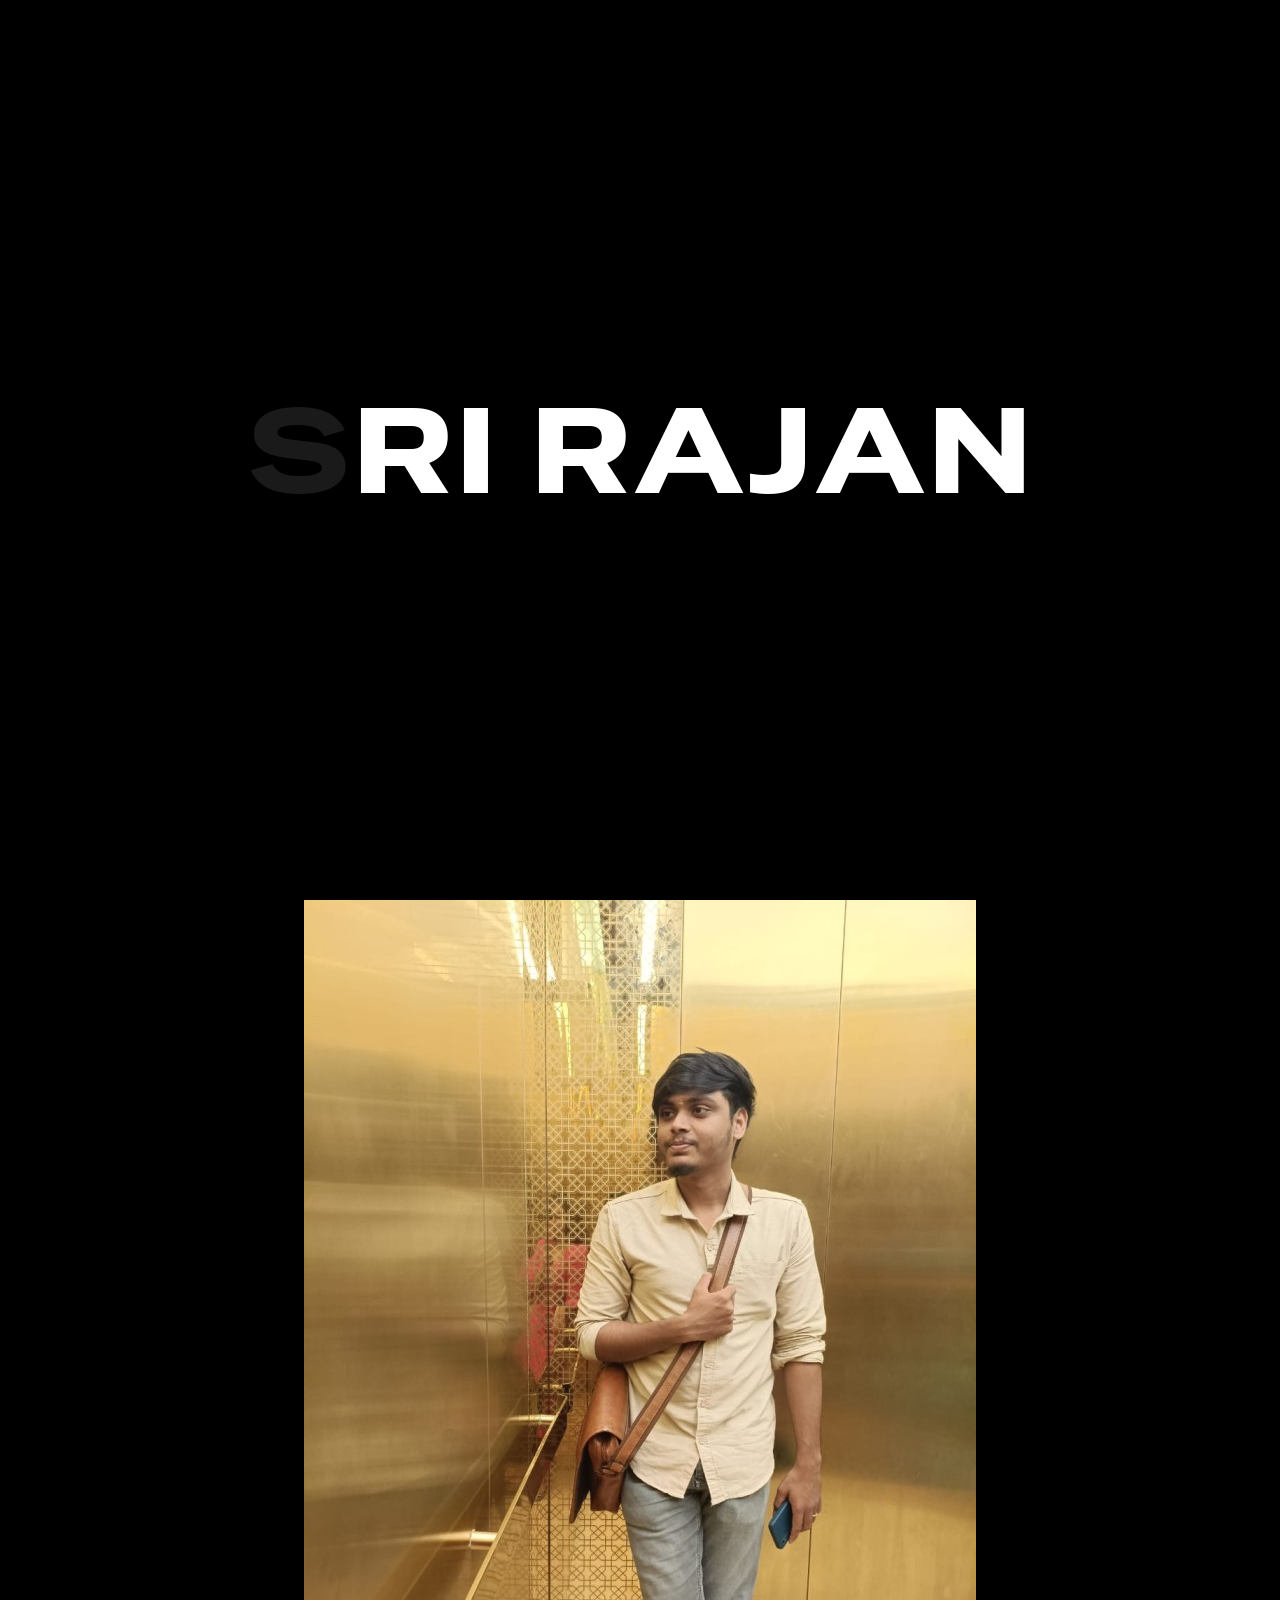
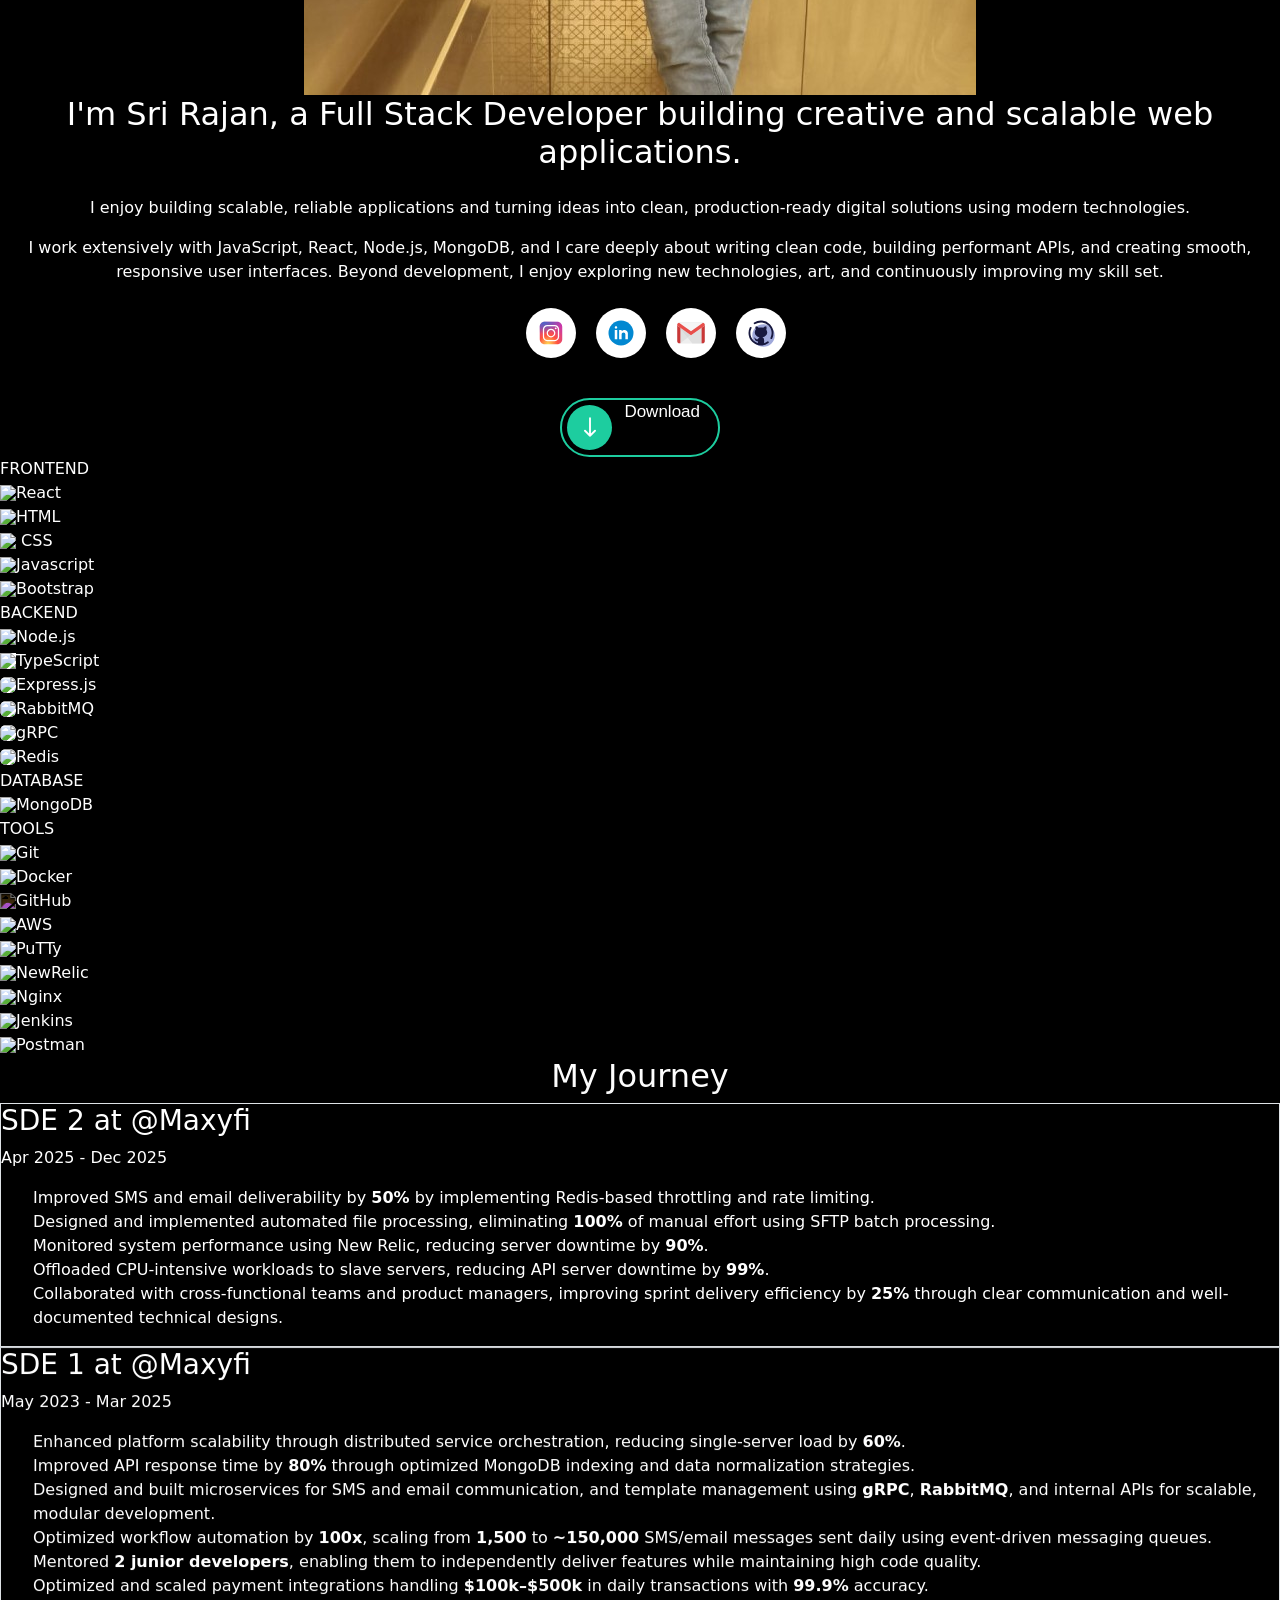
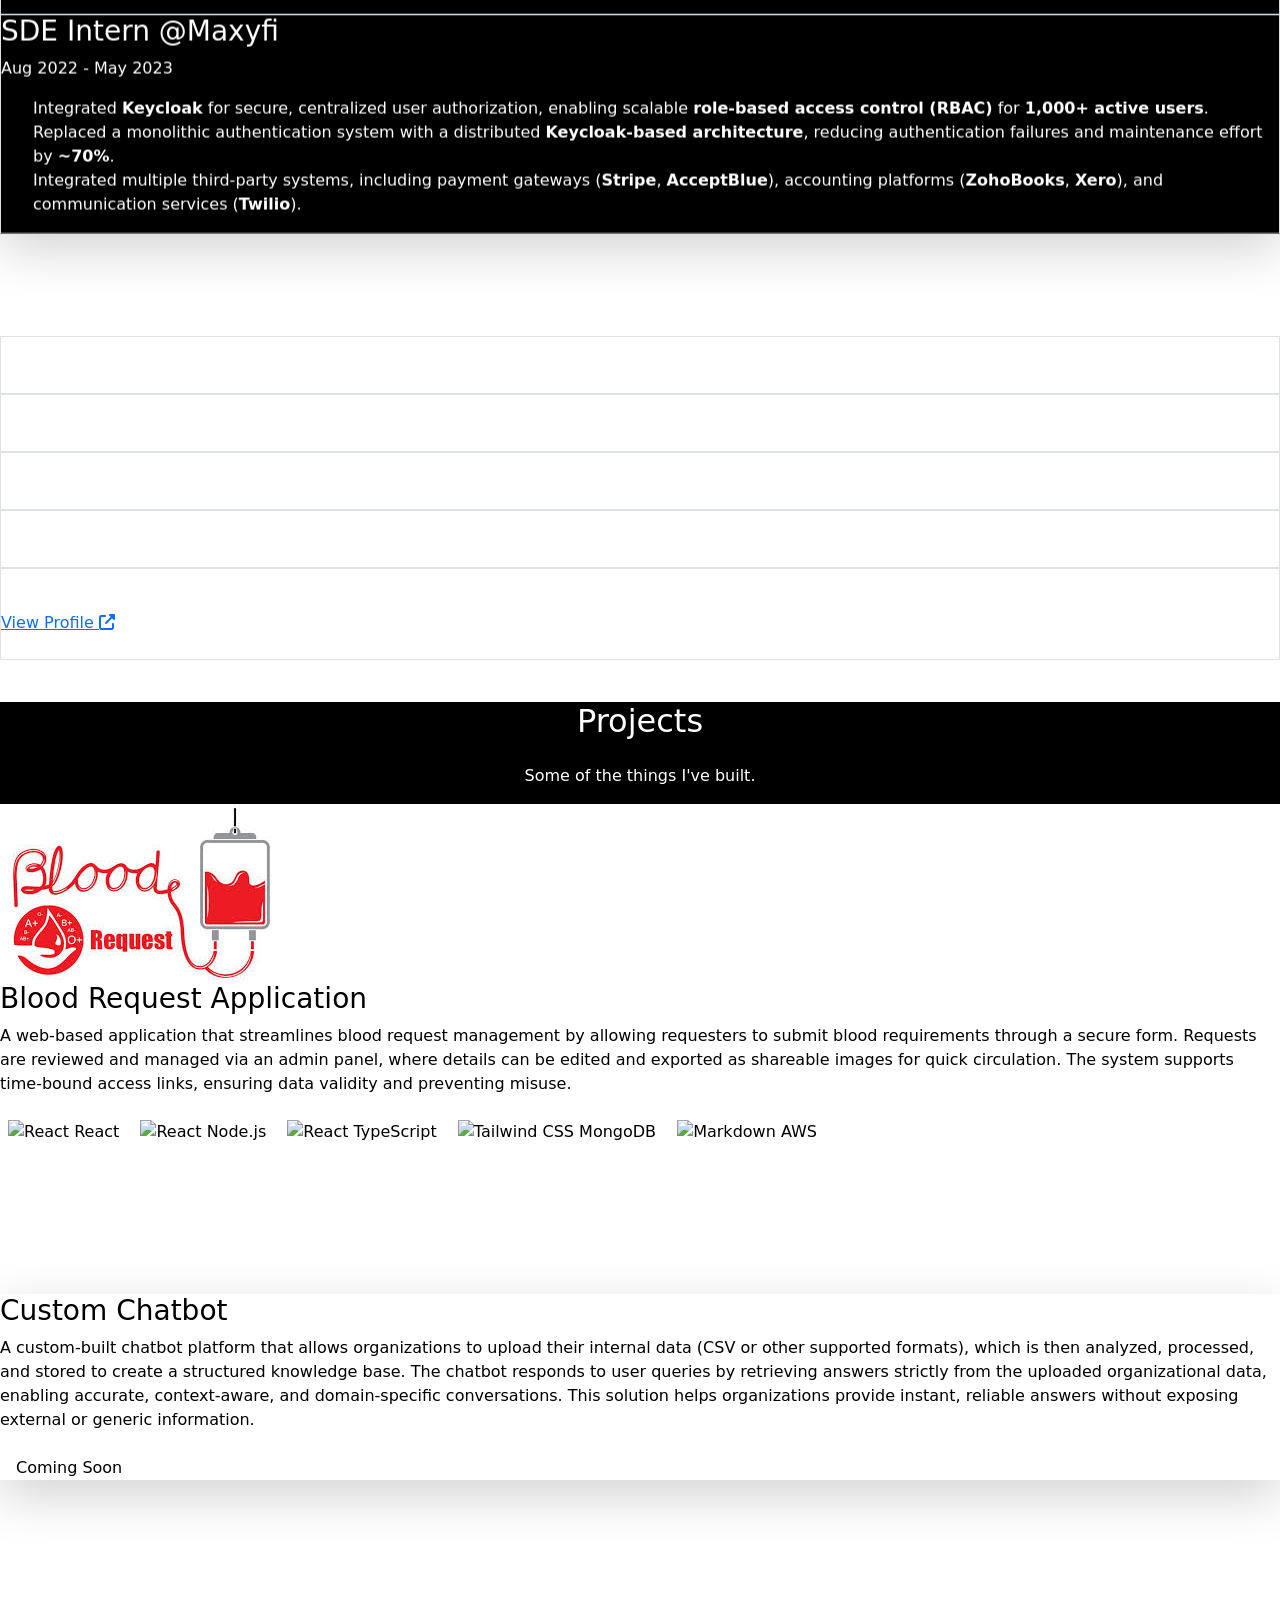
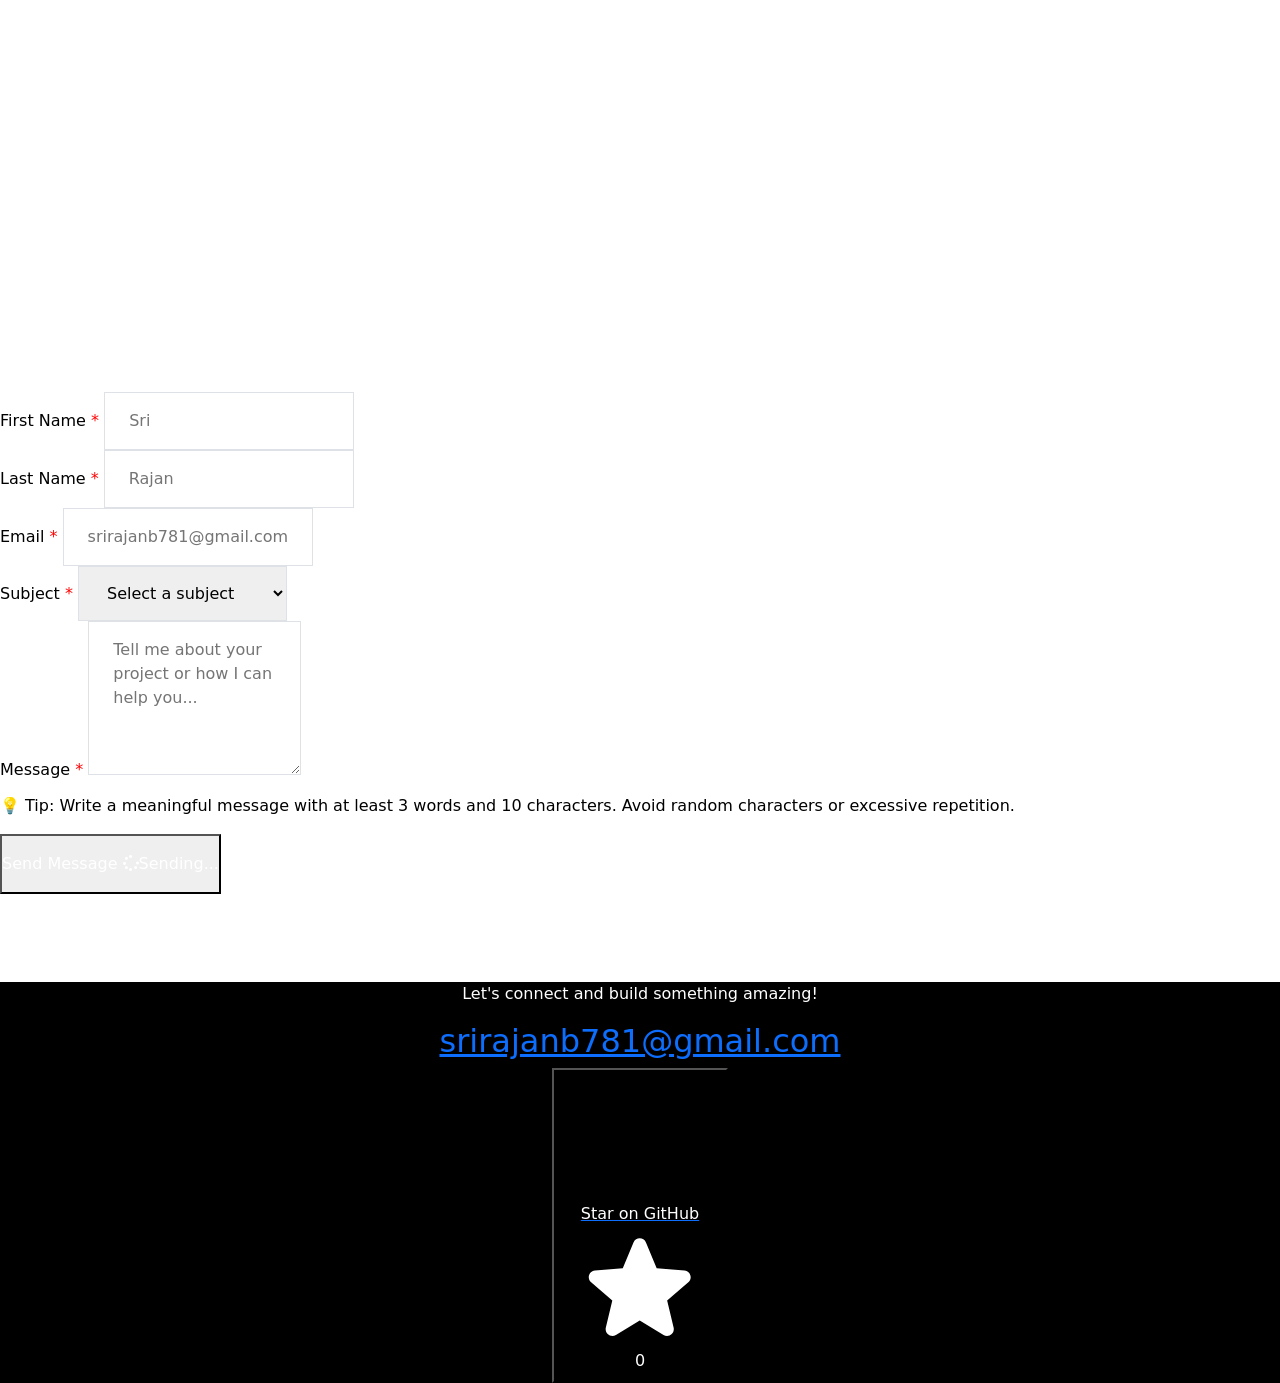
==== index.html @ cd00ec00 "portfolio completed" ====
<!DOCTYPE html>
<html lang="en">
  <head>
    <meta charset="UTF-8" />
    <meta name="viewport" content="width=device-width, initial-scale=1.0" />
    <title>Portfolio / Sri Rajan</title>

    <link rel="stylesheet" href="styles.css" />
    <link
      href="https://cdn.jsdelivr.net/npm/bootstrap@5.3.3/dist/css/bootstrap.min.css"
      rel="stylesheet"
    />
    <link
      href="https://fonts.googleapis.com/css2?family=Special+Gothic+Expanded+One&display=swap"
      rel="stylesheet"
    />
    <link
      rel="stylesheet"
      href="https://cdn.jsdelivr.net/gh/devicons/devicon@latest/devicon.min.css"
    />
    <link
      rel="stylesheet"
      href="https://cdnjs.cloudflare.com/ajax/libs/font-awesome/5.15.4/css/all.min.css"
    />
    <link
      rel="stylesheet"
      href="https://cdnjs.cloudflare.com/ajax/libs/font-awesome/6.5.0/css/all.min.css"
    />
    <link
      rel="icon"
      href="assets/android-chrome-512x512.png"
      type="image/x-icon"
    />
  </head>
  <body>
    <!-- Scroll Progress Bar -->
    <div
      id="scroll-bar"
      class="fixed right-6 top-1/2 transform -translate-y-1/2 h-64 w-1.5 bg-gray-700 rounded-full z-50 hidden sm:block"
    >
      <div
        id="scroll-indicator"
        class="bg-[#1DCD9F] h-0 w-full rounded-full transition-all duration-300 ease-out shadow-md shadow-[#1DCD9F]"
      ></div>
    </div>
    <!-- Loading Animation -->
    <div id="loading">
      <div class="loading-text" id="name-loader">
        <span data-text="S">S</span>
        <span data-text="R">R</span>
        <span data-text="I">I</span>
        <span data-text=" ">&nbsp;</span>
        <span data-text="R">R</span>
        <span data-text="A">A</span>
        <span data-text="J">J</span>
        <span data-text="A">A</span>
        <span data-text="N">N</span>
      </div>
    </div>

    <!-- Hero Section -->
    <section
      class="position-relative container-fluid min-vh-100 d-flex justify-content-center align-items-center text-white overflow-hidden"
      style="background-color: #000000"
    >
      <!-- Hero Particle Background -->
      <div
        id="particles-hero"
        class="position-absolute w-100 h-100 top-0 start-0"
        style="z-index: 0"
      ></div>

      <!-- Hero Content -->
      <div class="container text-center position-relative" style="z-index: 1">
        <h1 class="display-4 fw-bold">
          <span class="text-white me-2">Hi, I'm</span>
          <button class="button" data-text="srirajan">
            <span class="actual-text">&nbsp;Sri Rajan&nbsp;</span>
            <!-- <span aria-hidden="true" class="hover-text"
              >&nbsp;Sri Rajan&nbsp;</span
            > -->
          </button>
        </h1>
        <p class="lead text-light mt-3">
          A passionate Full Stack Developer who enjoys crafting reliable, modern
          web experiences.
        </p>
        <a href="#projects" class="shadow__btn mt-4">View Projects</a>
      </div>
    </section>

    <!-- About Me Section -->
    <section id="about" class="bg-black text-white py-20 px-6">
      <div
        class="max-w-6xl mx-auto flex flex-col md:flex-row items-center justify-center text-center md:text-left gap-10 px-4"
      >
        <!-- Profile Image -->
        <div
          class="flex-shrink-0 w-64 h-64 rounded-xl overflow-hidden shadow-lg"
          id="about-img"
        >
          <img
            src="./assets/profile.jpg"
            alt="Sri Rajan"
            class="w-full h-full object-cover"
          />
        </div>

        <!-- Text Content -->
        <div class="max-w-2xl" id="about-text">
          <h2 class="text-3xl md:text-4xl font-semibold leading-snug mb-4">
            I'm <span class="text-[#1DCD9F] font-bold">Sri Rajan</span>, a Full
            Stack Developer building creative and scalable web applications.
          </h2>

          <p class="text-gray-300 text-lg leading-relaxed mb-6">
            I enjoy building scalable, reliable applications and turning ideas
            into clean, production-ready digital solutions using modern
            technologies.
          </p>

          <p class="text-gray-300 text-lg leading-relaxed mb-6">
            I work extensively with
            <span class="text-[#1DCD9F] font-bold">JavaScript</span>,
            <span class="text-[#1DCD9F] font-bold">React</span>,
            <span class="text-[#1DCD9F] font-bold"> Node.js</span>,
            <span class="text-[#1DCD9F] font-bold">MongoDB</span>, and I care
            deeply about writing clean code, building performant APIs, and
            creating smooth, responsive user interfaces. Beyond development, I
            enjoy exploring new technologies, art, and continuously improving my
            skill set.
          </p>

          <!-- Social Icons -->
          <ul class="example-2">
            <li class="icon-content">
              <a
                href="https://www.instagram.com/sri_rajan__"
                aria-label="Instagram"
                data-social="instagram"
                target="_blank"
              >
                <div class="filled"></div>
                <svg
                  xmlns="http://www.w3.org/2000/svg"
                  x="0px"
                  y="0px"
                  width="48"
                  height="48"
                  viewBox="0 0 48 48"
                >
                  <radialGradient
                    id="yOrnnhliCrdS2gy~4tD8ma_Xy10Jcu1L2Su_gr1"
                    cx="19.38"
                    cy="42.035"
                    r="44.899"
                    gradientUnits="userSpaceOnUse"
                  >
                    <stop offset="0" stop-color="#fd5"></stop>
                    <stop offset=".328" stop-color="#ff543f"></stop>
                    <stop offset=".348" stop-color="#fc5245"></stop>
                    <stop offset=".504" stop-color="#e64771"></stop>
                    <stop offset=".643" stop-color="#d53e91"></stop>
                    <stop offset=".761" stop-color="#cc39a4"></stop>
                    <stop offset=".841" stop-color="#c837ab"></stop>
                  </radialGradient>
                  <path
                    fill="url(#yOrnnhliCrdS2gy~4tD8ma_Xy10Jcu1L2Su_gr1)"
                    d="M34.017,41.99l-20,0.019c-4.4,0.004-8.003-3.592-8.008-7.992l-0.019-20	c-0.004-4.4,3.592-8.003,7.992-8.008l20-0.019c4.4-0.004,8.003,3.592,8.008,7.992l0.019,20	C42.014,38.383,38.417,41.986,34.017,41.99z"
                  ></path>
                  <radialGradient
                    id="yOrnnhliCrdS2gy~4tD8mb_Xy10Jcu1L2Su_gr2"
                    cx="11.786"
                    cy="5.54"
                    r="29.813"
                    gradientTransform="matrix(1 0 0 .6663 0 1.849)"
                    gradientUnits="userSpaceOnUse"
                  >
                    <stop offset="0" stop-color="#4168c9"></stop>
                    <stop
                      offset=".999"
                      stop-color="#4168c9"
                      stop-opacity="0"
                    ></stop>
                  </radialGradient>
                  <path
                    fill="url(#yOrnnhliCrdS2gy~4tD8mb_Xy10Jcu1L2Su_gr2)"
                    d="M34.017,41.99l-20,0.019c-4.4,0.004-8.003-3.592-8.008-7.992l-0.019-20	c-0.004-4.4,3.592-8.003,7.992-8.008l20-0.019c4.4-0.004,8.003,3.592,8.008,7.992l0.019,20	C42.014,38.383,38.417,41.986,34.017,41.99z"
                  ></path>
                  <path
                    fill="#fff"
                    d="M24,31c-3.859,0-7-3.14-7-7s3.141-7,7-7s7,3.14,7,7S27.859,31,24,31z M24,19c-2.757,0-5,2.243-5,5	s2.243,5,5,5s5-2.243,5-5S26.757,19,24,19z"
                  ></path>
                  <circle cx="31.5" cy="16.5" r="1.5" fill="#fff"></circle>
                  <path
                    fill="#fff"
                    d="M30,37H18c-3.859,0-7-3.14-7-7V18c0-3.86,3.141-7,7-7h12c3.859,0,7,3.14,7,7v12	C37,33.86,33.859,37,30,37z M18,13c-2.757,0-5,2.243-5,5v12c0,2.757,2.243,5,5,5h12c2.757,0,5-2.243,5-5V18c0-2.757-2.243-5-5-5H18z"
                  ></path>
                </svg>
              </a>
              <div class="tooltip">Instagram</div>
            </li>
            <li class="icon-content">
              <a
                href="https://www.linkedin.com/in/sri-rajan-bb1442215"
                aria-label="LinkedIn"
                data-social="linkedin"
                target="_blank"
              >
                <div class="filled"></div>
                <svg
                  xmlns="http://www.w3.org/2000/svg"
                  x="0px"
                  y="0px"
                  width="480"
                  height="480"
                  viewBox="0 0 48 48"
                >
                  <path
                    fill="#0288d1"
                    d="M24 4A20 20 0 1 0 24 44A20 20 0 1 0 24 4Z"
                  ></path>
                  <path
                    fill="#fff"
                    d="M14 19H18V34H14zM15.988 17h-.022C14.772 17 14 16.11 14 14.999 14 13.864 14.796 13 16.011 13c1.217 0 1.966.864 1.989 1.999C18 16.11 17.228 17 15.988 17zM35 24.5c0-3.038-2.462-5.5-5.5-5.5-1.862 0-3.505.928-4.5 2.344V19h-4v15h4v-8c0-1.657 1.343-3 3-3s3 1.343 3 3v8h4C35 34 35 24.921 35 24.5z"
                  ></path>
                </svg>
              </a>
              <div class="tooltip">LinkedIn</div>
            </li>
            <li class="icon-content">
              <a
                href="mailto:srirajanb781@gmail.com"
                aria-label="Email"
                data-social="email"
              >
                <div class="filled"></div>
                <svg
                  xmlns="http://www.w3.org/2000/svg"
                  x="0px"
                  y="0px"
                  width="240"
                  height="240"
                  viewBox="0 0 48 48"
                >
                  <path
                    fill="#e0e0e0"
                    d="M5.5,40.5h37c1.933,0,3.5-1.567,3.5-3.5V11c0-1.933-1.567-3.5-3.5-3.5h-37C3.567,7.5,2,9.067,2,11v26C2,38.933,3.567,40.5,5.5,40.5z"
                  ></path>
                  <path
                    fill="#d9d9d9"
                    d="M26,40.5h16.5c1.933,0,3.5-1.567,3.5-3.5V11c0-1.933-1.567-3.5-3.5-3.5h-37C3.567,7.5,2,9.067,2,11L26,40.5z"
                  ></path>
                  <path
                    fill="#eee"
                    d="M6.745,40.5H42.5c1.933,0,3.5-1.567,3.5-3.5V11.5L6.745,40.5z"
                  ></path>
                  <path
                    fill="#e0e0e0"
                    d="M25.745,40.5H42.5c1.933,0,3.5-1.567,3.5-3.5V11.5L18.771,31.616L25.745,40.5z"
                  ></path>
                  <path
                    fill="#ca3737"
                    d="M42.5,9.5h-37C3.567,9.5,2,9.067,2,11v26c0,1.933,1.567,3.5,3.5,3.5H7V12h34v28.5h1.5c1.933,0,3.5-1.567,3.5-3.5V11C46,9.067,44.433,9.5,42.5,9.5z"
                  ></path>
                  <path
                    fill="#f5f5f5"
                    d="M42.5,7.5H24H5.5C3.567,7.5,2,9.036,2,11c0,1.206,1.518,2.258,1.518,2.258L24,27.756l20.482-14.497c0,0,1.518-1.053,1.518-2.258C46,9.036,44.433,7.5,42.5,7.5z"
                  ></path>
                  <path
                    fill="#e84f4b"
                    d="M43.246,7.582L24,21L4.754,7.582C3.18,7.919,2,9.297,2,11c0,1.206,1.518,2.258,1.518,2.258L24,27.756l20.482-14.497c0,0,1.518-1.053,1.518-2.258C46,9.297,44.82,7.919,43.246,7.582z"
                  ></path>
                </svg>
              </a>
              <div class="tooltip">Gmail</div>
            </li>
            <li class="icon-content">
              <a
                href="https://github.com/sri-rajan"
                aria-label="GitHub"
                data-social="github"
                target="_blank"
              >
                <div class="filled"></div>
                <svg
                  xmlns="http://www.w3.org/2000/svg"
                  x="0px"
                  y="0px"
                  width="240"
                  height="240"
                  viewBox="0 0 48 48"
                >
                  <circle cx="28" cy="28" r="18" fill="#9fa8da"></circle>
                  <path
                    fill="none"
                    stroke="#18193f"
                    stroke-linecap="round"
                    stroke-linejoin="round"
                    stroke-width="3"
                    d="M35.054,38.836	C31.97,41.137,28.144,42.5,24,42.5C13.783,42.5,5.5,34.217,5.5,24c0-2.917,0.675-5.676,1.878-8.13"
                  ></path>
                  <path
                    fill="none"
                    stroke="#18193f"
                    stroke-linecap="round"
                    stroke-linejoin="round"
                    stroke-width="3"
                    d="M13.869,8.518	C16.779,6.61,20.26,5.5,24,5.5c10.217,0,18.5,8.283,18.5,18.5c0,2.941-0.686,5.721-1.907,8.19"
                  ></path>
                  <path
                    fill="#18193f"
                    d="M34,23c0-1.574-0.576-3.038-1.558-4.275c0.442-1.368,0.93-3.771-0.242-5.648	c-2.251,0-3.73,1.545-4.436,2.514C26.602,15.213,25.333,15,24,15s-2.602,0.213-3.764,0.591c-0.706-0.969-2.184-2.514-4.436-2.514	c-1.328,2.126-0.526,4.45-0.073,5.43C14.638,19.788,14,21.334,14,23c0,3.78,3.281,6.94,7.686,7.776	c-1.309,0.673-2.287,1.896-2.587,3.38h-1.315c-1.297,0-1.801-0.526-2.502-1.415c-0.692-0.889-1.437-1.488-2.331-1.736	c-0.482-0.051-0.806,0.316-0.386,0.641c1.419,0.966,1.516,2.548,2.085,3.583C15.168,36.161,16.229,37,17.429,37H19v5.942h10v-7.806	c0-1.908-1.098-3.544-2.686-4.36C30.719,29.94,34,26.78,34,23z"
                  ></path>
                </svg>
              </a>
              <div class="tooltip">GitHub</div>
            </li>
          </ul>

          <!-- Download Resume Button -->
          <div
            class="flex align-items-center justify-content-center mt-8"
            style="gap: 50px"
          >
            <a
              href="./assets/Resume.pdf"
              download
              target="_blank"
              rel="noopener noreferrer"
            >
              <div class="download-container">
                <label class="download-label">
                  <input type="checkbox" class="download-input" />
                  <span class="download-circle"
                    ><svg
                      class="download-icon"
                      aria-hidden="true"
                      xmlns="http://www.w3.org/2000/svg"
                      fill="none"
                      viewBox="0 0 24 24"
                    >
                      <path
                        stroke="currentColor"
                        stroke-linecap="round"
                        stroke-linejoin="round"
                        stroke-width="1.5"
                        d="M12 19V5m0 14-4-4m4 4 4-4"
                      ></path>
                    </svg>
                    <div class="download-square"></div>
                  </span>
                  <p class="download-title">Download</p>
                  <p class="download-title">Open</p>
                </label>
              </div>
            </a>
          </div>
        </div>
      </div>
    </section>
    <!-- TECH STACK SECTION -->
    <section
      id="tech-stack"
      class="bg-black text-white py-20 px-6 relative overflow-hidden"
    >
      <div class="max-w-7xl mx-auto flex flex-col gap-20">
        <!-- FRONTEND -->
        <div class="flex md:flex-row flex-col gap-8 items-start" id="frontend">
          <!-- Label -->
          <div
            class="w-full md:w-1/5 text-gray-400 text-lg font-bold sticky top-18"
          >
            <div
              class="category-label cursor-pointer hover:text-white transition"
              onclick="document.querySelector('#frontend').scrollIntoView({behavior: 'smooth'})"
            >
              FRONTEND
            </div>
          </div>

          <!-- Tech Grid -->
          <div
            class="w-full md:w-4/5 grid grid-cols-2 sm:grid-cols-3 md:grid-cols-4 gap-6 reveal-section"
          >
            <!-- Tech Icons Here -->
            <div class="flex items-center gap-2">
              <img
                src="https://cdn.jsdelivr.net/gh/devicons/devicon/icons/react/react-original.svg"
                class="w-6 h-6"
              /><span class="text-lg">React</span>
            </div>
            <div class="flex items-center gap-2">
              <img
                src="https://cdn.jsdelivr.net/gh/devicons/devicon@latest/icons/html5/html5-original.svg"
                class="w-6 h-6"
              /><span class="text-lg">HTML</span>
            </div>
            <div class="flex items-center gap-2">
              <img
                src="https://cdn.jsdelivr.net/gh/devicons/devicon@latest/icons/css3/css3-original.svg"
                class="w-6 h-6"
              />
              <span class="text-lg">CSS</span>
            </div>
            <div class="flex items-center gap-2">
              <img
                src="https://cdn.jsdelivr.net/gh/devicons/devicon/icons/javascript/javascript-original.svg"
                class="w-6 h-6"
              /><span class="text-lg">Javascript</span>
            </div>
            <div class="flex items-center gap-2">
              <img
                src="https://cdn.jsdelivr.net/gh/devicons/devicon/icons/bootstrap/bootstrap-original.svg"
                class="w-6 h-6"
              /><span class="text-lg">Bootstrap</span>
            </div>
          </div>
        </div>

        <!-- BACKEND -->
        <div class="flex md:flex-row flex-col gap-8 items-start" id="backend">
          <div
            class="w-full md:w-1/5 text-gray-400 text-lg font-bold sticky top-18"
          >
            <div
              class="category-label cursor-pointer hover:text-white transition"
              onclick="document.querySelector('#backend').scrollIntoView({behavior: 'smooth'})"
            >
              BACKEND
            </div>
          </div>
          <div
            class="w-full md:w-4/5 grid grid-cols-2 sm:grid-cols-3 md:grid-cols-4 gap-6 reveal-section"
          >
            <div class="flex items-center gap-2">
              <img
                src="https://cdn.jsdelivr.net/gh/devicons/devicon/icons/nodejs/nodejs-original.svg"
                class="w-6 h-6"
              /><span class="text-lg">Node.js</span>
            </div>
            <div class="flex items-center gap-2">
              <img
                src="https://cdn.jsdelivr.net/gh/devicons/devicon/icons/typescript/typescript-original.svg"
                class="w-6 h-6 bg-white rounded-full p-0.5"
              /><span class="text-lg">TypeScript</span>
            </div>
            <div class="flex items-center gap-2">
              <img
                src="https://cdn.jsdelivr.net/gh/devicons/devicon/icons/express/express-original.svg"
                class="w-6 h-6 bg-white rounded p-0.5"
              /><span class="text-lg">Express.js</span>
            </div>
            <div class="flex items-center gap-2">
              <img
                src="https://cdn.jsdelivr.net/gh/devicons/devicon/icons/rabbitmq/rabbitmq-original.svg"
                class="w-6 h-6 bg-white rounded p-0.5"
              /><span class="text-lg">RabbitMQ</span>
            </div>
            <div class="flex items-center gap-2">
              <img
                src="https://cdn.jsdelivr.net/gh/devicons/devicon/icons/grpc/grpc-original.svg"
                class="w-6 h-6 bg-white rounded p-0.5"
              /><span class="text-lg">gRPC</span>
            </div>
            <div class="flex items-center gap-2">
              <img
                src="https://cdn.jsdelivr.net/gh/devicons/devicon/icons/redis/redis-original.svg"
                class="w-6 h-6 bg-white rounded p-0.5"
              /><span class="text-lg">Redis</span>
            </div>
          </div>
        </div>

        <!-- DATABASE -->
        <div class="flex md:flex-row flex-col gap-8 items-start" id="database">
          <div
            class="w-full md:w-1/5 text-gray-400 text-lg font-bold sticky top-18"
          >
            <div
              class="category-label cursor-pointer hover:text-white transition"
              onclick="document.querySelector('#database').scrollIntoView({behavior: 'smooth'})"
            >
              DATABASE
            </div>
          </div>
          <div
            class="w-full md:w-4/5 grid grid-cols-2 sm:grid-cols-3 md:grid-cols-4 gap-6 reveal-section"
          >
            <div class="flex items-center gap-2">
              <img
                src="https://cdn.jsdelivr.net/gh/devicons/devicon/icons/mongodb/mongodb-original.svg"
                class="w-6 h-6"
              /><span class="text-lg">MongoDB</span>
            </div>
          </div>
        </div>

        <!-- TOOLS -->
        <div class="flex md:flex-row flex-col gap-8 items-start" id="tools">
          <div
            class="w-full md:w-1/5 text-gray-400 text-lg font-bold sticky top-18"
          >
            <div
              class="category-label cursor-pointer hover:text-white transition"
              onclick="document.querySelector('#tools').scrollIntoView({behavior: 'smooth'})"
            >
              TOOLS
            </div>
          </div>
          <div
            class="w-full md:w-4/5 grid grid-cols-2 sm:grid-cols-3 md:grid-cols-4 gap-6 reveal-section"
          >
            <div class="flex items-center gap-2">
              <img
                src="https://cdn.jsdelivr.net/gh/devicons/devicon/icons/git/git-original.svg"
                class="w-6 h-6"
              /><span class="text-lg">Git</span>
            </div>
            <div class="flex items-center gap-2">
              <img
                src="https://cdn.jsdelivr.net/gh/devicons/devicon/icons/docker/docker-original.svg"
                class="w-6 h-6"
              /><span class="text-lg">Docker</span>
            </div>
            <div class="flex items-center gap-2">
              <img
                src="https://cdn.jsdelivr.net/gh/devicons/devicon/icons/github/github-original.svg"
                class="w-6 h-6 icon-color-invert"
              /><span class="text-lg">GitHub</span>
            </div>
            <div class="flex items-center gap-2">
              <img
                src="https://cdn.jsdelivr.net/gh/devicons/devicon@latest/icons/amazonwebservices/amazonwebservices-original-wordmark.svg"
                class="w-6 h-6"
              /><span class="text-lg">AWS</span>
            </div>
            <div class="flex items-center gap-2">
              <img
                src="https://cdn.jsdelivr.net/gh/devicons/devicon@latest/icons/putty/putty-original.svg"
                class="w-6 h-6"
              /><span class="text-lg">PuTTy</span>
            </div>
            <div class="flex items-center gap-2">
              <img
                src="https://cdn.jsdelivr.net/gh/devicons/devicon@latest/icons/newrelic/newrelic-original.svg"
                class="w-6 h-6"
              /><span class="text-lg">NewRelic</span>
            </div>
            <div class="flex items-center gap-2">
              <img
                src="https://cdn.jsdelivr.net/gh/devicons/devicon@latest/icons/nginx/nginx-original.svg"
                class="w-6 h-6"
              /><span class="text-lg">Nginx</span>
            </div>
            <div class="flex items-center gap-2">
              <img
                src="https://cdn.jsdelivr.net/gh/devicons/devicon@latest/icons/jenkins/jenkins-original.svg"
                class="w-6 h-6"
              /><span class="text-lg">Jenkins</span>
            </div>
            <div class="flex items-center gap-2">
              <img
                src="https://cdn.jsdelivr.net/gh/devicons/devicon@latest/icons/postman/postman-original.svg"
                class="w-6 h-6"
              /><span class="text-lg">Postman</span>
            </div>
          </div>
        </div>
      </div>
    </section>

    <!-- JOURNEY SECTION -->
    <section id="journey" class="bg-black text-white py-20 px-6">
      <div class="max-w-6xl mx-auto">
        <h2 class="text-4xl font-bold mb-16 text-center text-[#1DCD9F]">
          My Journey
        </h2>

        <div class="relative">
          <!-- Vertical Line -->
          <div
            class="hidden md:block absolute left-1/2 transform -translate-x-1/2 h-full w-1 bg-[#1DCD9F]"
          ></div>

          <!-- Timeline Card 1 - Right -->
          <div class="relative mb-16 md:mb-24 md:flex justify-end">
            <div
              class="hidden md:block absolute w-4 h-4 bg-[#1DCD9F] rounded-full left-1/2 transform -translate-x-1/2 top-4 z-10"
            ></div>
            <div class="md:w-1/2"></div>
            <div class="md:w-1/2 md:pl-10">
              <div
                class="bg-[#111] p-6 rounded-2xl border border-[#1DCD9F] shadow-lg journey-card"
              >
                <h3 class="text-xl font-semibold text-[#1DCD9F]">
                  SDE 2 at @Maxyfi
                </h3>
                <span class="text-sm text-gray-400">Apr 2025 - Dec 2025</span>
                <ul class="mt-3 list-disc list-inside space-y-2 text-gray-300">
                  <li>
                    Improved SMS and email deliverability by
                    <strong>50%</strong> by implementing Redis-based throttling
                    and rate limiting.
                  </li>
                  <li>
                    Designed and implemented automated file processing,
                    eliminating
                    <strong>100%</strong> of manual effort using SFTP batch
                    processing.
                  </li>
                  <li>
                    Monitored system performance using New Relic, reducing
                    server downtime by
                    <strong>90%</strong>.
                  </li>
                  <li>
                    Offloaded CPU-intensive workloads to slave servers, reducing
                    API server downtime by <strong>99%</strong>.
                  </li>
                  <li>
                    Collaborated with cross-functional teams and product
                    managers, improving sprint delivery efficiency by
                    <strong>25%</strong> through clear communication and
                    well-documented technical designs.
                  </li>
                </ul>
              </div>
            </div>
          </div>

          <!-- Timeline Card 2 - Left -->
          <div class="relative mb-16 md:mb-24 md:flex justify-start">
            <div
              class="hidden md:block absolute w-4 h-4 bg-[#1DCD9F] rounded-full left-1/2 transform -translate-x-1/2 top-4 z-10"
            ></div>
            <div class="md:w-1/2 md:pr-10">
              <div
                class="bg-[#111] p-6 rounded-2xl border border-[#1DCD9F] shadow-lg journey-card"
              >
                <h3 class="text-xl font-semibold text-[#1DCD9F]">
                  SDE 1 at @Maxyfi
                </h3>
                <span class="text-sm text-gray-400">May 2023 - Mar 2025</span>
                <ul class="mt-3 list-disc list-inside space-y-2 text-gray-300">
                  <li>
                    Enhanced platform scalability through distributed service
                    orchestration, reducing single-server load by
                    <strong>60%</strong>.
                  </li>
                  <li>
                    Improved API response time by <strong>80%</strong> through
                    optimized MongoDB indexing and data normalization
                    strategies.
                  </li>
                  <li>
                    Designed and built microservices for SMS and email
                    communication, and template management using
                    <strong>gRPC</strong>, <strong>RabbitMQ</strong>, and
                    internal APIs for scalable, modular development.
                  </li>
                  <li>
                    Optimized workflow automation by <strong>100x</strong>,
                    scaling from <strong>1,500</strong> to
                    <strong>~150,000</strong> SMS/email messages sent daily
                    using event-driven messaging queues.
                  </li>
                  <li>
                    Mentored <strong>2 junior developers</strong>, enabling them
                    to independently deliver features while maintaining high
                    code quality.
                  </li>
                  <li>
                    Optimized and scaled payment integrations handling
                    <strong>$100k–$500k</strong> in daily transactions with
                    <strong>99.9%</strong> accuracy.
                  </li>
                </ul>
              </div>
            </div>
            <div class="md:w-1/2"></div>
          </div>

          <!-- Timeline Card 3 - Right -->
          <div class="relative mb-16 md:mb-24 md:flex justify-end">
            <div
              class="hidden md:block absolute w-4 h-4 bg-[#1DCD9F] rounded-full left-1/2 transform -translate-x-1/2 top-4 z-10"
            ></div>
            <div class="md:w-1/2"></div>
            <div class="md:w-1/2 md:pl-10">
              <div
                class="bg-[#111] p-6 rounded-2xl border border-[#1DCD9F] shadow-lg journey-card"
              >
                <h3 class="text-xl font-semibold text-[#1DCD9F]">
                  SDE Intern @Maxyfi
                </h3>
                <span class="text-sm text-gray-400">Aug 2022 - May 2023</span>
                <ul class="mt-3 list-disc list-inside space-y-2 text-gray-300">
                  <li>
                    Integrated <strong>Keycloak</strong> for secure, centralized
                    user authorization, enabling scalable
                    <strong>role-based access control (RBAC)</strong> for
                    <strong>1,000+ active users</strong>.
                  </li>
                  <li>
                    Replaced a monolithic authentication system with a
                    distributed
                    <strong>Keycloak-based architecture</strong>, reducing
                    authentication failures and maintenance effort by
                    <strong>~70%</strong>.
                  </li>
                  <li>
                    Integrated multiple third-party systems, including payment
                    gateways (<strong>Stripe</strong>,
                    <strong>AcceptBlue</strong>), accounting platforms
                    (<strong>ZohoBooks</strong>, <strong>Xero</strong>), and
                    communication services (<strong>Twilio</strong>).
                  </li>
                </ul>
              </div>
            </div>
          </div>
        </div>
      </div>
    </section>

    <!-- GITHUB ACTIVITY SECTION -->
    <section id="github-activity" class="bg-[#0f0f0f] text-white py-20 px-6">
      <div class="max-w-6xl mx-auto">
        <div class="text-center mb-12">
          <h2 class="text-4xl font-bold mb-4">GitHub Activity</h2>
          <p class="text-gray-400 text-lg">
            My latest contributions and coding activity.
          </p>
        </div>

        <div class="grid md:grid-cols-2 lg:grid-cols-4 gap-6 mb-12">
          <!-- GitHub Stats Cards -->
          <div
            class="github-stat-card bg-[#111] p-6 rounded-2xl text-center border border-gray-800 hover:border-[#1DCD9F] transition-all duration-300"
          >
            <div
              class="text-3xl font-bold text-[#1DCD9F] mb-2"
              id="githubRepos"
            >
              -
            </div>
            <div class="text-gray-400">Public Repositories</div>
          </div>

          <div
            class="github-stat-card bg-[#111] p-6 rounded-2xl text-center border border-gray-800 hover:border-[#1DCD9F] transition-all duration-300"
          >
            <div
              class="text-3xl font-bold text-[#1DCD9F] mb-2"
              id="githubStars"
            >
              -
            </div>
            <div class="text-gray-400">Total Stars</div>
          </div>

          <div
            class="github-stat-card bg-[#111] p-6 rounded-2xl text-center border border-gray-800 hover:border-[#1DCD9F] transition-all duration-300"
          >
            <div
              class="text-3xl font-bold text-[#1DCD9F] mb-2"
              id="githubFollowers"
            >
              -
            </div>
            <div class="text-gray-400">Followers</div>
          </div>

          <div
            class="github-stat-card bg-[#111] p-6 rounded-2xl text-center border border-gray-800 hover:border-[#1DCD9F] transition-all duration-300"
          >
            <div
              class="text-3xl font-bold text-[#1DCD9F] mb-2"
              id="githubCommits"
            >
              -
            </div>
            <div class="text-gray-400">Recent Commits</div>
          </div>
        </div>

        <!-- GitHub Activity Feed -->
        <div class="bg-[#111] rounded-2xl p-6 border border-gray-800">
          <div class="flex items-center justify-between mb-6">
            <h3 class="text-xl font-semibold text-[#1DCD9F]">
              Recent Activity
            </h3>
            <a
              href="https://github.com/sri-rajan"
              target="_blank"
              class="text-[#1DCD9F] hover:text-[#17b890] transition-colors"
            >
              View Profile <i class="fas fa-external-link-alt ml-1"></i>
            </a>
          </div>

          <div id="githubActivity" class="space-y-4">
            <!-- Activity items will be loaded here -->
            <div class="flex items-center justify-center py-8">
              <div
                class="animate-spin rounded-full h-8 w-8 border-b-2 border-[#1DCD9F]"
              ></div>
              <span class="ml-3 text-gray-400">Loading activity...</span>
            </div>
          </div>
        </div>

        <!-- Top Languages -->
        <div class="mt-12">
          <h3 class="text-xl font-semibold text-[#1DCD9F] mb-6 text-center">
            Most Used Languages
          </h3>
          <div
            class="grid md:grid-cols-2 lg:grid-cols-3 gap-6"
            id="githubLanguages"
          >
            <!-- Language cards will be loaded here -->
          </div>
        </div>
      </div>
    </section>

    <!-- PROJECTS SECTION -->
    <section
      id="projects"
      class="relative bg-black text-white py-20 px-6 overflow-hidden"
    >
      <!-- PARTICLES BACKGROUND -->
      <div
        id="particles-projects"
        class="absolute top-0 left-0 w-full h-full z-0"
      ></div>

      <!-- ACTUAL PROJECT CONTENT -->
      <div class="relative z-10">
        <div class="max-w-6xl mx-auto text-center mb-12">
          <h2 class="text-4xl font-bold mb-4">Projects</h2>
          <p class="text-gray-300 text-lg">Some of the things I've built.</p>
        </div>

        <div class="grid md:grid-cols-2 gap-10 max-w-6xl mx-auto">
          <!-- SINGLE PROJECT CARD -->
          <div
            class="project-card bg-white text-black shadow-xl rounded-2xl overflow-hidden transform hover:scale-[1.02] transition-all duration-300"
          >
            <img
              src="./assets/blood_request_util.jpg"
              alt="Portfolio Website Screenshot"
              class="w-full h-60 object-cover"
            />
            <div class="p-6">
              <h3 class="text-2xl font-semibold mb-2">
                Blood Request Application
              </h3>
              <p class="text-gray-700 mb-4">
                A web-based application that streamlines blood request
                management by allowing requesters to submit blood requirements
                through a secure form. Requests are reviewed and managed via an
                admin panel, where details can be edited and exported as
                shareable images for quick circulation. The system supports
                time-bound access links, ensuring data validity and preventing
                misuse.
              </p>

              <!-- Tech Stack Badges -->
              <div class="flex flex-wrap gap-3 mb-4">
                <span
                  class="flex items-center gap-1 bg-gray-100 px-2 py-1 text-xs rounded cursor-pointer"
                >
                  <img
                    src="https://cdn.jsdelivr.net/gh/devicons/devicon@latest/icons/react/react-original.svg"
                    alt="React"
                    class="w-4 h-4"
                  />
                  React
                </span>
                <span
                  class="flex items-center gap-1 bg-gray-100 px-2 py-1 text-xs rounded cursor-pointer"
                >
                  <img
                    src="https://cdn.jsdelivr.net/gh/devicons/devicon/icons/nodejs/nodejs-original.svg"
                    alt="React"
                    class="w-4 h-4"
                  />
                  Node.js
                </span>
                <span
                  class="flex items-center gap-1 bg-gray-100 px-2 py-1 text-xs rounded cursor-pointer"
                >
                  <img
                    src="https://cdn.jsdelivr.net/gh/devicons/devicon/icons/typescript/typescript-original.svg"
                    alt="React"
                    class="w-4 h-4"
                  />
                  TypeScript
                </span>
                <span
                  class="flex items-center gap-1 bg-gray-100 px-2 py-1 text-xs rounded cursor-pointer"
                >
                  <img
                    src="https://cdn.jsdelivr.net/gh/devicons/devicon@latest/icons/mongodb/mongodb-original.svg"
                    alt="Tailwind CSS"
                    class="w-4 h-4"
                  />
                  MongoDB
                </span>
                <span
                  class="flex items-center gap-1 bg-gray-100 px-2 py-1 text-xs rounded cursor-pointer"
                >
                  <img
                    src="https://cdn.jsdelivr.net/gh/devicons/devicon@latest/icons/amazonwebservices/amazonwebservices-original-wordmark.svg"
                    alt="Markdown"
                    class="w-4 h-4"
                  />
                  AWS
                </span>
              </div>

              <!-- Project Links -->
              <div class="flex gap-4">
                <a
                  href=""
                  target="_blank"
                  class="bg-[#1DCD9F] text-white px-4 py-2 rounded hover:bg-[#17b890] transition-all text-sm"
                >
                  Live Demo - Coming Soon...
                </a>
                <a
                  href="https://github.com/sri-rajan/blood-request-tool"
                  target="_blank"
                  class="bg-gray-800 text-white px-4 py-2 rounded hover:bg-gray-700 transition-all text-sm"
                >
                  GitHub
                </a>
              </div>
            </div>
          </div>
          <!-- /SINGLE PROJECT CARD -->
        </div>
      </div>
    </section>

    <!-- UPCOMING PROJECTS SECTION -->
    <section
      id="upcoming-projects"
      class="relative bg-[#0f0f0f] text-white py-20 px-6"
    >
      <div class="max-w-6xl mx-auto text-center mb-12">
        <h2 class="text-4xl font-bold mb-4">Upcoming Projects</h2>
        <p class="text-gray-400 text-lg">
          Some exciting ideas I'm currently working on.
        </p>
      </div>

      <div class="grid md:grid-cols-2 lg:grid-cols-3 gap-10 max-w-6xl mx-auto">
        <!-- CARD: Social Media App -->
        <div class="upcoming-card bg-white text-black rounded-xl shadow-lg p-6">
          <h3 class="text-xl font-semibold mb-2">Custom Chatbot</h3>
          <p class="text-gray-700 text-lg mb-4">
            A custom-built chatbot platform that allows organizations to upload
            their internal data (CSV or other supported formats), which is then
            analyzed, processed, and stored to create a structured knowledge
            base. The chatbot responds to user queries by retrieving answers
            strictly from the uploaded organizational data, enabling accurate,
            context-aware, and domain-specific conversations. This solution
            helps organizations provide instant, reliable answers without
            exposing external or generic information.
          </p>
          <span
            class="inline-block bg-yellow-100 text-yellow-700 px-3 py-1 rounded text-xs font-semibold"
            >Coming Soon</span
          >
        </div>
      </div>
    </section>

    <!-- CONTACT FORM SECTION -->
    <section id="contact-form" class="bg-[#0f0f0f] text-white py-20 px-6">
      <div class="max-w-4xl mx-auto">
        <div class="text-center mb-12">
          <h2 class="text-4xl font-bold mb-4">Get In Touch</h2>
          <p class="text-gray-400 text-lg">
            Let's discuss your next project or just say hello!
          </p>
        </div>

        <div class="grid md:grid-cols-2 gap-10">
          <!-- Contact Info -->
          <div class="space-y-6">
            <div>
              <h3 class="text-2xl font-semibold mb-4 text-[#1DCD9F]">
                Let's Connect
              </h3>
              <p class="text-gray-300 mb-6">
                I'm always open to discussing new opportunities, interesting
                projects, or just having a chat about technology and
                development.
              </p>
            </div>

            <div class="space-y-4">
              <div class="flex items-center space-x-3">
                <div
                  class="w-10 h-10 bg-[#1DCD9F] rounded-full flex items-center justify-center"
                >
                  <i class="fas fa-envelope text-white"></i>
                </div>
                <div>
                  <p class="text-sm text-gray-400">Email</p>
                  <p class="text-white">srirajanb781@gmail.com</p>
                </div>
              </div>

              <div class="flex items-center space-x-3">
                <div
                  class="w-10 h-10 bg-[#1DCD9F] rounded-full flex items-center justify-center"
                >
                  <i class="fas fa-map-marker-alt text-white"></i>
                </div>
                <div>
                  <p class="text-sm text-gray-400">Location</p>
                  <p class="text-white">Chennai, Tamil Nadu, India</p>
                </div>
              </div>

              <div class="flex items-center space-x-3">
                <div
                  class="w-10 h-10 bg-[#1DCD9F] rounded-full flex items-center justify-center"
                >
                  <i class="fas fa-clock text-white"></i>
                </div>
                <div>
                  <p class="text-sm text-gray-400">Response Time</p>
                  <p class="text-white">Within 24 hours</p>
                </div>
              </div>
            </div>
          </div>

          <!-- Contact Form -->
          <div class="bg-white text-black rounded-2xl p-8 shadow-xl">
            <form id="contactForm" class="space-y-6">
              <div class="grid md:grid-cols-2 gap-4">
                <div>
                  <label for="firstName" class="block text-sm font-medium mb-2"
                    >First Name <span style="color: red">*</span></label
                  >
                  <input
                    type="text"
                    id="firstName"
                    name="firstName"
                    required
                    class="w-full px-4 py-3 border border-gray-300 rounded-lg focus:ring-2 focus:ring-[#1DCD9F] focus:border-transparent transition-all"
                    placeholder="Sri"
                  />
                </div>
                <div>
                  <label for="lastName" class="block text-sm font-medium mb-2"
                    >Last Name <span style="color: red">*</span></label
                  >
                  <input
                    type="text"
                    id="lastName"
                    name="lastName"
                    required
                    class="w-full px-4 py-3 border border-gray-300 rounded-lg focus:ring-2 focus:ring-[#1DCD9F] focus:border-transparent transition-all"
                    placeholder="Rajan"
                  />
                </div>
              </div>

              <div>
                <label for="email" class="block text-sm font-medium mb-2"
                  >Email <span style="color: red">*</span></label
                >
                <input
                  type="email"
                  id="email"
                  name="email"
                  required
                  class="w-full px-4 py-3 border border-gray-300 rounded-lg focus:ring-2 focus:ring-[#1DCD9F] focus:border-transparent transition-all"
                  placeholder="srirajanb781@gmail.com"
                />
              </div>

              <div>
                <label for="subject" class="block text-sm font-medium mb-2"
                  >Subject <span style="color: red">*</span></label
                >
                <select
                  id="subject"
                  name="subject"
                  required
                  class="w-full px-4 py-3 border border-gray-300 rounded-lg focus:ring-2 focus:ring-[#1DCD9F] focus:border-transparent transition-all"
                >
                  <option value="">Select a subject</option>
                  <option value="project-inquiry">Project Inquiry</option>
                  <option value="job-opportunity">Job Opportunity</option>
                  <option value="collaboration">Collaboration</option>
                  <option value="general">General Message</option>
                </select>
              </div>

              <div>
                <label for="message" class="block text-sm font-medium mb-2"
                  >Message <span style="color: red">*</span></label
                >
                <textarea
                  id="message"
                  name="message"
                  rows="5"
                  required
                  class="w-full px-4 py-3 border border-gray-300 rounded-lg focus:ring-2 focus:ring-[#1DCD9F] focus:border-transparent transition-all resize-none"
                  placeholder="Tell me about your project or how I can help you..."
                ></textarea>
                <p class="text-xs text-gray-500 mt-1">
                  💡 Tip: Write a meaningful message with at least 3 words and
                  10 characters. Avoid random characters or excessive
                  repetition.
                </p>
              </div>

              <input
                type="hidden"
                name="_subject"
                value="New message from Sri Rajan Portfolio!"
              />
              <input type="hidden" name="site" value="Sri Rajan Portfolio" />

              <button
                type="submit"
                id="submitBtn"
                class="w-full bg-[#1DCD9F] text-white py-3 px-6 rounded-lg font-semibold hover:bg-[#17b890] transition-all duration-300 transform hover:scale-105 focus:ring-2 focus:ring-[#1DCD9F] focus:ring-offset-2"
              >
                <span id="submitText">Send Message</span>
                <span id="submitLoading" class="hidden">
                  <i class="fas fa-spinner fa-spin mr-2"></i>Sending...
                </span>
              </button>
            </form>

            <!-- Success/Error Messages -->
            <div id="formMessage" class="mt-4 p-4 rounded-lg hidden">
              <p id="messageText"></p>
            </div>
          </div>
        </div>
      </div>
    </section>

    <!-- CONTACT SECTION -->
    <section
      id="contact"
      class="bg-black text-white py-20 px-6 flex items-center justify-center"
    >
      <div
        class="w-full max-w-4xl text-center flex flex-col items-center gap-6"
      >
        <!-- Subtitle -->
        <p class="text-gray-400 text-lg">
          Let's connect and build something amazing!
        </p>

        <!-- Email Link -->
        <a
          href="mailto:srirajanb781@gmail.com"
          class="hover:text-gray-400 transition"
        >
          <h2 class="text-4xl font-bold mb-2">srirajanb781@gmail.com</h2>
        </a>

        <a href="https://github.com/sri-rajan" target="_blank">
          <button
            href="#"
            class="flex overflow-hidden items-center text-sm font-medium focus-visible:outline-none focus-visible:ring-1 focus-visible:ring-ring disabled:pointer-events-none disabled:opacity-50 bg-black text-white shadow hover:bg-black/90 h-9 px-4 py-2 max-w-52 whitespace-pre md:flex group relative w-full justify-center gap-2 rounded-md transition-all duration-300 ease-out hover:ring-2 hover:ring-black hover:ring-offset-2"
          >
            <span
              class="absolute right-0 -mt-12 h-32 w-8 translate-x-12 rotate-12 bg-white opacity-10 transition-all duration-1000 ease-out group-hover:-translate-x-40"
            ></span>
            <div class="flex items-center">
              <svg class="w-4 h-4 fill-current" viewBox="0 0 438.549 438.549">
                <path
                  d="M409.132 114.573c-19.608-33.596-46.205-60.194-79.798-79.8-33.598-19.607-70.277-29.408-110.063-29.408-39.781 0-76.472 9.804-110.063 29.408-33.596 19.605-60.192 46.204-79.8 79.8C9.803 148.168 0 184.854 0 224.63c0 47.78 13.94 90.745 41.827 128.906 27.884 38.164 63.906 64.572 108.063 79.227 5.14.954 8.945.283 11.419-1.996 2.475-2.282 3.711-5.14 3.711-8.562 0-.571-.049-5.708-.144-15.417a2549.81 2549.81 0 01-.144-25.406l-6.567 1.136c-4.187.767-9.469 1.092-15.846 1-6.374-.089-12.991-.757-19.842-1.999-6.854-1.231-13.229-4.086-19.13-8.559-5.898-4.473-10.085-10.328-12.56-17.556l-2.855-6.57c-1.903-4.374-4.899-9.233-8.992-14.559-4.093-5.331-8.232-8.945-12.419-10.848l-1.999-1.431c-1.332-.951-2.568-2.098-3.711-3.429-1.142-1.331-1.997-2.663-2.568-3.997-.572-1.335-.098-2.43 1.427-3.289 1.525-.859 4.281-1.276 8.28-1.276l5.708.853c3.807.763 8.516 3.042 14.133 6.851 5.614 3.806 10.229 8.754 13.846 14.842 4.38 7.806 9.657 13.754 15.846 17.847 6.184 4.093 12.419 6.136 18.699 6.136 6.28 0 11.704-.476 16.274-1.423 4.565-.952 8.848-2.383 12.847-4.285 1.713-12.758 6.377-22.559 13.988-29.41-10.848-1.14-20.601-2.857-29.264-5.14-8.658-2.286-17.605-5.996-26.835-11.14-9.235-5.137-16.896-11.516-22.985-19.126-6.09-7.614-11.088-17.61-14.987-29.979-3.901-12.374-5.852-26.648-5.852-42.826 0-23.035 7.52-42.637 22.557-58.817-7.044-17.318-6.379-36.732 1.997-58.24 5.52-1.715 13.706-.428 24.554 3.853 10.85 4.283 18.794 7.952 23.84 10.994 5.046 3.041 9.089 5.618 12.135 7.708 17.705-4.947 35.976-7.421 54.818-7.421s37.117 2.474 54.823 7.421l10.849-6.849c7.419-4.57 16.18-8.758 26.262-12.565 10.088-3.805 17.802-4.853 23.134-3.138 8.562 21.509 9.325 40.922 2.279 58.24 15.036 16.18 22.559 35.787 22.559 58.817 0 16.178-1.958 30.497-5.853 42.966-3.9 12.471-8.941 22.457-15.125 29.979-6.191 7.521-13.901 13.85-23.131 18.986-9.232 5.14-18.182 8.85-26.84 11.136-8.662 2.286-18.415 4.004-29.263 5.146 9.894 8.562 14.842 22.077 14.842 40.539v60.237c0 3.422 1.19 6.279 3.572 8.562 2.379 2.279 6.136 2.95 11.276 1.995 44.163-14.653 80.185-41.062 108.068-79.226 27.88-38.161 41.825-81.126 41.825-128.906-.01-39.771-9.818-76.454-29.414-110.049z"
                ></path>
              </svg>
              <a href="https://github.com/sri-rajan" target="_blank"
                ><span class="ml-1 text-white">Star on GitHub</span></a
              >
            </div>
            <div class="ml-2 flex items-center gap-1 text-sm md:flex">
              <svg
                class="w-4 h-4 text-gray-500 transition-all duration-300 group-hover:text-yellow-300"
                data-slot="icon"
                aria-hidden="true"
                fill="currentColor"
                viewBox="0 0 24 24"
                xmlns="http://www.w3.org/2000/svg"
              >
                <path
                  clip-rule="evenodd"
                  d="M10.788 3.21c.448-1.077 1.976-1.077 2.424 0l2.082 5.006 5.404.434c1.164.093 1.636 1.545.749 2.305l-4.117 3.527 1.257 5.273c.271 1.136-.964 2.033-1.96 1.425L12 18.354 7.373 21.18c-.996.608-2.231-.29-1.96-1.425l1.257-5.273-4.117-3.527c-.887-.76-.415-2.212.749-2.305l5.404-.434 2.082-5.005Z"
                  fill-rule="evenodd"
                ></path>
              </svg>
              <span
                class="inline-block tabular-nums tracking-wider font-display font-medium text-white"
                >0</span
              >
            </div>
          </button>
        </a>
      </div>
    </section>
    <a
      href="mailto:srirajanb781@gamil.com?subject=Let's Connect&body=Hi Sri Rajan,%0D%0A%0D%0AI wanted to get in touch with you..."
      class="fixed-email"
      title="Mail Me"
    >
      srirajanb781@gamil.com
    </a>
    <script src="https://cdnjs.cloudflare.com/ajax/libs/gsap/3.12.5/gsap.min.js"></script>
    <script src="https://unpkg.com/@motionone/dom/dist/motion.min.js"></script>
    <script src="libs/gsap.min.js"></script>
    <script src="libs/motion.min.js"></script>
    <script src="https://cdn.jsdelivr.net/npm/gsap@3.12.7/dist/gsap.min.js"></script>

    <script src="https://cdn.jsdelivr.net/npm/gsap@3.12.7/dist/Flip.min.js"></script>
    <script src="https://cdn.jsdelivr.net/npm/gsap@3.12.7/dist/ScrollTrigger.min.js"></script>
    <script src="https://cdn.jsdelivr.net/npm/gsap@3.12.7/dist/Observer.min.js"></script>
    <script src="https://cdn.jsdelivr.net/npm/gsap@3.12.7/dist/ScrollToPlugin.min.js"></script>
    <script src="https://cdn.jsdelivr.net/npm/gsap@3.12.7/dist/Draggable.min.js"></script>
    <script src="https://cdn.jsdelivr.net/npm/gsap@3.12.7/dist/MotionPathPlugin.min.js"></script>
    <script src="https://cdn.jsdelivr.net/npm/gsap@3.12.7/dist/EaselPlugin.min.js"></script>
    <script src="https://cdn.jsdelivr.net/npm/gsap@3.12.7/dist/PixiPlugin.min.js"></script>
    <script src="https://cdn.jsdelivr.net/npm/gsap@3.12.7/dist/TextPlugin.min.js"></script>
    <script src="https://cdn.jsdelivr.net/npm/gsap@3.12.7/dist/EasePack.min.js"></script>
    <script src="https://cdn.jsdelivr.net/npm/gsap@3.12.7/dist/CustomEase.min.js"></script>
    <script src="https://cdnjs.cloudflare.com/ajax/libs/gsap/3.12.2/gsap.min.js"></script>
    <!-- ParticleJs -->
    <script src="https://cdn.jsdelivr.net/npm/particles.js@2.0.0/particles.min.js"></script>
    <script src="https://cdnjs.cloudflare.com/ajax/libs/gsap/3.12.2/gsap.min.js"></script>
    <script src="https://cdnjs.cloudflare.com/ajax/libs/gsap/3.12.2/ScrollTrigger.min.js"></script>
    <script src="https://cdn.tailwindcss.com"></script>

    <!-- Back to Top Button -->
    <div class="wrapper">
      <button class="back2top-button" id="backToTop">
        <svg class="svgIcon" viewBox="0 0 384 512">
          <path
            d="M214.6 41.4c-12.5-12.5-32.8-12.5-45.3 0l-160 160c-12.5 12.5-12.5 32.8 0 45.3s32.8 12.5 45.3 0L160 141.2V448c0 17.7 14.3 32 32 32s32-14.3 32-32V141.2L329.4 246.6c12.5 12.5 32.8 12.5 45.3 0s12.5-32.8 0-45.3l-160-160z"
          />
        </svg>
        <span class="button-label">Back to Top</span>
      </button>
    </div>
    <script src="script.js"></script>
    <!-- </script> -->
  </body>
</html>
---- styles.css ----
/* Reset & basic setup */
@import url("https://fonts.googleapis.com/css2?family=Special+Gothic+Expanded+One&display=swap");

* {
  margin: 0;
  padding: 0;
  box-sizing: border-box;
}
body {
  font-family: "Special Gothic Expanded One", sans-serif;
  background-color: #000;
  color: #fff;
  overflow: -moz-scrollbars-none; /* For Firefox */
  -ms-overflow-style: none; /* For Internet Explorer 10+ */
  scrollbar-width: none; /* For Firefox */
  /* scroll-behavior: smooth; */
}

/* Hide scrollbar for all browsers */
body::-webkit-scrollbar {
  display: none; /* For Chrome, Safari, and Opera */
}

/* Hide scrollbar for all elements */
*::-webkit-scrollbar {
  display: none; /* For Chrome, Safari, and Opera */
}

/* Hide scrollbar for Firefox */
* {
  scrollbar-width: none; /* For Firefox */
  -ms-overflow-style: none; /* For Internet Explorer 10+ */
}

/* Hide scrollbar for specific elements that might have scrollbars */
html::-webkit-scrollbar,
.container::-webkit-scrollbar,
.container-fluid::-webkit-scrollbar,
section::-webkit-scrollbar,
div::-webkit-scrollbar {
  display: none;
}

/* Ensure smooth scrolling is enabled */
html {
  scroll-behavior: smooth;
}

/* Additional scrollbar hiding for specific elements */
.code-box::-webkit-scrollbar,
.project-card::-webkit-scrollbar,
.upcoming-card::-webkit-scrollbar,
.journey-card::-webkit-scrollbar {
  display: none;
}

/* Custom scroll indicator styling */
#scroll-indicator {
  position: relative;
  z-index: 1000;
}

/* Ensure no scrollbars appear on any scrollable content */
.overflow-auto::-webkit-scrollbar,
.overflow-scroll::-webkit-scrollbar,
.overflow-y-auto::-webkit-scrollbar,
.overflow-x-auto::-webkit-scrollbar {
  display: none;
}

a {
  text-decoration: none;
  color: white;
}

/* Loading screen */
#loading {
  position: fixed;
  inset: 0;
  background: #000;
  display: flex;
  align-items: center;
  justify-content: center;
  z-index: 9999;
}

/* Font and base letter style */
.loading-text span {
  font-family: "Special Gothic Expanded One", sans-serif;
  font-size: 120px;
  color: rgba(255, 255, 255, 0.1);
  position: relative;
  display: inline-block;
  opacity: 0;
}

/* Glowing overlay */
.loading-text span::after {
  content: attr(data-text);
  position: absolute;
  top: 0;
  left: 0;
  color: #1dcd9f;
  opacity: 0;
}

/* Home page Name Animation  */

/* === removing default button style ===*/
.button {
  margin: 0;
  height: auto;
  background: transparent;
  padding: 0;
  border: none;
  cursor: default;
}

/* button styling */
.button {
  --border-right: 6px;
  --text-stroke-color: rgba(255, 255, 255, 0.6);
  --animation-color: #1dcd9f;
  --fs-size: 2em;
  letter-spacing: 3px;
  text-decoration: none;
  font-size: var(--fs-size);
  font-family: "Special Gothic Expanded One", sans-serif;
  position: relative;
  text-transform: uppercase;
  color: transparent;
  -webkit-text-stroke: 1px var(--text-stroke-color);
}

/* Hover animation text */
.hover-text {
  position: absolute;
  box-sizing: border-box;
  color: var(--animation-color);
  width: 0%;
  inset: 0;
  border-right: var(--border-right) solid var(--animation-color);
  overflow: hidden;
  transition: 0.5s ease;
  -webkit-text-stroke: 1px var(--animation-color);
}

/* Trigger hover effect */
.button:hover .hover-text {
  width: 100%;
  filter: drop-shadow(0 0 23px var(--animation-color));
}

/* Hero View Project Button */

.lead {
  margin-bottom: 30px;
}

.shadow__btn {
  /* margin-top: 120px; */
  padding: 8px 18px;
  border: none;
  font-size: 0.9rem;
  color: #fff;
  border-radius: 7px;
  letter-spacing: 2px;
  font-weight: 600;
  text-transform: uppercase;
  transition: 0.5s;
  transition-property: box-shadow;
  background: rgb(0, 140, 255);
  box-shadow: 0 0 20px rgb(0, 140, 255);
  text-decoration: none;
}

.shadow__btn:hover {
  box-shadow: 0 0 5px rgb(0, 140, 255), 0 0 25px rgb(0, 140, 255),
    0 0 50px rgb(0, 140, 255), 0 0 100px rgb(0, 140, 255);
}

/* Hero mail  */
.fixed-email {
  font-family: "Special Gothic Expanded One", sans-serif;
  position: fixed;
  left: 0;
  top: 50%;
  transform: translateY(-50%) rotate(0deg);
  transform-origin: left center;
  writing-mode: vertical-rl;
  text-orientation: mixed;
  font-size: 0.8rem;
  color: #1dcd9f;
  text-decoration: none;
  letter-spacing: 2px;
  z-index: 999;
  transition: color 0.3s ease;
  padding: 5px;
}

.fixed-email:hover {
  cursor: pointer;
}

/* About me  */
/* Removed old dbutton styles - replaced with animated download button */

/* Journey Section  */
.group {
  transition: all 0.3s ease-in-out;
}

/* Mobile menu */
#mobileMenu a {
  color: white;
  text-decoration: none;
  transition: all 0.3s ease;
}
#mobileMenu a:hover {
  color: #0d6efd;
}

/* Hero section */
.hero {
  min-height: 90vh;
  gap: 3rem;
  flex-wrap: wrap;
}

.hero-left {
  flex: 1 1 45%;
}

.hero-right {
  flex: 1 1 45%;
  display: flex;
  justify-content: center;
  align-items: center;
}

.code-box {
  background-color: #1e1e1e;
  color: #dcdcdc;
  width: 100%;
  max-width: 500px;
  font-family: "Special Gothic Expanded One", sans-serif;
  font-size: 1rem;
  overflow: auto;
  border-left: 4px solid #0d6efd;
  transition: transform 0.3s ease;
}

.code-box:hover {
  transform: scale(1.03);
}

.view-projects-btn {
  transition: all 0.3s ease;
}

.view-projects-btn:hover {
  transform: scale(1.05);
  background-color: #0d6efd;
  color: white;
}

/* About Section  */
#about i {
  font-size: 30px;
}

/* Tech Stack */
#techstack i {
  font-size: 50px;
}

#framer {
  color: white;
}

/* Animated Social Icons */
ul {
  list-style: none;
}

li::after {
  content: "";
  display: block;
  height: 0px;
  transition: height 0.3s ease-in-out;
  pointer-events: none;
}

li:hover::after {
  height: 10px;
}

.example-2 {
  display: flex;
  justify-content: center;
  align-items: center;
  margin-top: 1.5rem;
  padding-bottom: 1.5rem;
  /* margin-bottom: 1.5rem; */
}

.example-2 .icon-content {
  margin: 0 10px;
  position: relative;
}

.example-2 .icon-content .tooltip {
  position: absolute;
  bottom: -30px;
  left: 50%;
  transform: translateX(-50%);
  color: #fff;
  padding: 6px 10px;
  border-radius: 5px;
  opacity: 0;
  pointer-events: none;
  visibility: hidden;
  font-size: 14px;
  transition: all 0.3s ease;
}

.example-2 .icon-content:hover .tooltip {
  opacity: 1;
  visibility: visible;
  bottom: -40px;
}

.example-2 .icon-content a {
  position: relative;
  overflow: hidden;
  display: flex;
  justify-content: center;
  align-items: center;
  width: 50px;
  height: 50px;
  border-radius: 50%;
  color: #4d4d4d;
  background-color: #fff;
  transition: all 0.3s ease-in-out;
}

.example-2 .icon-content a:hover {
  box-shadow: 3px 2px 45px 0px rgb(0 0 0 / 12%);
}

.example-2 .icon-content a svg {
  position: relative;
  z-index: 1;
  width: 30px;
  height: 30px;
}

.example-2 .icon-content a:hover {
  color: white;
}

.example-2 .icon-content a .filled {
  position: absolute;
  top: auto;
  bottom: 0;
  left: 0;
  width: 100%;
  height: 0;
  background-color: #000;
  transition: all 0.3s ease-in-out;
}

.example-2 .icon-content a:hover .filled {
  height: 100%;
}

.example-2 .icon-content a[data-social="instagram"] .filled,
.example-2 .icon-content a[data-social="instagram"] ~ .tooltip {
  background-color: #e1306c;
}

.example-2 .icon-content a[data-social="linkedin"] .filled,
.example-2 .icon-content a[data-social="linkedin"] ~ .tooltip {
  background-color: #0a66c2;
}

.example-2 .icon-content a[data-social="email"] .filled,
.example-2 .icon-content a[data-social="email"] ~ .tooltip {
  background-color: #ea4335;
}

.example-2 .icon-content a[data-social="github"] .filled,
.example-2 .icon-content a[data-social="github"] ~ .tooltip {
  background-color: #333;
}

/* Animated Download Button */
.download-container {
  padding: 0;
  margin: 0;
  box-sizing: border-box;
  font-family: Arial, Helvetica, sans-serif;
  display: flex;
  justify-content: center;
  align-items: center;
}

.download-label {
  background-color: transparent;
  border: 2px solid #1dcd9f;
  display: flex;
  align-items: center;
  border-radius: 50px;
  width: 160px;
  cursor: pointer;
  transition: all 0.4s ease;
  padding: 5px;
  position: relative;
}

.download-label::before {
  content: "";
  position: absolute;
  top: 0;
  bottom: 0;
  left: 0;
  right: 0;
  background-color: #fff;
  width: 8px;
  height: 8px;
  transition: all 0.4s ease;
  border-radius: 100%;
  margin: auto;
  opacity: 0;
  visibility: hidden;
}

.download-label .download-input {
  display: none;
}

.download-label .download-title {
  font-size: 17px;
  color: #fff;
  transition: all 0.4s ease;
  position: absolute;
  right: 18px;
  bottom: 14px;
  text-align: center;
}

.download-label .download-title:last-child {
  opacity: 0;
  visibility: hidden;
}

.download-label .download-circle {
  height: 45px;
  width: 45px;
  border-radius: 50%;
  background-color: #1dcd9f;
  display: flex;
  justify-content: center;
  align-items: center;
  transition: all 0.4s ease;
  position: relative;
  box-shadow: 0 0 0 0 rgb(255, 255, 255);
  overflow: hidden;
}

.download-label .download-circle .download-icon {
  color: #fff;
  width: 30px;
  position: absolute;
  top: 50%;
  left: 50%;
  transform: translate(-50%, -50%);
  transition: all 0.4s ease;
}

.download-label .download-circle .download-square {
  aspect-ratio: 1;
  width: 15px;
  border-radius: 2px;
  background-color: #fff;
  opacity: 0;
  visibility: hidden;
  position: absolute;
  top: 50%;
  left: 50%;
  transform: translate(-50%, -50%);
  transition: all 0.4s ease;
}

.download-label .download-circle::before {
  content: "";
  position: absolute;
  left: 0;
  top: 0;
  background-color: #17b890;
  width: 100%;
  height: 0;
  transition: all 0.4s ease;
}

.download-label:has(.download-input:checked) {
  width: 57px;
  animation: installed 0.4s ease 3.5s forwards;
}

.download-label:has(.download-input:checked)::before {
  animation: rotate 3s ease-in-out 0.4s forwards;
}

.download-label .download-input:checked + .download-circle {
  animation: pulse 1s forwards, circleDelete 0.2s ease 3.5s forwards;
  rotate: 180deg;
}

.download-label .download-input:checked + .download-circle::before {
  animation: installing 3s ease-in-out forwards;
}

.download-label .download-input:checked + .download-circle .download-icon {
  opacity: 0;
  visibility: hidden;
}

.download-label .download-input:checked ~ .download-circle .download-square {
  opacity: 1;
  visibility: visible;
}

.download-label .download-input:checked ~ .download-title {
  opacity: 0;
  visibility: hidden;
}

.download-label .download-input:checked ~ .download-title:last-child {
  animation: showInstalledMessage 0.4s ease 3.5s forwards;
}

@keyframes pulse {
  0% {
    scale: 0.95;
    box-shadow: 0 0 0 0 rgba(255, 255, 255, 0.7);
  }
  70% {
    scale: 1;
    box-shadow: 0 0 0 16px rgba(255, 255, 255, 0);
  }
  100% {
    scale: 0.95;
    box-shadow: 0 0 0 0 rgba(255, 255, 255, 0);
  }
}

@keyframes installing {
  from {
    height: 0;
  }
  to {
    height: 100%;
  }
}

@keyframes rotate {
  0% {
    transform: rotate(-90deg) translate(27px) rotate(0);
    opacity: 1;
    visibility: visible;
  }
  99% {
    transform: rotate(270deg) translate(27px) rotate(270deg);
    opacity: 1;
    visibility: visible;
  }
  100% {
    opacity: 0;
    visibility: hidden;
  }
}

@keyframes installed {
  100% {
    width: 150px;
    border-color: #17b890;
  }
}

@keyframes circleDelete {
  100% {
    opacity: 0;
    visibility: hidden;
  }
}

@keyframes showInstalledMessage {
  100% {
    opacity: 1;
    visibility: visible;
    right: 56px;
  }
}

/* Ensure particles work with locomotive scroll */
#particles-hero,
#particles-projects {
  position: absolute !important;
  z-index: 0;
}

/* Custom Cursor */
/* * {
  cursor: url("./assets/cursor.png"), auto;
} */

/* Custom cursor for interactive elements */
/* a,
button,
.button,
.shadow__btn,
.download-label,
.project-card,
.upcoming-card,
.journey-card,
.example-2 .icon-content a,
.category-label,
input[type="checkbox"],
[data-scroll] {
  cursor: url("./assets/cursor.png"), pointer;
} */

/* Ensure cursor works on all clickable elements */
/* [onclick],
[role="button"],
[tabindex] {
  cursor: url("./assets/cursor.png"), pointer;
} */

/* Performance Optimizations */

/* Lazy loading for images */
.lazy-image {
  opacity: 0;
  transition: opacity 0.3s ease-in-out;
}

.lazy-image.loaded {
  opacity: 1;
}

/* Reduced motion support */
@media (prefers-reduced-motion: reduce) {
  *,
  *::before,
  *::after {
    animation-duration: 0.01ms !important;
    animation-iteration-count: 1 !important;
    transition-duration: 0.01ms !important;
    scroll-behavior: auto !important;
  }

  .loading-text span,
  .button .hover-text,
  .shadow__btn,
  .download-container,
  .project-card,
  .journey-card {
    animation: none !important;
    transition: none !important;
  }
}

/* Optimize animations for better performance */
.project-card,
.journey-card,
.upcoming-card {
  will-change: transform;
  backface-visibility: hidden;
  transform: translateZ(0);
}

/* Smooth scrolling optimization */
html {
  scroll-behavior: smooth;
  scroll-padding-top: 80px; /* Account for fixed header if any */
}

/* Font loading optimization */
@font-face {
  font-family: "Special Gothic Expanded One";
  font-display: swap;
  src: url("https://fonts.googleapis.com/css2?family=Special+Gothic+Expanded+One&display=swap");
}

/* Critical CSS for above-the-fold content */
.hero-section {
  contain: layout style paint;
}

/* Optimize particle animations */
#particles-hero,
#particles-projects {
  contain: layout style paint;
  will-change: transform;
}

/* Contact form optimizations */
.contact-form input,
.contact-form textarea,
.contact-form select {
  contain: layout style;
}

/* Loading state optimizations */
#loading {
  contain: layout style paint;
}

/* Scroll indicator optimization */
#scroll-indicator {
  contain: layout style;
  will-change: height;
}

/* Custom cursor optimization */
* {
  cursor: url("./assets/cursor.png"), auto;
}

/* Focus management for accessibility */
*:focus {
  outline: 2px solid #1dcd9f;
  outline-offset: 2px;
}

/* Skip to content link for accessibility */
.skip-link {
  position: absolute;
  top: -40px;
  left: 6px;
  background: #1dcd9f;
  color: white;
  padding: 8px;
  text-decoration: none;
  border-radius: 4px;
  z-index: 10000;
}

.skip-link:focus {
  top: 6px;
}

/* Print styles */
@media print {
  .no-print {
    display: none !important;
  }

  body {
    background: white !important;
    color: black !important;
  }

  .project-card,
  .journey-card {
    break-inside: avoid;
  }
}

/* Back to Top Button */
.wrapper {
  display: flex;
  align-items: center;
  justify-content: center;
  position: fixed;
  bottom: 30px;
  right: 30px;
  z-index: 1000;
}

.back2top-button {
  width: 40px;
  height: 40px;
  border-radius: 50%;
  background-color: rgb(20, 20, 20);
  border: none;
  font-weight: 600;
  display: flex;
  align-items: center;
  justify-content: center;
  box-shadow: 0px 0px 0px 4px rgba(29, 205, 159, 0.253);
  cursor: pointer;
  transition: all 0.3s ease;
  overflow: hidden;
  position: relative;
  opacity: 0;
  visibility: hidden;
  transform: translateY(20px);
}

.back2top-button.show {
  opacity: 1;
  visibility: visible;
  transform: translateY(0);
}

.back2top-button:hover {
  width: 140px;
  border-radius: 50px;
  background-color: #1dcd9f;
  box-shadow: 0px 0px 0px 4px rgba(29, 205, 159, 0.4);
}

.svgIcon {
  width: 12px;
  transition: transform 0.3s ease;
}

.back2top-button:hover .svgIcon {
  transform: translateY(-220%);
}

.svgIcon path {
  fill: white;
}
.icon-color-invert {
  filter: invert(1);
}

.button-label {
  position: absolute;
  bottom: -20px;
  color: white;
  font-size: 0px;
  opacity: 0;
  transition: all 0.3s ease;
  white-space: nowrap;
}

.back2top-button:hover .button-label {
  font-size: 13px;
  opacity: 1;
  bottom: unset;
}

/* Responsive adjustments */
@media (max-width: 768px) {
  .wrapper {
    bottom: 20px;
    right: 20px;
  }
  .back2top-button {
    width: 45px;
    height: 45px;
  }

  .back2top-button:hover {
    width: 120px;
  }
}

/* Form validation styles */
.validation-error {
  animation: slideIn 0.3s ease-out;
  font-size: 0.875rem;
  line-height: 1.25rem;
  margin-top: 0.25rem;
  padding: 0.5rem;
  border-radius: 0.375rem;
  background-color: rgba(239, 68, 68, 0.1);
  border-left: 3px solid #ef4444;
}

.validation-success {
  animation: slideIn 0.3s ease-out;
  font-size: 0.875rem;
  line-height: 1.25rem;
  margin-top: 0.25rem;
  padding: 0.5rem;
  border-radius: 0.375rem;
  background-color: rgba(34, 197, 94, 0.1);
  border-left: 3px solid #22c55e;
}

@keyframes slideIn {
  from {
    opacity: 0;
    transform: translateY(-10px);
  }
  to {
    opacity: 1;
    transform: translateY(0);
  }
}

/* Enhanced form input styles */
.contact-form input:focus,
.contact-form textarea:focus,
.contact-form select:focus {
  outline: none;
  border-color: #1dcd9f;
  box-shadow: 0 0 0 3px rgba(29, 205, 159, 0.1);
  transition: all 0.3s ease;
}

.contact-form input.border-red-500,
.contact-form textarea.border-red-500 {
  border-color: #ef4444;
  box-shadow: 0 0 0 3px rgba(239, 68, 68, 0.1);
}

.contact-form input.border-green-500,
.contact-form textarea.border-green-500 {
  border-color: #22c55e;
  box-shadow: 0 0 0 3px rgba(34, 197, 94, 0.1);
}

/* Form validation icon styles */
.validation-success::before {
  content: "✓";
  margin-right: 0.5rem;
  font-weight: bold;
  color: #22c55e;
}

.validation-error::before {
  content: "⚠";
  margin-right: 0.5rem;
  font-weight: bold;
  color: #ef4444;
}

/* Responsive validation messages */
@media (max-width: 768px) {
  .validation-error,
  .validation-success {
    font-size: 0.8rem;
    padding: 0.375rem;
  }
}
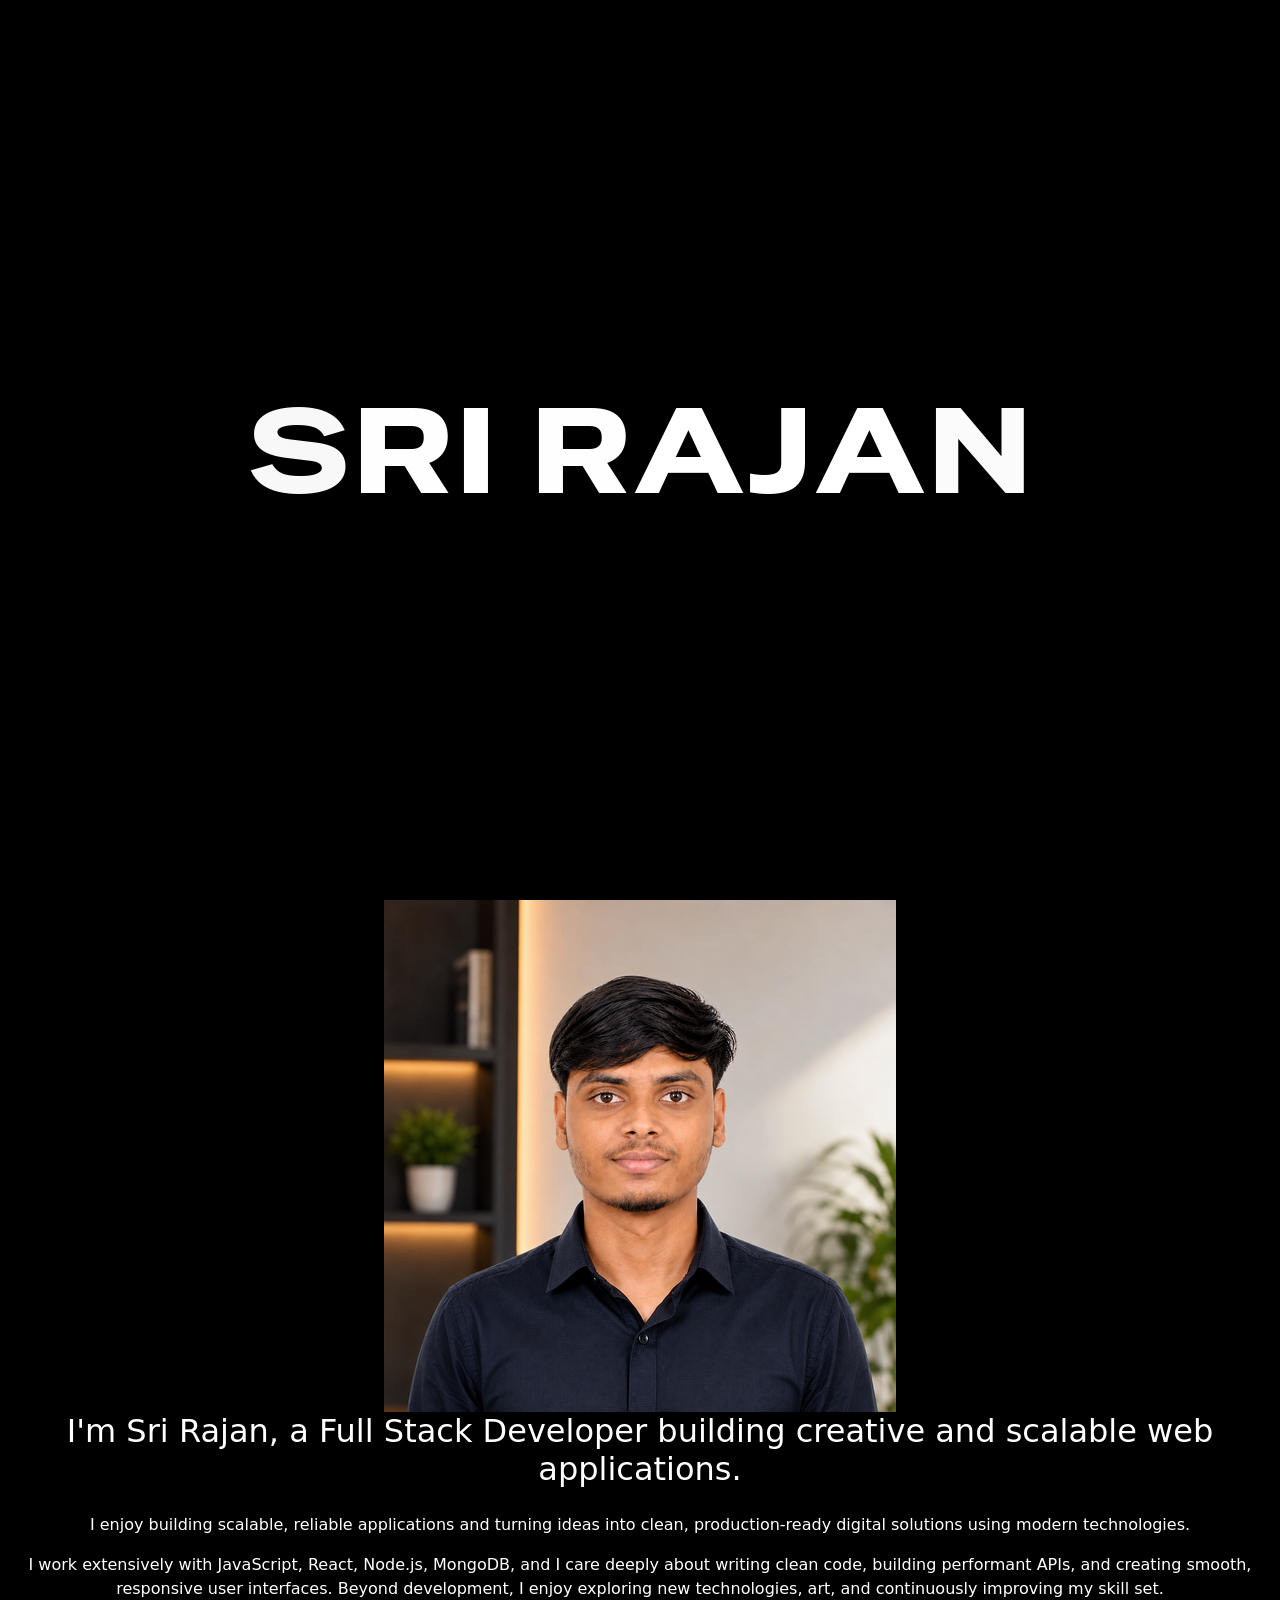
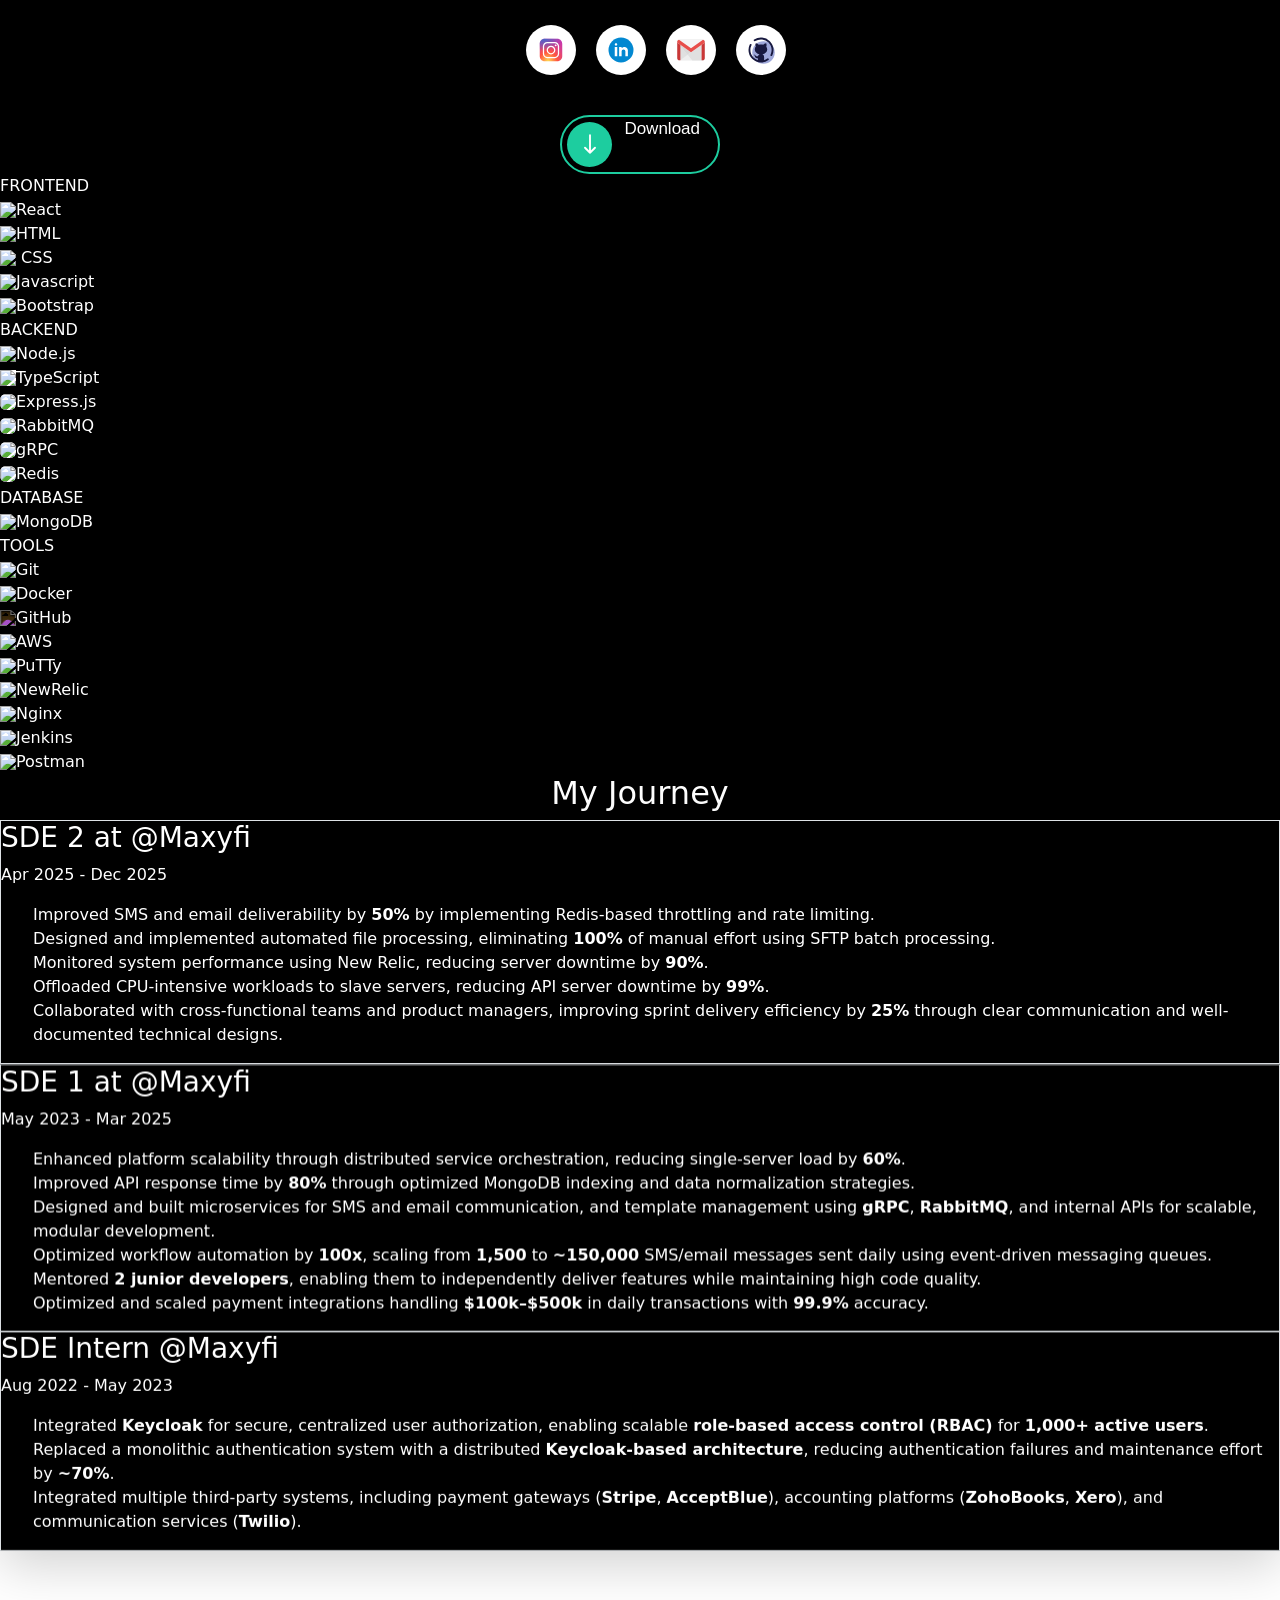
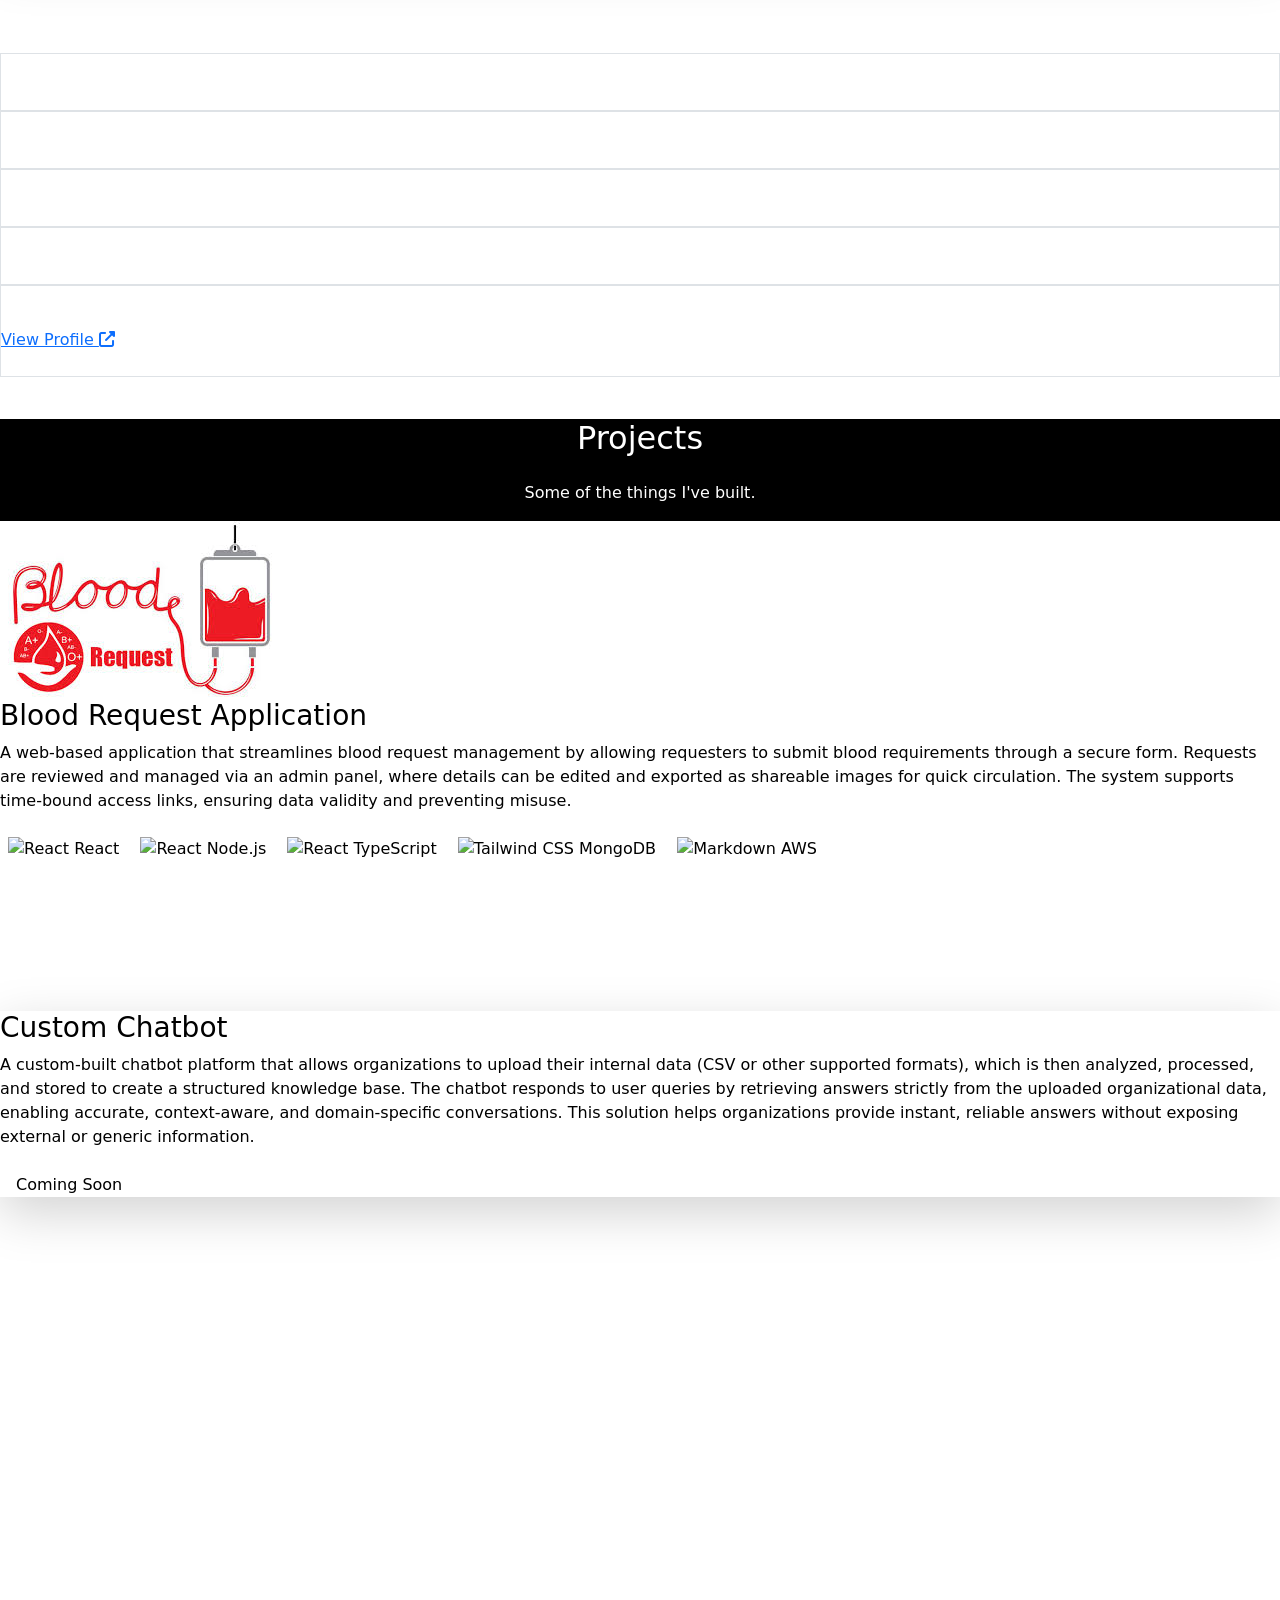
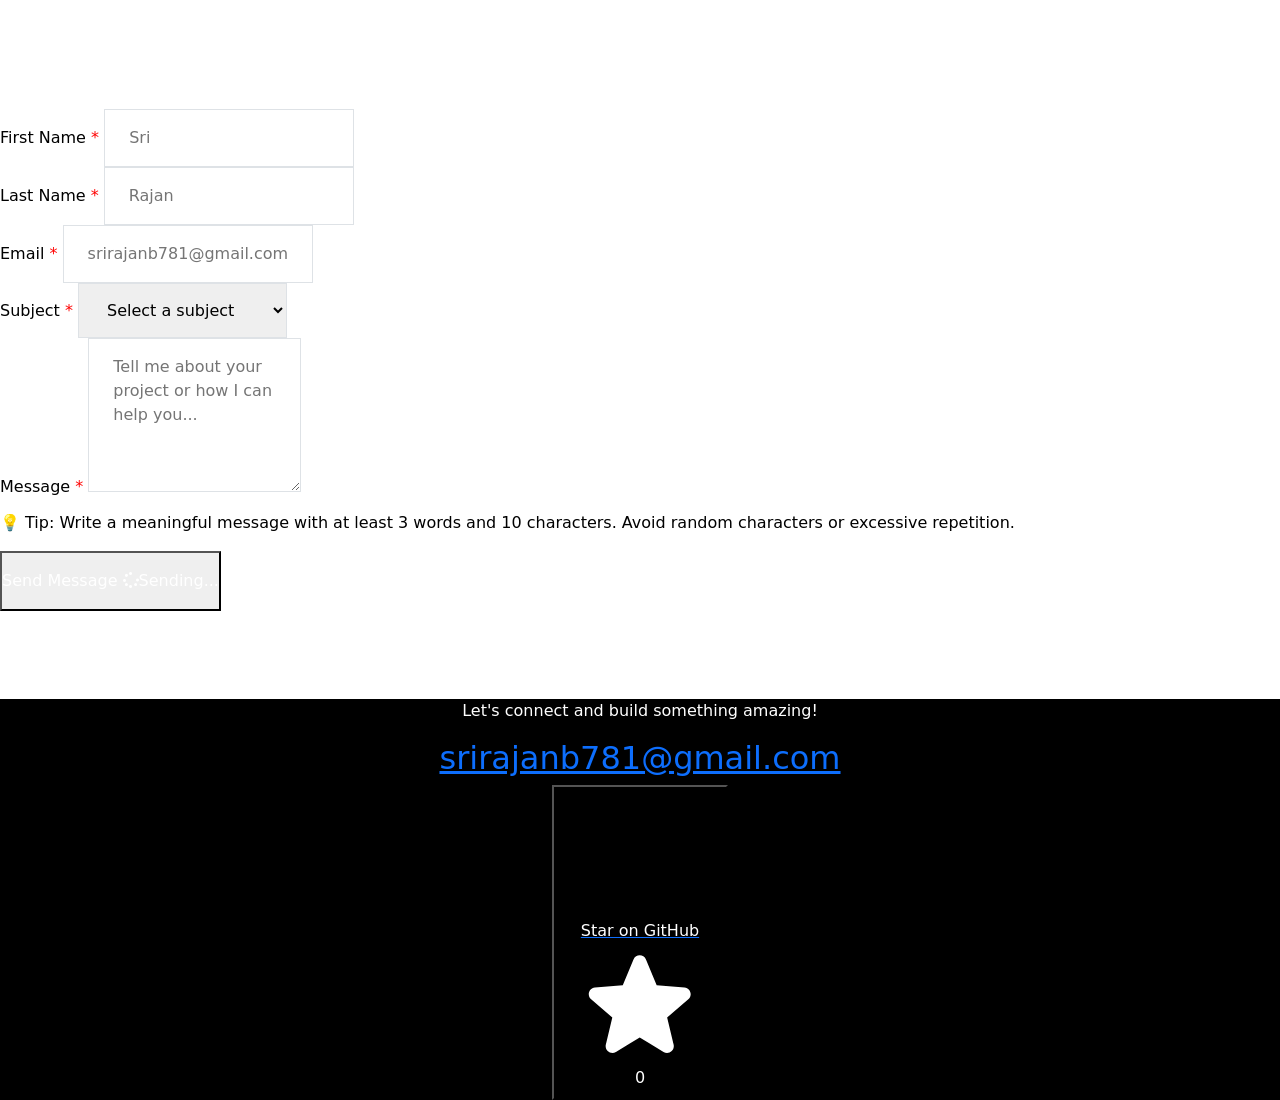
==== commit 7c5337bf: "feat: profile image change" ====
--- a/index.html
+++ b/index.html
@@ -1,4 +1,4 @@
-<!DOCTYPE html>
+<!doctype html>
 <html lang="en">
   <head>
     <meta charset="UTF-8" />
@@ -100,7 +100,7 @@
           id="about-img"
         >
           <img
-            src="./assets/profile.jpg"
+            src="./assets/profile.png"
             alt="Sri Rajan"
             class="w-full h-full object-cover"
           />
@@ -373,7 +373,11 @@
           >
             <div
               class="category-label cursor-pointer hover:text-white transition"
-              onclick="document.querySelector('#frontend').scrollIntoView({behavior: 'smooth'})"
+              onclick="
+                document
+                  .querySelector('#frontend')
+                  .scrollIntoView({ behavior: 'smooth' })
+              "
             >
               FRONTEND
             </div>
@@ -425,7 +429,11 @@
           >
             <div
               class="category-label cursor-pointer hover:text-white transition"
-              onclick="document.querySelector('#backend').scrollIntoView({behavior: 'smooth'})"
+              onclick="
+                document
+                  .querySelector('#backend')
+                  .scrollIntoView({ behavior: 'smooth' })
+              "
             >
               BACKEND
             </div>
@@ -479,7 +487,11 @@
           >
             <div
               class="category-label cursor-pointer hover:text-white transition"
-              onclick="document.querySelector('#database').scrollIntoView({behavior: 'smooth'})"
+              onclick="
+                document
+                  .querySelector('#database')
+                  .scrollIntoView({ behavior: 'smooth' })
+              "
             >
               DATABASE
             </div>
@@ -503,7 +515,11 @@
           >
             <div
               class="category-label cursor-pointer hover:text-white transition"
-              onclick="document.querySelector('#tools').scrollIntoView({behavior: 'smooth'})"
+              onclick="
+                document
+                  .querySelector('#tools')
+                  .scrollIntoView({ behavior: 'smooth' })
+              "
             >
               TOOLS
             </div>
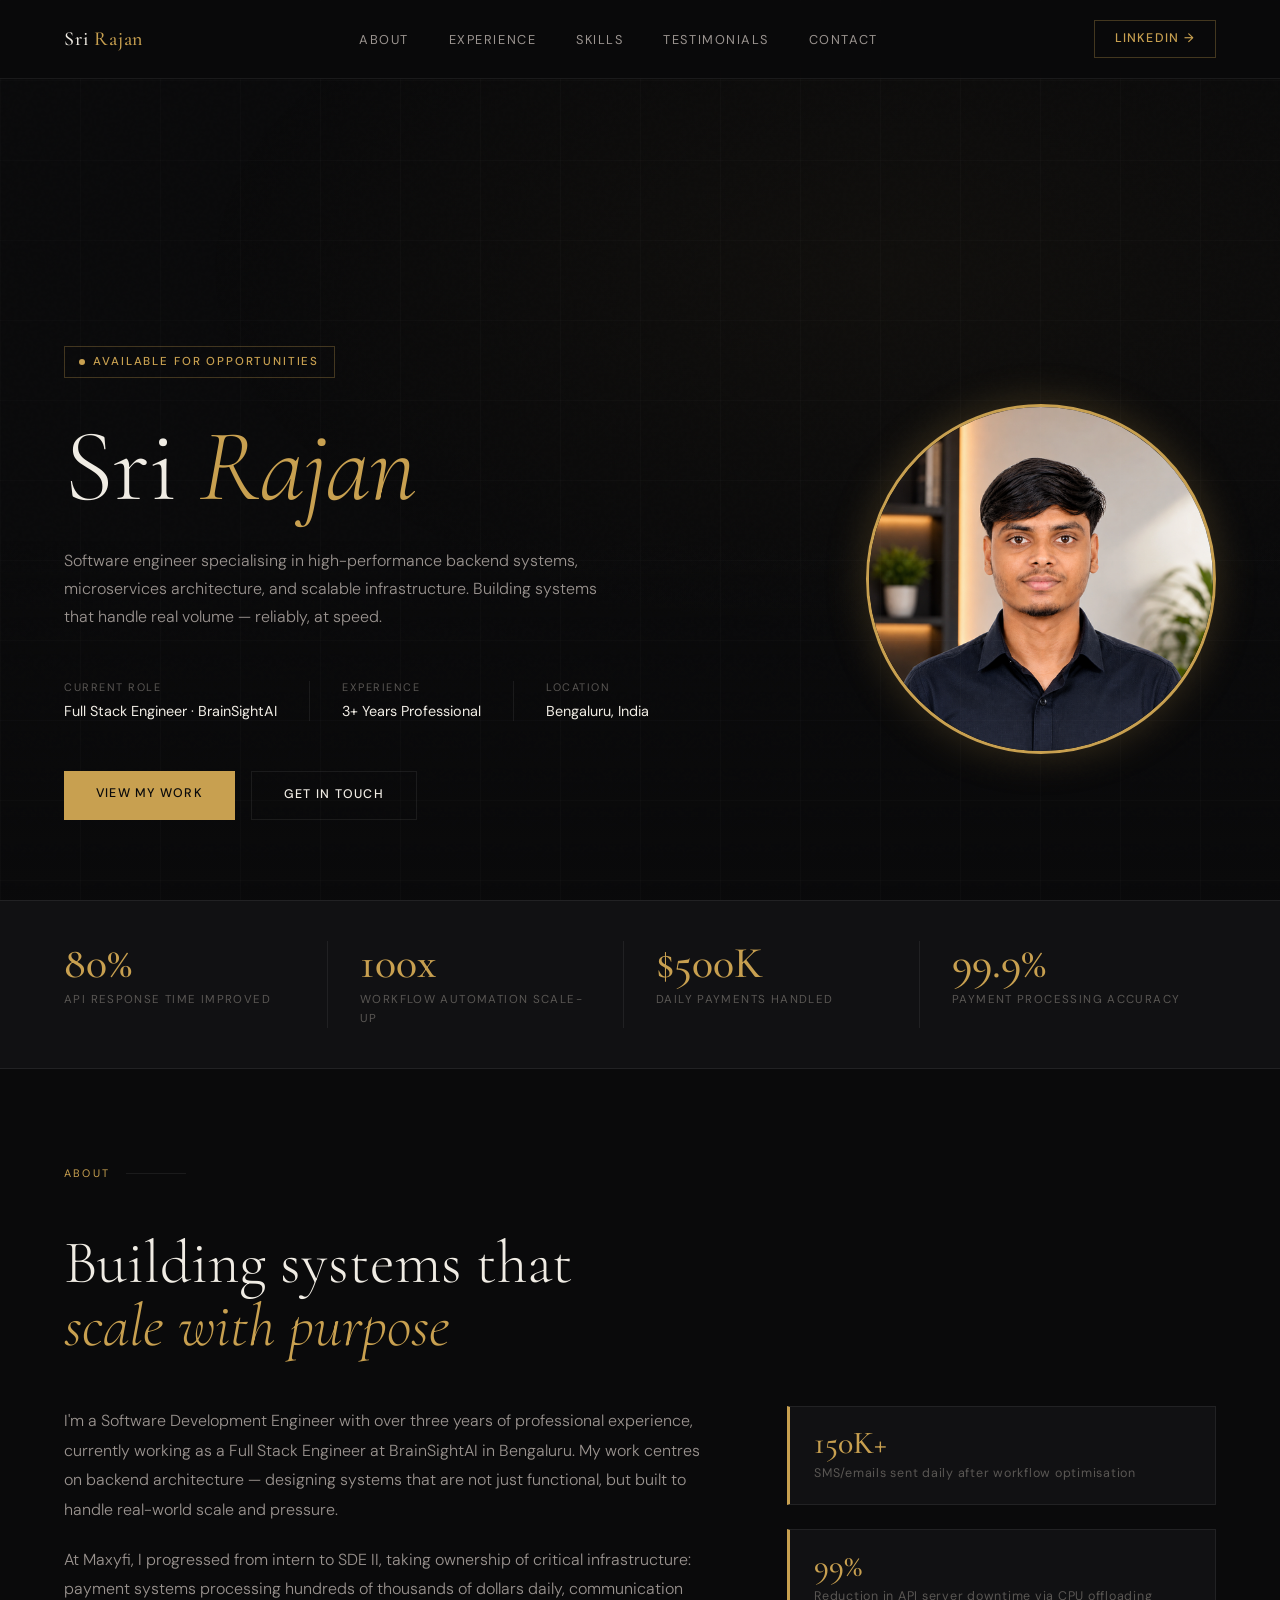
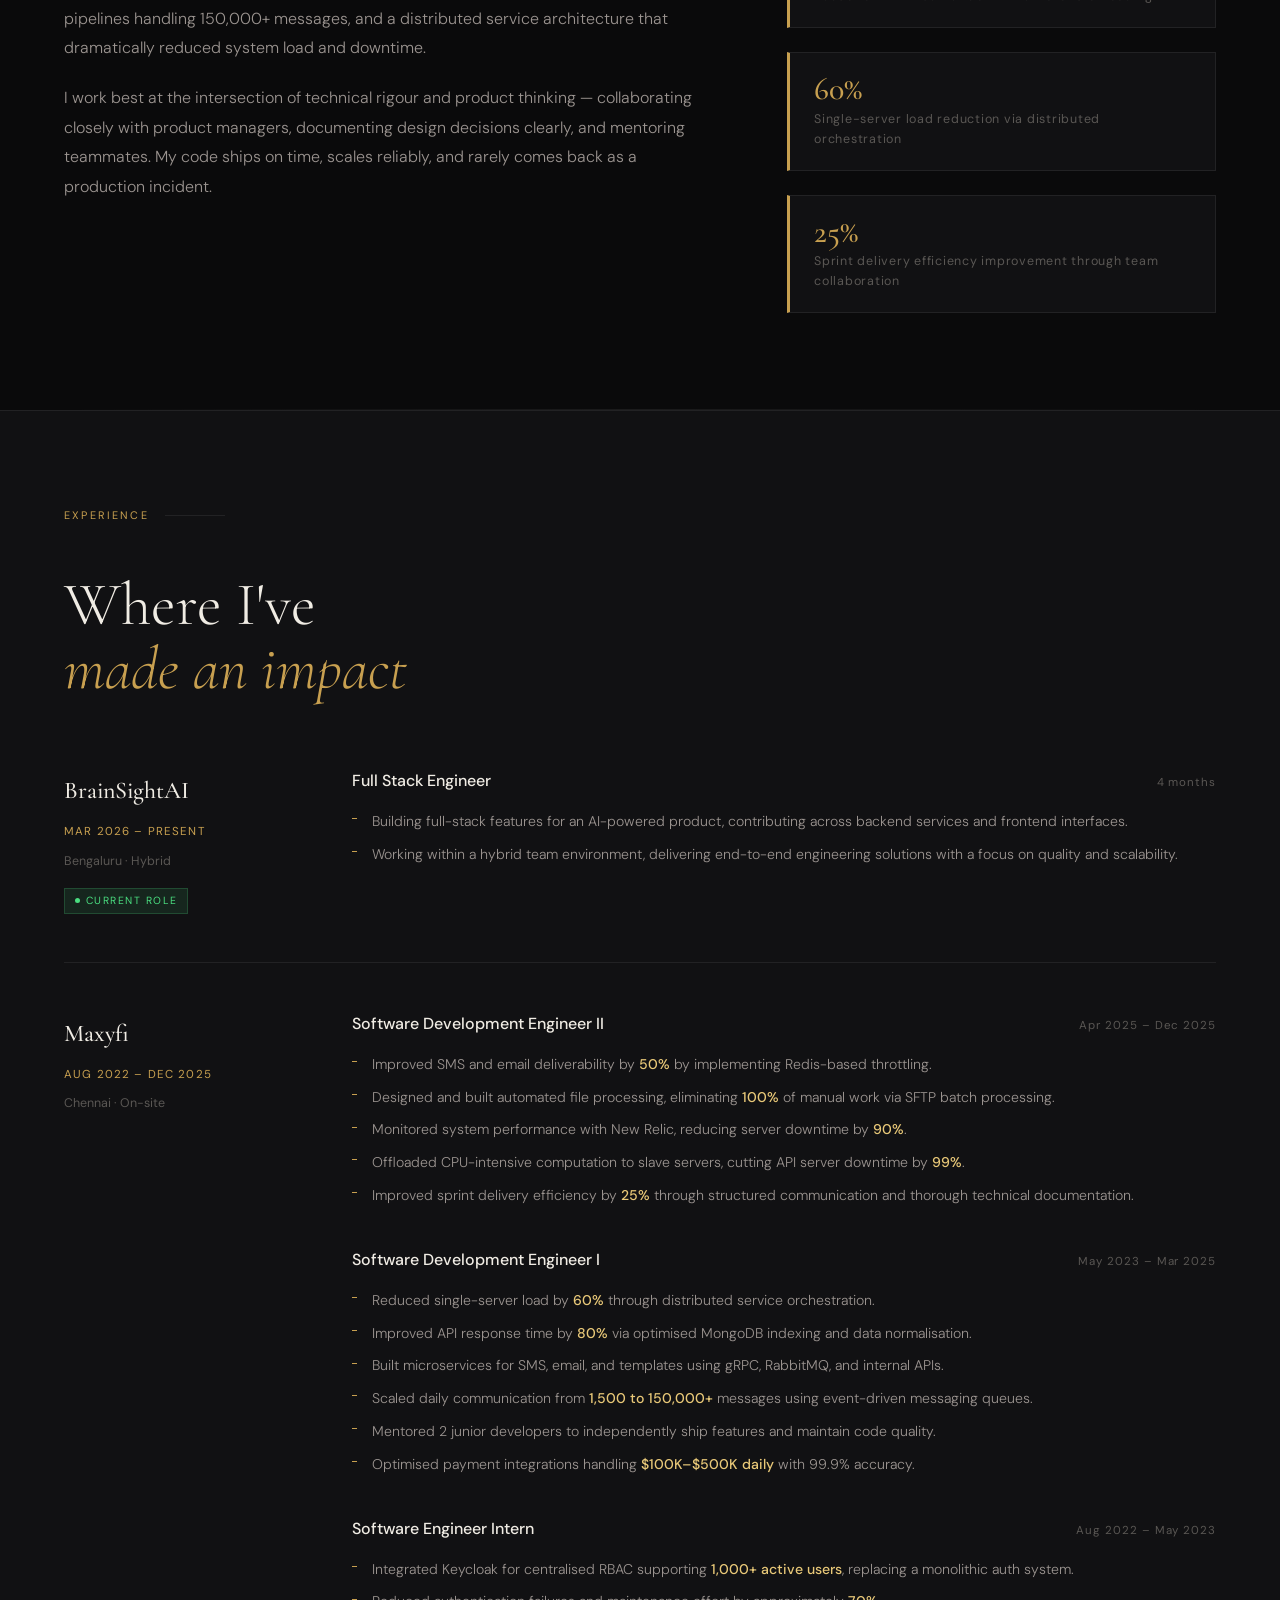
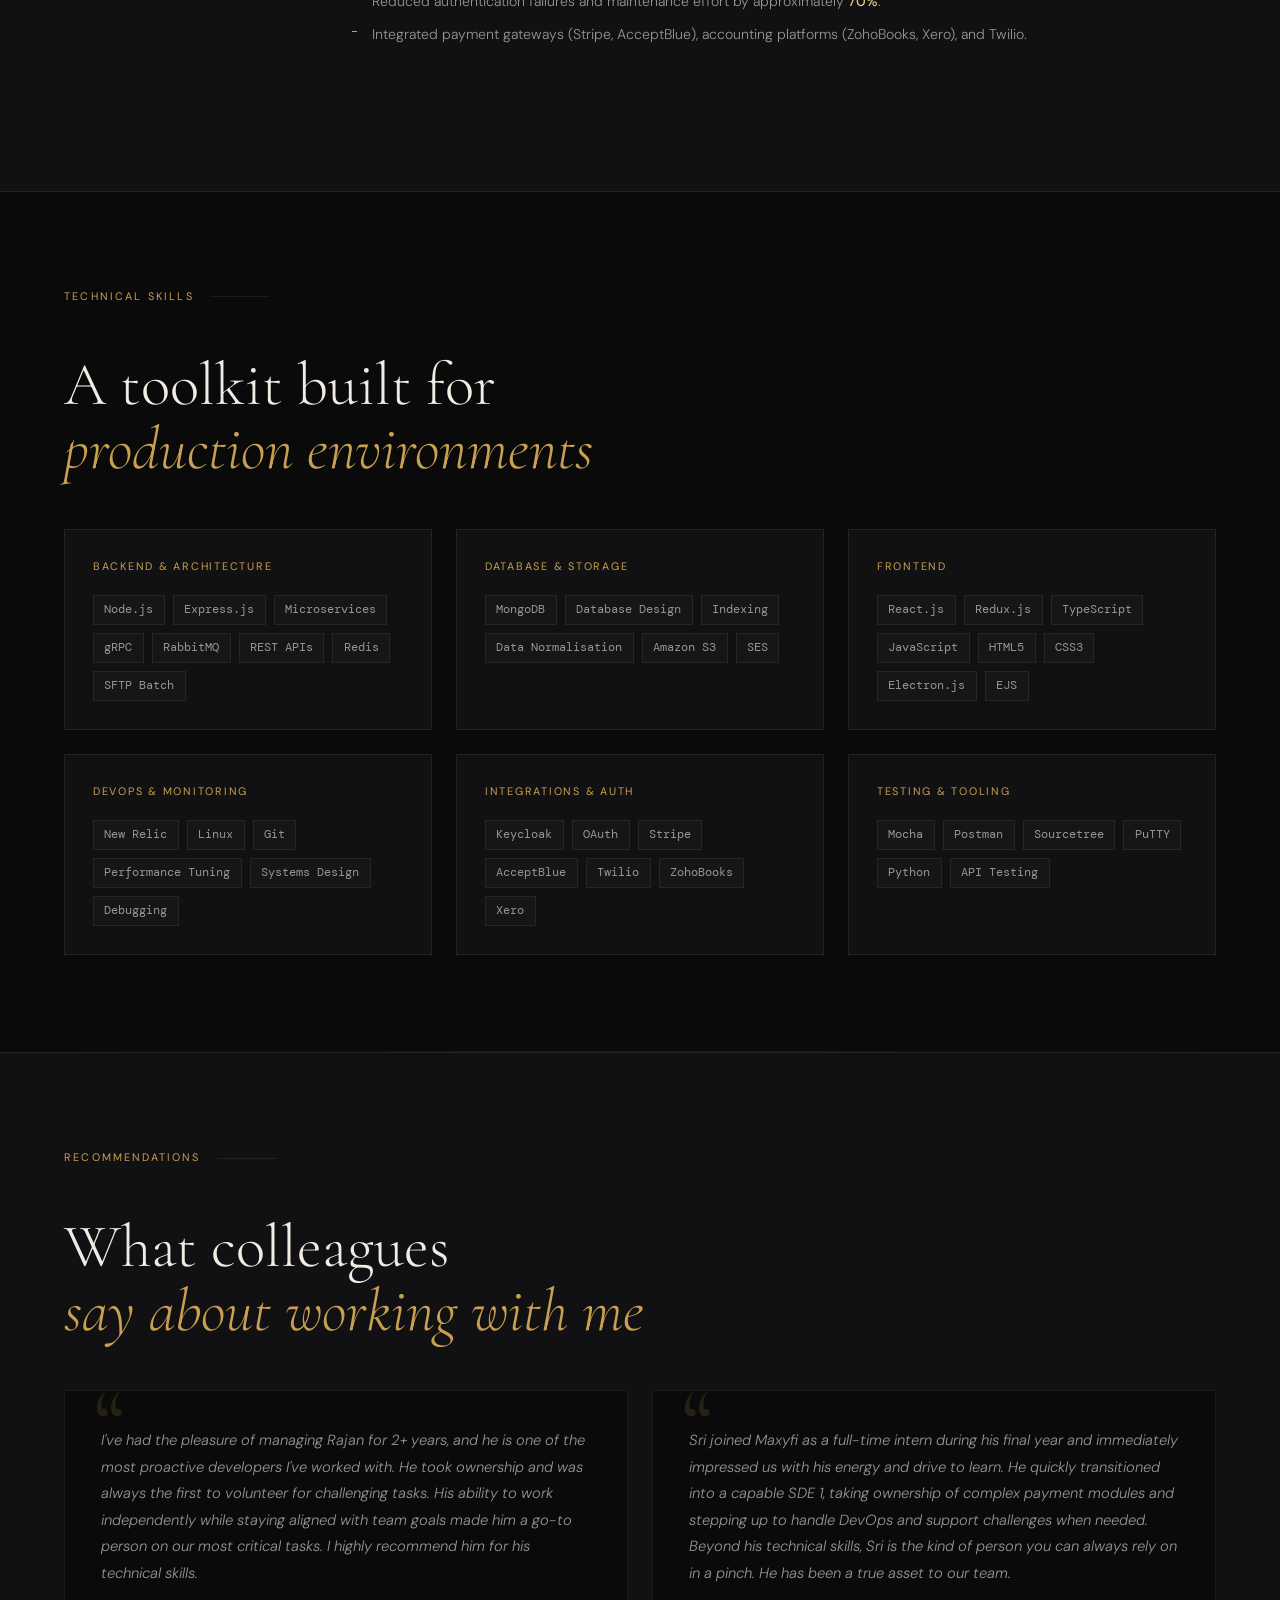
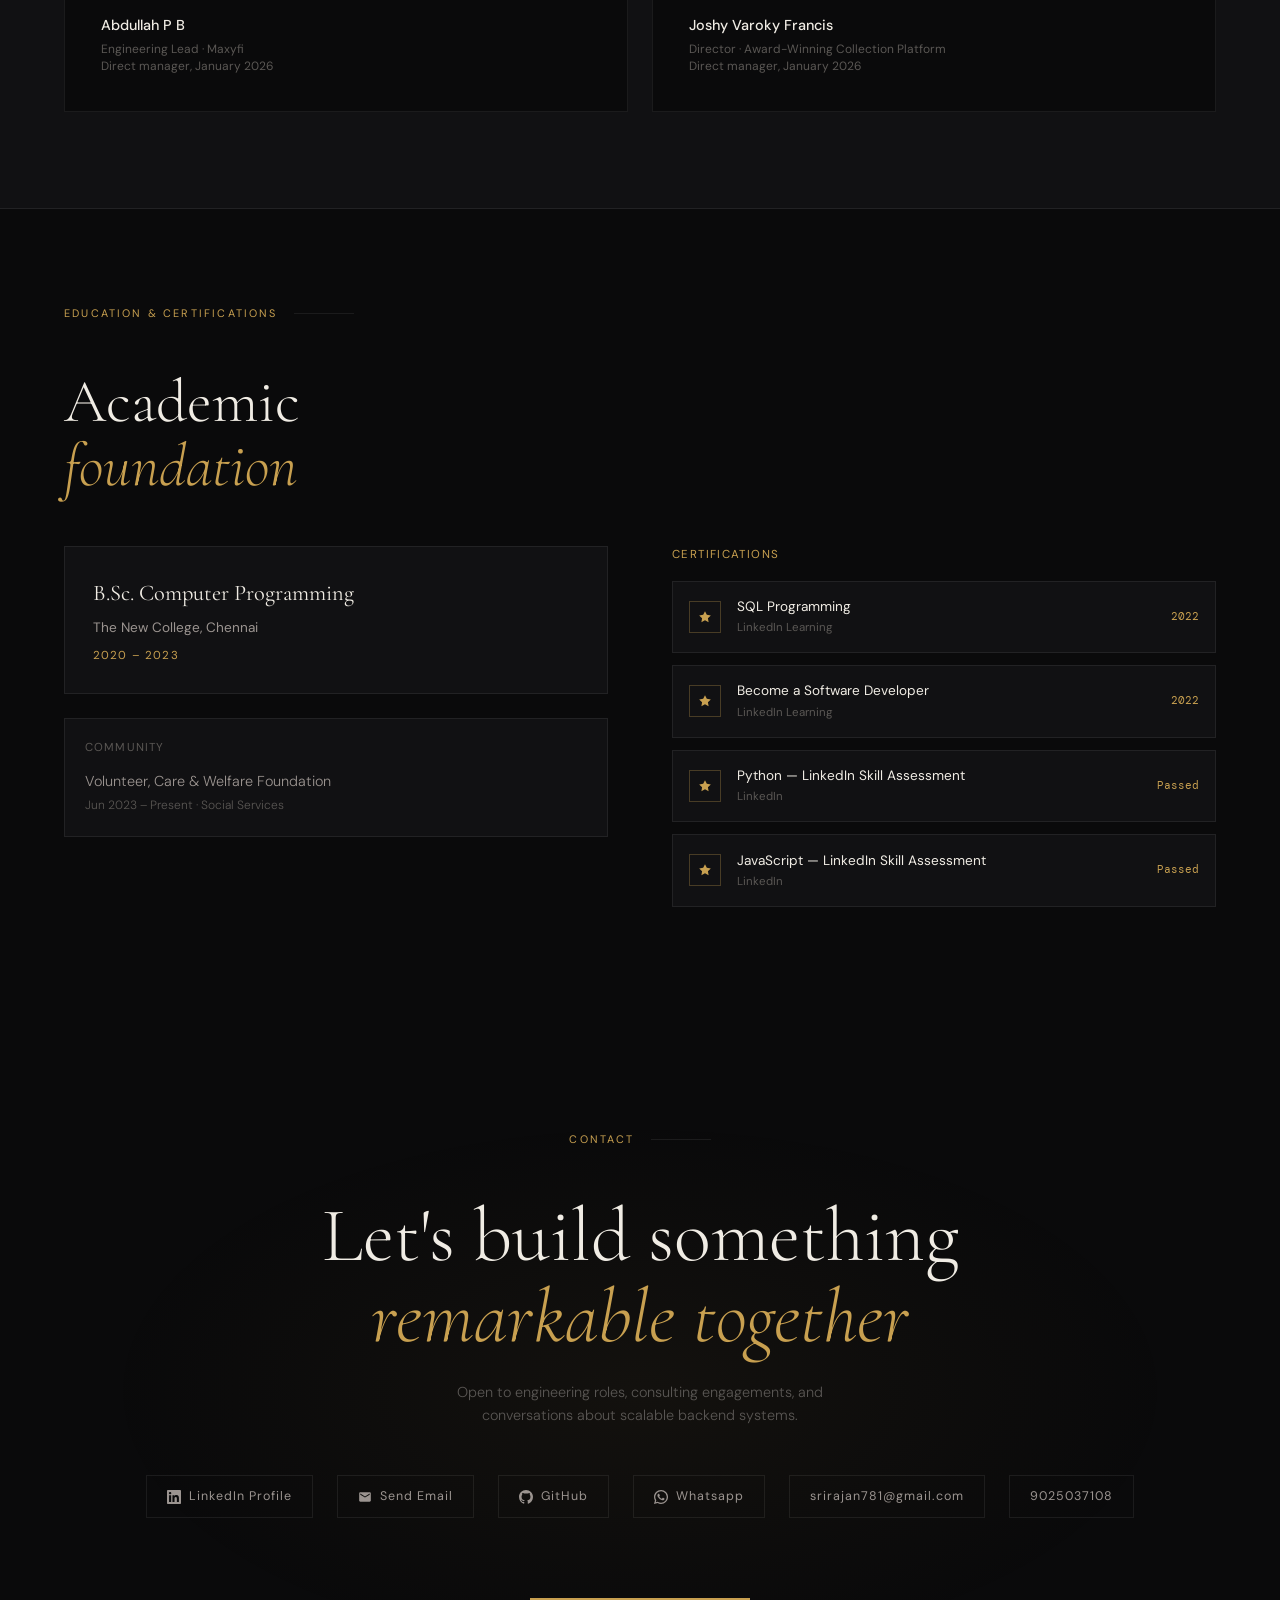
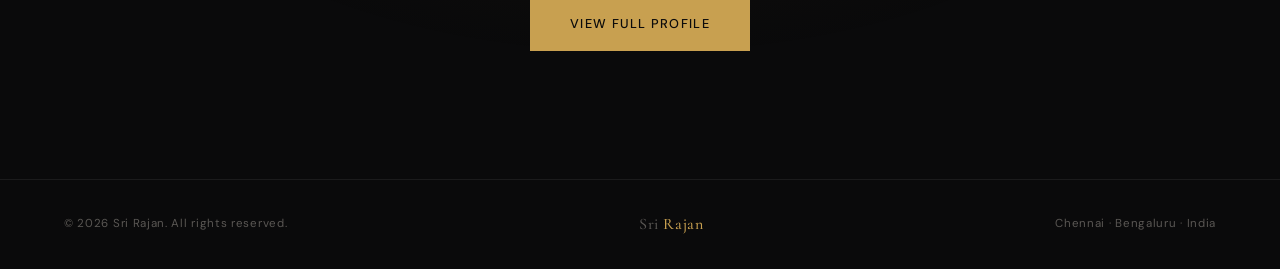
==== commit 88010bba: "fix: file name updated" ====
--- a/index.html
+++ b/index.html
@@ -3,1279 +3,1910 @@
   <head>
     <meta charset="UTF-8" />
     <meta name="viewport" content="width=device-width, initial-scale=1.0" />
-    <title>Portfolio / Sri Rajan</title>
-
-    <link rel="stylesheet" href="styles.css" />
+    <title>Sri Rajan — Software Engineer</title>
+    <link rel="preconnect" href="https://fonts.googleapis.com" />
+    <link rel="preconnect" href="https://fonts.gstatic.com" crossorigin />
     <link
-      href="https://cdn.jsdelivr.net/npm/bootstrap@5.3.3/dist/css/bootstrap.min.css"
+      href="https://fonts.googleapis.com/css2?family=Cormorant+Garamond:ital,wght@0,300;0,400;0,500;0,600;1,300;1,400&family=DM+Sans:wght@300;400;500&family=DM+Mono:wght@400;500&display=swap"
       rel="stylesheet"
     />
-    <link
-      href="https://fonts.googleapis.com/css2?family=Special+Gothic+Expanded+One&display=swap"
-      rel="stylesheet"
-    />
-    <link
-      rel="stylesheet"
-      href="https://cdn.jsdelivr.net/gh/devicons/devicon@latest/devicon.min.css"
-    />
-    <link
-      rel="stylesheet"
-      href="https://cdnjs.cloudflare.com/ajax/libs/font-awesome/5.15.4/css/all.min.css"
-    />
-    <link
-      rel="stylesheet"
-      href="https://cdnjs.cloudflare.com/ajax/libs/font-awesome/6.5.0/css/all.min.css"
-    />
-    <link
-      rel="icon"
-      href="assets/android-chrome-512x512.png"
-      type="image/x-icon"
-    />
+    <style>
+      :root {
+        --bg: #0a0a0b;
+        --bg-card: #111113;
+        --bg-card-2: #161618;
+        --border: rgba(255, 255, 255, 0.07);
+        --border-accent: rgba(200, 160, 80, 0.3);
+        --gold: #c8a050;
+        --gold-light: #e8c878;
+        --gold-dim: rgba(200, 160, 80, 0.15);
+        --text-primary: #f0ece4;
+        --text-secondary: #9b9490;
+        --text-muted: #5a5754;
+        --accent-glow: rgba(200, 160, 80, 0.08);
+      }
+
+      *,
+      *::before,
+      *::after {
+        box-sizing: border-box;
+        margin: 0;
+        padding: 0;
+      }
+
+      html {
+        scroll-behavior: smooth;
+      }
+
+      body {
+        font-family: "DM Sans", sans-serif;
+        background: var(--bg);
+        color: var(--text-primary);
+        line-height: 1.6;
+        overflow-x: hidden;
+      }
+
+      /* ─── Noise overlay ─── */
+      body::before {
+        content: "";
+        position: fixed;
+        inset: 0;
+        background-image: url("data:image/svg+xml,%3Csvg viewBox='0 0 256 256' xmlns='http://www.w3.org/2000/svg'%3E%3Cfilter id='n'%3E%3CfeTurbulence type='fractalNoise' baseFrequency='0.9' numOctaves='4' stitchTiles='stitch'/%3E%3C/filter%3E%3Crect width='100%25' height='100%25' filter='url(%23n)' opacity='0.03'/%3E%3C/svg%3E");
+        pointer-events: none;
+        z-index: 0;
+        opacity: 0.4;
+      }
+
+      /* ─── NAV ─── */
+      nav {
+        position: fixed;
+        top: 0;
+        left: 0;
+        right: 0;
+        z-index: 100;
+        padding: 1.25rem 4rem;
+        display: flex;
+        align-items: center;
+        justify-content: space-between;
+        border-bottom: 1px solid var(--border);
+        background: rgba(10, 10, 11, 0.85);
+        backdrop-filter: blur(16px);
+        -webkit-backdrop-filter: blur(16px);
+      }
+
+      .nav-logo {
+        font-family: "Cormorant Garamond", serif;
+        font-size: 1.25rem;
+        font-weight: 500;
+        letter-spacing: 0.04em;
+        color: var(--text-primary);
+        text-decoration: none;
+      }
+
+      .nav-logo span {
+        color: var(--gold);
+      }
+
+      .nav-links {
+        display: flex;
+        gap: 2.5rem;
+        list-style: none;
+      }
+
+      .nav-links a {
+        font-size: 0.8rem;
+        font-weight: 400;
+        letter-spacing: 0.12em;
+        text-transform: uppercase;
+        color: var(--text-secondary);
+        text-decoration: none;
+        transition: color 0.2s;
+      }
+
+      .nav-links a:hover {
+        color: var(--gold-light);
+      }
+
+      .nav-cta {
+        font-size: 0.78rem;
+        font-weight: 500;
+        letter-spacing: 0.1em;
+        text-transform: uppercase;
+        color: var(--gold);
+        text-decoration: none;
+        border: 1px solid var(--border-accent);
+        padding: 0.5rem 1.25rem;
+        transition: all 0.2s;
+      }
+
+      .nav-cta:hover {
+        background: var(--gold-dim);
+        color: var(--gold-light);
+      }
+
+      /* ─── HERO ─── */
+      .hero {
+        min-height: 100vh;
+        display: flex;
+        flex-direction: column;
+        justify-content: flex-end;
+        padding: 0 4rem 5rem;
+        position: relative;
+        overflow: hidden;
+      }
+      .hero-layout {
+        display: flex;
+        align-items: center;
+        justify-content: space-between;
+        gap: 4rem;
+      }
+
+      .hero-image {
+        flex-shrink: 0;
+      }
+
+      .hero-image img {
+        width: 350px;
+        height: 350px;
+        object-fit: cover;
+        border-radius: 50%;
+        border: 3px solid var(--gold);
+        box-shadow: 0 0 40px rgba(200, 160, 80, 0.25);
+      }
+
+      /* ─── RESPONSIVE ─── */
+      @media (max-width: 900px) {
+        nav {
+          padding: 1.25rem 1.5rem;
+        }
+        .nav-links {
+          display: none;
+        }
+        .nav-cta {
+          font-size: 0.7rem;
+          padding: 0.4rem 0.9rem;
+        }
+
+        /* Hero */
+        .hero {
+          padding: 8rem 1.5rem 3rem;
+          min-height: auto;
+          justify-content: flex-start;
+        }
+        .hero-layout {
+          flex-direction: column-reverse;
+          align-items: center;
+          gap: 2rem;
+          text-align: center;
+        }
+        .hero-content {
+          max-width: 100%;
+        }
+        .hero-image img {
+          margin-top: 24px;
+          width: 180px;
+          height: 180px;
+        }
+        .hero h1 {
+          font-size: clamp(3rem, 12vw, 5rem);
+        }
+        .hero-subtitle {
+          max-width: 100%;
+          margin-top: 1.25rem;
+        }
+        .hero-meta {
+          flex-direction: column;
+          align-items: center;
+          gap: 1rem;
+        }
+        .hero-divider {
+          width: 40px;
+          height: 1px;
+        }
+        .hero-cta-group {
+          justify-content: center;
+        }
+
+        /* Stats bar */
+        .stats-bar {
+          grid-template-columns: repeat(2, 1fr);
+          padding: 2rem 1.5rem;
+          gap: 1.5rem;
+        }
+        .stat-item {
+          border-right: none;
+          border-bottom: 1px solid var(--border);
+          padding-right: 0;
+          padding-bottom: 1.25rem;
+        }
+        .stat-item:nth-child(odd) {
+          border-right: 1px solid var(--border);
+          padding-right: 1rem;
+        }
+        .stat-item:nth-last-child(-n + 2) {
+          border-bottom: none;
+          padding-bottom: 0;
+        }
+
+        /* Sections */
+        section {
+          padding: 3.5rem 1.5rem;
+        }
+
+        /* About */
+        .about-grid {
+          grid-template-columns: 1fr;
+          gap: 2.5rem;
+        }
+
+        /* Experience */
+        .exp-item {
+          grid-template-columns: 1fr;
+          gap: 0.5rem;
+        }
+        .exp-meta {
+          padding-top: 0;
+          flex-direction: row;
+          flex-wrap: wrap;
+          align-items: center;
+          gap: 0.5rem;
+        }
+        .exp-company {
+          font-size: 1.2rem;
+          width: 100%;
+        }
+        .exp-role-header {
+          flex-direction: column;
+          align-items: flex-start;
+          gap: 0.25rem;
+        }
+
+        /* Skills */
+        .skills-grid {
+          grid-template-columns: 1fr;
+          gap: 1rem;
+        }
+
+        /* Testimonials */
+        .testimonials-grid {
+          grid-template-columns: 1fr;
+        }
+
+        /* Education */
+        .edu-certs-grid {
+          grid-template-columns: 1fr;
+          gap: 2rem;
+        }
+
+        /* Contact */
+        .contact-section {
+          padding: 4rem 1.5rem;
+        }
+        .contact-links {
+          flex-direction: column;
+          align-items: center;
+          gap: 0.875rem;
+          margin-bottom: 2.5rem;
+        }
+        .contact-link {
+          width: 100%;
+          max-width: 280px;
+          justify-content: center;
+        }
+
+        /* Footer */
+        footer {
+          padding: 1.5rem;
+          flex-direction: column;
+          gap: 0.5rem;
+          text-align: center;
+        }
+
+        /* Sep */
+        .section-sep {
+          margin: 0 1.5rem;
+        }
+
+        /* Section title */
+        .section-title {
+          font-size: clamp(1.75rem, 6vw, 2.5rem);
+        }
+      }
+
+      @media (max-width: 600px) {
+        /* Nav */
+        .nav-cta {
+          display: none;
+        }
+        nav {
+          padding: 1rem 1.25rem;
+        }
+
+        /* Hero */
+        .hero {
+          padding: 8rem 1.5rem 3rem;
+          min-height: auto;
+          justify-content: flex-start;
+        }
+        .hero-layout {
+          flex-direction: column-reverse;
+          align-items: center;
+          gap: 2rem;
+          text-align: center;
+        }
+        .hero h1 {
+          font-size: clamp(2.75rem, 14vw, 4rem);
+          line-height: 1;
+        }
+        .hero-image img {
+          margin-top: 100px;
+          width: 140px;
+          height: 140px;
+        }
+        .hero-badge {
+          margin-bottom: 1.5rem;
+          font-size: 0.65rem;
+        }
+        .hero-meta {
+          gap: 0.875rem;
+        }
+        .hero-meta-value {
+          font-size: 0.82rem;
+        }
+        .btn-primary,
+        .btn-secondary {
+          padding: 0.75rem 1.5rem;
+          font-size: 0.72rem;
+          width: 100%;
+          text-align: center;
+        }
+        .hero-cta-group {
+          flex-direction: column;
+          width: 100%;
+        }
+
+        /* Stats */
+        .stats-bar {
+          grid-template-columns: 1fr 1fr;
+          gap: 1.25rem;
+        }
+        .stat-number {
+          font-size: 2rem;
+        }
+
+        /* Sections */
+        section {
+          padding: 3rem 1.25rem;
+        }
+
+        /* About highlights */
+        .highlight-card strong {
+          font-size: 1.6rem;
+        }
+
+        /* Experience */
+        .exp-achievements li {
+          font-size: 0.83rem;
+        }
+
+        /* Skills */
+        .skill-tags {
+          gap: 0.4rem;
+        }
+
+        /* Testimonials */
+        .testimonial-card {
+          padding: 1.5rem;
+        }
+        .testimonial-text {
+          font-size: 0.85rem;
+        }
+
+        /* Education certs */
+        .cert-item {
+          flex-wrap: wrap;
+          gap: 0.5rem;
+        }
+        .cert-name {
+          font-size: 0.78rem;
+        }
+
+        /* Contact */
+        .contact-title {
+          font-size: clamp(1.75rem, 8vw, 2.5rem);
+        }
+
+        /* Footer */
+        .footer-copy:last-child {
+          display: none;
+        }
+
+        /* Section sep */
+        .section-sep {
+          margin: 0 1.25rem;
+        }
+      }
+
+      .hero-bg-line {
+        position: absolute;
+        top: 0;
+        left: 0;
+        right: 0;
+        bottom: 0;
+        background:
+          linear-gradient(180deg, transparent 60%, rgba(10, 10, 11, 0.95) 100%),
+          radial-gradient(
+            ellipse 80% 60% at 70% 30%,
+            rgba(200, 160, 80, 0.04) 0%,
+            transparent 70%
+          );
+        z-index: 0;
+      }
+
+      /* Decorative grid lines */
+      .hero::after {
+        content: "";
+        position: absolute;
+        top: 0;
+        left: 0;
+        right: 0;
+        bottom: 0;
+        background-image:
+          linear-gradient(rgba(255, 255, 255, 0.015) 1px, transparent 1px),
+          linear-gradient(
+            90deg,
+            rgba(255, 255, 255, 0.015) 1px,
+            transparent 1px
+          );
+        background-size: 80px 80px;
+        z-index: 0;
+      }
+
+      .hero-content {
+        position: relative;
+        z-index: 1;
+        max-width: 900px;
+      }
+
+      .hero-badge {
+        display: inline-flex;
+        align-items: center;
+        gap: 0.5rem;
+        font-size: 0.72rem;
+        font-weight: 500;
+        letter-spacing: 0.16em;
+        text-transform: uppercase;
+        color: var(--gold);
+        border: 1px solid var(--border-accent);
+        padding: 0.35rem 0.9rem;
+        margin-bottom: 2.5rem;
+      }
+
+      .hero-badge::before {
+        content: "";
+        width: 6px;
+        height: 6px;
+        border-radius: 50%;
+        background: var(--gold);
+        animation: pulse 2s infinite;
+      }
+
+      @keyframes pulse {
+        0%,
+        100% {
+          opacity: 1;
+          transform: scale(1);
+        }
+        50% {
+          opacity: 0.4;
+          transform: scale(0.8);
+        }
+      }
+
+      .hero h1 {
+        font-family: "Cormorant Garamond", serif;
+        font-size: clamp(3.5rem, 8vw, 7.5rem);
+        font-weight: 300;
+        line-height: 0.95;
+        letter-spacing: -0.01em;
+        color: var(--text-primary);
+        margin-bottom: 0.15em;
+      }
+
+      .hero h1 em {
+        font-style: italic;
+        color: var(--gold);
+        font-weight: 300;
+      }
+
+      .hero-subtitle {
+        font-family: "DM Sans", sans-serif;
+        font-size: clamp(0.85rem, 1.5vw, 1rem);
+        font-weight: 300;
+        color: var(--text-secondary);
+        max-width: 540px;
+        margin-top: 2rem;
+        line-height: 1.75;
+      }
+
+      .hero-meta {
+        display: flex;
+        align-items: center;
+        gap: 2rem;
+        margin-top: 3rem;
+        flex-wrap: wrap;
+      }
+
+      .hero-meta-item {
+        display: flex;
+        flex-direction: column;
+        gap: 0.2rem;
+      }
+
+      .hero-meta-label {
+        font-size: 0.68rem;
+        letter-spacing: 0.14em;
+        text-transform: uppercase;
+        color: var(--text-muted);
+      }
+
+      .hero-meta-value {
+        font-size: 0.9rem;
+        font-weight: 400;
+        color: var(--text-primary);
+      }
+
+      .hero-divider {
+        width: 1px;
+        height: 40px;
+        background: var(--border);
+      }
+
+      .hero-cta-group {
+        display: flex;
+        gap: 1rem;
+        margin-top: 3rem;
+        flex-wrap: wrap;
+      }
+
+      .btn-primary {
+        display: inline-block;
+        font-size: 0.78rem;
+        font-weight: 500;
+        letter-spacing: 0.1em;
+        text-transform: uppercase;
+        color: #0a0a0b;
+        background: var(--gold);
+        padding: 0.85rem 2rem;
+        text-decoration: none;
+        transition: all 0.2s;
+      }
+
+      .btn-primary:hover {
+        background: var(--gold-light);
+        transform: translateY(-1px);
+      }
+
+      .btn-secondary {
+        display: inline-block;
+        font-size: 0.78rem;
+        font-weight: 500;
+        letter-spacing: 0.1em;
+        text-transform: uppercase;
+        color: var(--text-primary);
+        border: 1px solid var(--border);
+        padding: 0.85rem 2rem;
+        text-decoration: none;
+        transition: all 0.2s;
+      }
+
+      .btn-secondary:hover {
+        border-color: var(--border-accent);
+        color: var(--gold-light);
+        transform: translateY(-1px);
+      }
+
+      /* ─── STATS BAR ─── */
+      .stats-bar {
+        background: var(--bg-card);
+        border-top: 1px solid var(--border);
+        border-bottom: 1px solid var(--border);
+        padding: 2.5rem 4rem;
+        display: grid;
+        grid-template-columns: repeat(4, 1fr);
+        gap: 2rem;
+        position: relative;
+        z-index: 1;
+      }
+
+      .stat-item {
+        display: flex;
+        flex-direction: column;
+        gap: 0.4rem;
+        border-right: 1px solid var(--border);
+        padding-right: 2rem;
+      }
+
+      .stat-item:last-child {
+        border-right: none;
+      }
+
+      .stat-number {
+        font-family: "Cormorant Garamond", serif;
+        font-size: 2.75rem;
+        font-weight: 500;
+        color: var(--gold);
+        line-height: 1;
+      }
+
+      .stat-label {
+        font-size: 0.72rem;
+        letter-spacing: 0.12em;
+        text-transform: uppercase;
+        color: var(--text-muted);
+      }
+
+      /* ─── SECTION BASE ─── */
+      section {
+        padding: 6rem 4rem;
+        position: relative;
+      }
+
+      .section-label {
+        display: flex;
+        align-items: center;
+        gap: 1rem;
+        font-size: 0.68rem;
+        letter-spacing: 0.2em;
+        text-transform: uppercase;
+        color: var(--gold);
+        margin-bottom: 3rem;
+      }
+
+      .section-label::after {
+        content: "";
+        flex: 1;
+        height: 1px;
+        background: var(--border);
+        max-width: 60px;
+      }
+
+      .section-title {
+        font-family: "Cormorant Garamond", serif;
+        font-size: clamp(2.2rem, 5vw, 3.8rem);
+        font-weight: 300;
+        line-height: 1.05;
+        color: var(--text-primary);
+        margin-bottom: 1.25rem;
+      }
+
+      .section-title em {
+        font-style: italic;
+        color: var(--gold);
+      }
+
+      /* ─── ABOUT ─── */
+      .about-grid {
+        display: grid;
+        grid-template-columns: 1.2fr 0.8fr;
+        gap: 5rem;
+        align-items: start;
+        margin-top: 3rem;
+      }
+
+      .about-text {
+        font-size: 1rem;
+        font-weight: 300;
+        color: var(--text-secondary);
+        line-height: 1.85;
+      }
+
+      .about-text p + p {
+        margin-top: 1.25rem;
+      }
+
+      .about-highlights {
+        display: flex;
+        flex-direction: column;
+        gap: 1.5rem;
+      }
+
+      .highlight-card {
+        background: var(--bg-card);
+        border: 1px solid var(--border);
+        border-left: 3px solid var(--gold);
+        padding: 1.25rem 1.5rem;
+      }
+
+      .highlight-card strong {
+        display: block;
+        font-family: "Cormorant Garamond", serif;
+        font-size: 2rem;
+        font-weight: 500;
+        color: var(--gold);
+        line-height: 1;
+      }
+
+      .highlight-card span {
+        font-size: 0.78rem;
+        font-weight: 400;
+        color: var(--text-muted);
+        letter-spacing: 0.06em;
+        margin-top: 0.3rem;
+        display: block;
+      }
+
+      /* ─── EXPERIENCE ─── */
+      .experience-section {
+        background: var(--bg-card);
+        border-top: 1px solid var(--border);
+        border-bottom: 1px solid var(--border);
+      }
+
+      .experience-list {
+        display: flex;
+        flex-direction: column;
+        gap: 0;
+      }
+
+      .exp-item {
+        display: grid;
+        grid-template-columns: 240px 1fr;
+        gap: 3rem;
+        padding: 3rem 0;
+        border-bottom: 1px solid var(--border);
+        position: relative;
+      }
+
+      .exp-item:last-child {
+        border-bottom: none;
+      }
+
+      .exp-meta {
+        display: flex;
+        flex-direction: column;
+        gap: 0.5rem;
+        padding-top: 0.25rem;
+      }
+
+      .exp-company {
+        font-family: "Cormorant Garamond", serif;
+        font-size: 1.5rem;
+        font-weight: 500;
+        color: var(--text-primary);
+      }
+
+      .exp-period {
+        font-size: 0.72rem;
+        letter-spacing: 0.1em;
+        text-transform: uppercase;
+        color: var(--gold);
+        margin-top: 0.25rem;
+      }
+
+      .exp-location {
+        font-size: 0.78rem;
+        color: var(--text-muted);
+        margin-top: 0.15rem;
+      }
+
+      .exp-roles {
+        display: flex;
+        flex-direction: column;
+        gap: 2.5rem;
+      }
+
+      .exp-role {
+        display: flex;
+        flex-direction: column;
+        gap: 1rem;
+      }
+
+      .exp-role-header {
+        display: flex;
+        align-items: baseline;
+        justify-content: space-between;
+        gap: 1rem;
+      }
+
+      .exp-role-title {
+        font-size: 1rem;
+        font-weight: 500;
+        color: var(--text-primary);
+      }
+
+      .exp-role-date {
+        font-size: 0.72rem;
+        letter-spacing: 0.08em;
+        color: var(--text-muted);
+        white-space: nowrap;
+      }
+
+      .exp-achievements {
+        list-style: none;
+        display: flex;
+        flex-direction: column;
+        gap: 0.6rem;
+      }
+
+      .exp-achievements li {
+        font-size: 0.88rem;
+        font-weight: 300;
+        color: var(--text-secondary);
+        padding-left: 1.25rem;
+        position: relative;
+        line-height: 1.65;
+      }
+
+      .exp-achievements li::before {
+        content: "";
+        position: absolute;
+        left: 0;
+        top: 0.58em;
+        width: 5px;
+        height: 1px;
+        background: var(--gold);
+      }
+
+      .exp-achievements li strong {
+        color: var(--gold-light);
+        font-weight: 500;
+      }
+
+      /* ─── SKILLS ─── */
+      .skills-grid {
+        display: grid;
+        grid-template-columns: repeat(3, 1fr);
+        gap: 1.5rem;
+        margin-top: 3rem;
+      }
+
+      .skill-category {
+        background: var(--bg-card);
+        border: 1px solid var(--border);
+        padding: 1.75rem;
+        transition: border-color 0.3s;
+      }
+
+      .skill-category:hover {
+        border-color: var(--border-accent);
+      }
+
+      .skill-cat-title {
+        font-size: 0.68rem;
+        letter-spacing: 0.16em;
+        text-transform: uppercase;
+        color: var(--gold);
+        margin-bottom: 1.25rem;
+      }
+
+      .skill-tags {
+        display: flex;
+        flex-wrap: wrap;
+        gap: 0.5rem;
+      }
+
+      .skill-tag {
+        font-family: "DM Mono", monospace;
+        font-size: 0.72rem;
+        color: var(--text-secondary);
+        background: var(--bg-card-2);
+        border: 1px solid var(--border);
+        padding: 0.3rem 0.65rem;
+        transition: all 0.2s;
+      }
+
+      .skill-tag:hover {
+        border-color: var(--border-accent);
+        color: var(--gold-light);
+      }
+
+      /* ─── TESTIMONIALS ─── */
+      .testimonials-section {
+        background: var(--bg-card);
+        border-top: 1px solid var(--border);
+        border-bottom: 1px solid var(--border);
+      }
+
+      .testimonials-grid {
+        display: grid;
+        grid-template-columns: 1fr 1fr;
+        gap: 1.5rem;
+        margin-top: 3rem;
+      }
+
+      .testimonial-card {
+        border: 1px solid var(--border);
+        padding: 2.25rem;
+        position: relative;
+        background: var(--bg);
+      }
+
+      .testimonial-card::before {
+        content: "\201C";
+        font-family: "Cormorant Garamond", serif;
+        font-size: 6rem;
+        color: var(--gold);
+        opacity: 0.15;
+        position: absolute;
+        top: -1rem;
+        left: 1.75rem;
+        line-height: 1;
+      }
+
+      .testimonial-text {
+        font-size: 0.92rem;
+        font-weight: 300;
+        color: var(--text-secondary);
+        line-height: 1.8;
+        margin-bottom: 1.75rem;
+        font-style: italic;
+      }
+
+      .testimonial-author {
+        display: flex;
+        flex-direction: column;
+        gap: 0.25rem;
+      }
+
+      .testimonial-name {
+        font-size: 0.9rem;
+        font-weight: 500;
+        color: var(--text-primary);
+      }
+
+      .testimonial-title {
+        font-size: 0.75rem;
+        color: var(--text-muted);
+        line-height: 1.4;
+      }
+
+      /* ─── EDUCATION + CERTS ─── */
+      .edu-certs-grid {
+        display: grid;
+        grid-template-columns: 1fr 1fr;
+        gap: 4rem;
+        margin-top: 3rem;
+      }
+
+      .edu-item {
+        background: var(--bg-card);
+        border: 1px solid var(--border);
+        padding: 1.75rem;
+      }
+
+      .edu-degree {
+        font-family: "Cormorant Garamond", serif;
+        font-size: 1.4rem;
+        font-weight: 400;
+        color: var(--text-primary);
+        margin-bottom: 0.4rem;
+      }
+
+      .edu-school {
+        font-size: 0.85rem;
+        color: var(--text-secondary);
+      }
+
+      .edu-year {
+        font-size: 0.72rem;
+        letter-spacing: 0.1em;
+        color: var(--gold);
+        margin-top: 0.5rem;
+      }
+
+      .cert-list {
+        display: flex;
+        flex-direction: column;
+        gap: 0.75rem;
+      }
+
+      .cert-item {
+        display: flex;
+        align-items: center;
+        gap: 1rem;
+        padding: 0.9rem 1rem;
+        background: var(--bg-card);
+        border: 1px solid var(--border);
+      }
+
+      .cert-icon {
+        width: 32px;
+        height: 32px;
+        border: 1px solid var(--border-accent);
+        display: flex;
+        align-items: center;
+        justify-content: center;
+        flex-shrink: 0;
+      }
+
+      .cert-icon svg {
+        width: 14px;
+        height: 14px;
+        fill: var(--gold);
+      }
+
+      .cert-info {
+        flex: 1;
+      }
+
+      .cert-name {
+        font-size: 0.85rem;
+        font-weight: 400;
+        color: var(--text-primary);
+      }
+
+      .cert-issuer {
+        font-size: 0.72rem;
+        color: var(--text-muted);
+        margin-top: 0.1rem;
+      }
+
+      .cert-year {
+        font-family: "DM Mono", monospace;
+        font-size: 0.7rem;
+        color: var(--gold);
+      }
+
+      /* ─── CONTACT / FOOTER ─── */
+      .contact-section {
+        text-align: center;
+        padding: 8rem 4rem;
+        position: relative;
+        overflow: hidden;
+      }
+
+      .contact-section::before {
+        content: "";
+        position: absolute;
+        inset: 0;
+        background: radial-gradient(
+          ellipse 60% 50% at 50% 50%,
+          rgba(200, 160, 80, 0.05) 0%,
+          transparent 70%
+        );
+        pointer-events: none;
+      }
+
+      .contact-title {
+        font-family: "Cormorant Garamond", serif;
+        font-size: clamp(2.5rem, 6vw, 5rem);
+        font-weight: 300;
+        line-height: 1.05;
+        margin-bottom: 1.5rem;
+      }
+
+      .contact-title em {
+        font-style: italic;
+        color: var(--gold);
+      }
+
+      .contact-tagline {
+        font-size: 0.9rem;
+        font-weight: 300;
+        color: var(--text-muted);
+        max-width: 420px;
+        margin: 0 auto 3rem;
+      }
+
+      .contact-links {
+        display: flex;
+        justify-content: center;
+        align-items: center;
+        gap: 1.5rem;
+        flex-wrap: wrap;
+        margin-bottom: 5rem;
+      }
+
+      .contact-link {
+        display: flex;
+        align-items: center;
+        gap: 0.5rem;
+        font-size: 0.78rem;
+        font-weight: 400;
+        letter-spacing: 0.08em;
+        color: var(--text-secondary);
+        text-decoration: none;
+        padding: 0.65rem 1.25rem;
+        border: 1px solid var(--border);
+        transition: all 0.2s;
+      }
+
+      .contact-link:hover {
+        border-color: var(--border-accent);
+        color: var(--gold-light);
+      }
+
+      .contact-link svg {
+        width: 14px;
+        height: 14px;
+        fill: currentColor;
+      }
+
+      footer {
+        border-top: 1px solid var(--border);
+        padding: 2rem 4rem;
+        display: flex;
+        align-items: center;
+        justify-content: space-between;
+      }
+
+      .footer-copy {
+        font-size: 0.72rem;
+        color: var(--text-muted);
+        letter-spacing: 0.06em;
+      }
+
+      .footer-logo {
+        font-family: "Cormorant Garamond", serif;
+        font-size: 1rem;
+        font-weight: 500;
+        color: var(--text-muted);
+        letter-spacing: 0.04em;
+      }
+
+      .footer-logo span {
+        color: var(--gold);
+      }
+
+      /* ─── SCROLL ANIMATIONS ─── */
+      .reveal {
+        opacity: 0;
+        transform: translateY(28px);
+        transition:
+          opacity 0.7s ease,
+          transform 0.7s ease;
+      }
+
+      .reveal.visible {
+        opacity: 1;
+        transform: translateY(0);
+      }
+
+      .reveal-delay-1 {
+        transition-delay: 0.1s;
+      }
+      .reveal-delay-2 {
+        transition-delay: 0.2s;
+      }
+      .reveal-delay-3 {
+        transition-delay: 0.3s;
+      }
+      .reveal-delay-4 {
+        transition-delay: 0.4s;
+      }
+
+      /* ─── CURRENT ROLE BADGE ─── */
+      .current-badge {
+        display: inline-flex;
+        align-items: center;
+        gap: 0.4rem;
+        font-size: 0.65rem;
+        letter-spacing: 0.14em;
+        text-transform: uppercase;
+        color: #4ade80;
+        background: rgba(74, 222, 128, 0.1);
+        border: 1px solid rgba(74, 222, 128, 0.2);
+        padding: 0.25rem 0.6rem;
+        margin-top: 0.5rem;
+        width: fit-content;
+      }
+
+      .current-badge::before {
+        content: "";
+        width: 5px;
+        height: 5px;
+        border-radius: 50%;
+        background: #4ade80;
+        animation: pulse 2s infinite;
+      }
+
+      /* ─── SEPARATOR LINE ─── */
+      .section-sep {
+        height: 1px;
+        background: linear-gradient(
+          90deg,
+          transparent,
+          var(--border),
+          transparent
+        );
+        margin: 0 4rem;
+      }
+
+      /* ─── RESPONSIVE ─── */
+      @media (max-width: 900px) {
+        nav {
+          padding: 1.25rem 1.5rem;
+        }
+        .nav-links {
+          display: none;
+        }
+        section {
+          padding: 4rem 1.5rem;
+        }
+        .hero {
+          padding: 0 1.5rem 4rem;
+        }
+        .stats-bar {
+          grid-template-columns: repeat(2, 1fr);
+          padding: 2rem 1.5rem;
+        }
+        .about-grid {
+          grid-template-columns: 1fr;
+          gap: 2.5rem;
+        }
+        .skills-grid {
+          grid-template-columns: 1fr 1fr;
+        }
+        .testimonials-grid {
+          grid-template-columns: 1fr;
+        }
+        .exp-item {
+          grid-template-columns: 1fr;
+          gap: 0.75rem;
+        }
+        .edu-certs-grid {
+          grid-template-columns: 1fr;
+          gap: 2rem;
+        }
+        .contact-section {
+          padding: 5rem 1.5rem;
+        }
+        footer {
+          padding: 1.5rem;
+          flex-direction: column;
+          gap: 0.75rem;
+          text-align: center;
+        }
+        .section-sep {
+          margin: 0 1.5rem;
+        }
+      }
+    </style>
   </head>
   <body>
-    <!-- Scroll Progress Bar -->
-    <div
-      id="scroll-bar"
-      class="fixed right-6 top-1/2 transform -translate-y-1/2 h-64 w-1.5 bg-gray-700 rounded-full z-50 hidden sm:block"
-    >
-      <div
-        id="scroll-indicator"
-        class="bg-[#1DCD9F] h-0 w-full rounded-full transition-all duration-300 ease-out shadow-md shadow-[#1DCD9F]"
-      ></div>
-    </div>
-    <!-- Loading Animation -->
-    <div id="loading">
-      <div class="loading-text" id="name-loader">
-        <span data-text="S">S</span>
-        <span data-text="R">R</span>
-        <span data-text="I">I</span>
-        <span data-text=" ">&nbsp;</span>
-        <span data-text="R">R</span>
-        <span data-text="A">A</span>
-        <span data-text="J">J</span>
-        <span data-text="A">A</span>
-        <span data-text="N">N</span>
-      </div>
-    </div>
-
-    <!-- Hero Section -->
-    <section
-      class="position-relative container-fluid min-vh-100 d-flex justify-content-center align-items-center text-white overflow-hidden"
-      style="background-color: #000000"
-    >
-      <!-- Hero Particle Background -->
-      <div
-        id="particles-hero"
-        class="position-absolute w-100 h-100 top-0 start-0"
-        style="z-index: 0"
-      ></div>
-
-      <!-- Hero Content -->
-      <div class="container text-center position-relative" style="z-index: 1">
-        <h1 class="display-4 fw-bold">
-          <span class="text-white me-2">Hi, I'm</span>
-          <button class="button" data-text="srirajan">
-            <span class="actual-text">&nbsp;Sri Rajan&nbsp;</span>
-            <!-- <span aria-hidden="true" class="hover-text"
-              >&nbsp;Sri Rajan&nbsp;</span
-            > -->
-          </button>
-        </h1>
-        <p class="lead text-light mt-3">
-          A passionate Full Stack Developer who enjoys crafting reliable, modern
-          web experiences.
-        </p>
-        <a href="#projects" class="shadow__btn mt-4">View Projects</a>
-      </div>
-    </section>
-
-    <!-- About Me Section -->
-    <section id="about" class="bg-black text-white py-20 px-6">
-      <div
-        class="max-w-6xl mx-auto flex flex-col md:flex-row items-center justify-center text-center md:text-left gap-10 px-4"
+    <!-- Navigation -->
+    <nav>
+      <a href="#" class="nav-logo">Sri <span>Rajan</span></a>
+      <ul class="nav-links">
+        <li><a href="#about">About</a></li>
+        <li><a href="#experience">Experience</a></li>
+        <li><a href="#skills">Skills</a></li>
+        <li><a href="#testimonials">Testimonials</a></li>
+        <li><a href="#contact">Contact</a></li>
+      </ul>
+      <a
+        href="https://www.linkedin.com/in/sri-rajan-bb1442215/"
+        target="_blank"
+        class="nav-cta"
+        >LinkedIn →</a
       >
-        <!-- Profile Image -->
-        <div
-          class="flex-shrink-0 w-64 h-64 rounded-xl overflow-hidden shadow-lg"
-          id="about-img"
-        >
-          <img
-            src="./assets/profile.png"
-            alt="Sri Rajan"
-            class="w-full h-full object-cover"
-          />
+    </nav>
+
+    <!-- Hero -->
+    <section class="hero" id="home">
+      <div class="hero-bg-line"></div>
+      <div class="hero-layout">
+        <div class="hero-content">
+          <div class="hero-badge reveal">Available for opportunities</div>
+
+          <h1 class="reveal reveal-delay-1">Sri <em>Rajan</em></h1>
+
+          <p class="hero-subtitle reveal reveal-delay-2">
+            Software engineer specialising in high-performance backend systems,
+            microservices architecture, and scalable infrastructure. Building
+            systems that handle real volume — reliably, at speed.
+          </p>
+
+          <div class="hero-meta reveal reveal-delay-3">
+            <div class="hero-meta-item">
+              <span class="hero-meta-label">Current Role</span>
+              <span class="hero-meta-value"
+                >Full Stack Engineer · BrainSightAI</span
+              >
+            </div>
+
+            <div class="hero-divider"></div>
+
+            <div class="hero-meta-item">
+              <span class="hero-meta-label">Experience</span>
+              <span class="hero-meta-value">3+ Years Professional</span>
+            </div>
+
+            <div class="hero-divider"></div>
+
+            <div class="hero-meta-item">
+              <span class="hero-meta-label">Location</span>
+              <span class="hero-meta-value">Bengaluru, India</span>
+            </div>
+          </div>
+
+          <div class="hero-cta-group reveal reveal-delay-4">
+            <a href="#experience" class="btn-primary">View My Work</a>
+            <a href="#contact" class="btn-secondary">Get In Touch</a>
+          </div>
         </div>
 
-        <!-- Text Content -->
-        <div class="max-w-2xl" id="about-text">
-          <h2 class="text-3xl md:text-4xl font-semibold leading-snug mb-4">
-            I'm <span class="text-[#1DCD9F] font-bold">Sri Rajan</span>, a Full
-            Stack Developer building creative and scalable web applications.
-          </h2>
-
-          <p class="text-gray-300 text-lg leading-relaxed mb-6">
-            I enjoy building scalable, reliable applications and turning ideas
-            into clean, production-ready digital solutions using modern
-            technologies.
-          </p>
-
-          <p class="text-gray-300 text-lg leading-relaxed mb-6">
-            I work extensively with
-            <span class="text-[#1DCD9F] font-bold">JavaScript</span>,
-            <span class="text-[#1DCD9F] font-bold">React</span>,
-            <span class="text-[#1DCD9F] font-bold"> Node.js</span>,
-            <span class="text-[#1DCD9F] font-bold">MongoDB</span>, and I care
-            deeply about writing clean code, building performant APIs, and
-            creating smooth, responsive user interfaces. Beyond development, I
-            enjoy exploring new technologies, art, and continuously improving my
-            skill set.
-          </p>
-
-          <!-- Social Icons -->
-          <ul class="example-2">
-            <li class="icon-content">
-              <a
-                href="https://www.instagram.com/sri_rajan__"
-                aria-label="Instagram"
-                data-social="instagram"
-                target="_blank"
-              >
-                <div class="filled"></div>
-                <svg
-                  xmlns="http://www.w3.org/2000/svg"
-                  x="0px"
-                  y="0px"
-                  width="48"
-                  height="48"
-                  viewBox="0 0 48 48"
-                >
-                  <radialGradient
-                    id="yOrnnhliCrdS2gy~4tD8ma_Xy10Jcu1L2Su_gr1"
-                    cx="19.38"
-                    cy="42.035"
-                    r="44.899"
-                    gradientUnits="userSpaceOnUse"
-                  >
-                    <stop offset="0" stop-color="#fd5"></stop>
-                    <stop offset=".328" stop-color="#ff543f"></stop>
-                    <stop offset=".348" stop-color="#fc5245"></stop>
-                    <stop offset=".504" stop-color="#e64771"></stop>
-                    <stop offset=".643" stop-color="#d53e91"></stop>
-                    <stop offset=".761" stop-color="#cc39a4"></stop>
-                    <stop offset=".841" stop-color="#c837ab"></stop>
-                  </radialGradient>
-                  <path
-                    fill="url(#yOrnnhliCrdS2gy~4tD8ma_Xy10Jcu1L2Su_gr1)"
-                    d="M34.017,41.99l-20,0.019c-4.4,0.004-8.003-3.592-8.008-7.992l-0.019-20	c-0.004-4.4,3.592-8.003,7.992-8.008l20-0.019c4.4-0.004,8.003,3.592,8.008,7.992l0.019,20	C42.014,38.383,38.417,41.986,34.017,41.99z"
-                  ></path>
-                  <radialGradient
-                    id="yOrnnhliCrdS2gy~4tD8mb_Xy10Jcu1L2Su_gr2"
-                    cx="11.786"
-                    cy="5.54"
-                    r="29.813"
-                    gradientTransform="matrix(1 0 0 .6663 0 1.849)"
-                    gradientUnits="userSpaceOnUse"
-                  >
-                    <stop offset="0" stop-color="#4168c9"></stop>
-                    <stop
-                      offset=".999"
-                      stop-color="#4168c9"
-                      stop-opacity="0"
-                    ></stop>
-                  </radialGradient>
-                  <path
-                    fill="url(#yOrnnhliCrdS2gy~4tD8mb_Xy10Jcu1L2Su_gr2)"
-                    d="M34.017,41.99l-20,0.019c-4.4,0.004-8.003-3.592-8.008-7.992l-0.019-20	c-0.004-4.4,3.592-8.003,7.992-8.008l20-0.019c4.4-0.004,8.003,3.592,8.008,7.992l0.019,20	C42.014,38.383,38.417,41.986,34.017,41.99z"
-                  ></path>
-                  <path
-                    fill="#fff"
-                    d="M24,31c-3.859,0-7-3.14-7-7s3.141-7,7-7s7,3.14,7,7S27.859,31,24,31z M24,19c-2.757,0-5,2.243-5,5	s2.243,5,5,5s5-2.243,5-5S26.757,19,24,19z"
-                  ></path>
-                  <circle cx="31.5" cy="16.5" r="1.5" fill="#fff"></circle>
-                  <path
-                    fill="#fff"
-                    d="M30,37H18c-3.859,0-7-3.14-7-7V18c0-3.86,3.141-7,7-7h12c3.859,0,7,3.14,7,7v12	C37,33.86,33.859,37,30,37z M18,13c-2.757,0-5,2.243-5,5v12c0,2.757,2.243,5,5,5h12c2.757,0,5-2.243,5-5V18c0-2.757-2.243-5-5-5H18z"
-                  ></path>
-                </svg>
-              </a>
-              <div class="tooltip">Instagram</div>
-            </li>
-            <li class="icon-content">
-              <a
-                href="https://www.linkedin.com/in/sri-rajan-bb1442215"
-                aria-label="LinkedIn"
-                data-social="linkedin"
-                target="_blank"
-              >
-                <div class="filled"></div>
-                <svg
-                  xmlns="http://www.w3.org/2000/svg"
-                  x="0px"
-                  y="0px"
-                  width="480"
-                  height="480"
-                  viewBox="0 0 48 48"
-                >
-                  <path
-                    fill="#0288d1"
-                    d="M24 4A20 20 0 1 0 24 44A20 20 0 1 0 24 4Z"
-                  ></path>
-                  <path
-                    fill="#fff"
-                    d="M14 19H18V34H14zM15.988 17h-.022C14.772 17 14 16.11 14 14.999 14 13.864 14.796 13 16.011 13c1.217 0 1.966.864 1.989 1.999C18 16.11 17.228 17 15.988 17zM35 24.5c0-3.038-2.462-5.5-5.5-5.5-1.862 0-3.505.928-4.5 2.344V19h-4v15h4v-8c0-1.657 1.343-3 3-3s3 1.343 3 3v8h4C35 34 35 24.921 35 24.5z"
-                  ></path>
-                </svg>
-              </a>
-              <div class="tooltip">LinkedIn</div>
-            </li>
-            <li class="icon-content">
-              <a
-                href="mailto:srirajanb781@gmail.com"
-                aria-label="Email"
-                data-social="email"
-              >
-                <div class="filled"></div>
-                <svg
-                  xmlns="http://www.w3.org/2000/svg"
-                  x="0px"
-                  y="0px"
-                  width="240"
-                  height="240"
-                  viewBox="0 0 48 48"
-                >
-                  <path
-                    fill="#e0e0e0"
-                    d="M5.5,40.5h37c1.933,0,3.5-1.567,3.5-3.5V11c0-1.933-1.567-3.5-3.5-3.5h-37C3.567,7.5,2,9.067,2,11v26C2,38.933,3.567,40.5,5.5,40.5z"
-                  ></path>
-                  <path
-                    fill="#d9d9d9"
-                    d="M26,40.5h16.5c1.933,0,3.5-1.567,3.5-3.5V11c0-1.933-1.567-3.5-3.5-3.5h-37C3.567,7.5,2,9.067,2,11L26,40.5z"
-                  ></path>
-                  <path
-                    fill="#eee"
-                    d="M6.745,40.5H42.5c1.933,0,3.5-1.567,3.5-3.5V11.5L6.745,40.5z"
-                  ></path>
-                  <path
-                    fill="#e0e0e0"
-                    d="M25.745,40.5H42.5c1.933,0,3.5-1.567,3.5-3.5V11.5L18.771,31.616L25.745,40.5z"
-                  ></path>
-                  <path
-                    fill="#ca3737"
-                    d="M42.5,9.5h-37C3.567,9.5,2,9.067,2,11v26c0,1.933,1.567,3.5,3.5,3.5H7V12h34v28.5h1.5c1.933,0,3.5-1.567,3.5-3.5V11C46,9.067,44.433,9.5,42.5,9.5z"
-                  ></path>
-                  <path
-                    fill="#f5f5f5"
-                    d="M42.5,7.5H24H5.5C3.567,7.5,2,9.036,2,11c0,1.206,1.518,2.258,1.518,2.258L24,27.756l20.482-14.497c0,0,1.518-1.053,1.518-2.258C46,9.036,44.433,7.5,42.5,7.5z"
-                  ></path>
-                  <path
-                    fill="#e84f4b"
-                    d="M43.246,7.582L24,21L4.754,7.582C3.18,7.919,2,9.297,2,11c0,1.206,1.518,2.258,1.518,2.258L24,27.756l20.482-14.497c0,0,1.518-1.053,1.518-2.258C46,9.297,44.82,7.919,43.246,7.582z"
-                  ></path>
-                </svg>
-              </a>
-              <div class="tooltip">Gmail</div>
-            </li>
-            <li class="icon-content">
-              <a
-                href="https://github.com/sri-rajan"
-                aria-label="GitHub"
-                data-social="github"
-                target="_blank"
-              >
-                <div class="filled"></div>
-                <svg
-                  xmlns="http://www.w3.org/2000/svg"
-                  x="0px"
-                  y="0px"
-                  width="240"
-                  height="240"
-                  viewBox="0 0 48 48"
-                >
-                  <circle cx="28" cy="28" r="18" fill="#9fa8da"></circle>
-                  <path
-                    fill="none"
-                    stroke="#18193f"
-                    stroke-linecap="round"
-                    stroke-linejoin="round"
-                    stroke-width="3"
-                    d="M35.054,38.836	C31.97,41.137,28.144,42.5,24,42.5C13.783,42.5,5.5,34.217,5.5,24c0-2.917,0.675-5.676,1.878-8.13"
-                  ></path>
-                  <path
-                    fill="none"
-                    stroke="#18193f"
-                    stroke-linecap="round"
-                    stroke-linejoin="round"
-                    stroke-width="3"
-                    d="M13.869,8.518	C16.779,6.61,20.26,5.5,24,5.5c10.217,0,18.5,8.283,18.5,18.5c0,2.941-0.686,5.721-1.907,8.19"
-                  ></path>
-                  <path
-                    fill="#18193f"
-                    d="M34,23c0-1.574-0.576-3.038-1.558-4.275c0.442-1.368,0.93-3.771-0.242-5.648	c-2.251,0-3.73,1.545-4.436,2.514C26.602,15.213,25.333,15,24,15s-2.602,0.213-3.764,0.591c-0.706-0.969-2.184-2.514-4.436-2.514	c-1.328,2.126-0.526,4.45-0.073,5.43C14.638,19.788,14,21.334,14,23c0,3.78,3.281,6.94,7.686,7.776	c-1.309,0.673-2.287,1.896-2.587,3.38h-1.315c-1.297,0-1.801-0.526-2.502-1.415c-0.692-0.889-1.437-1.488-2.331-1.736	c-0.482-0.051-0.806,0.316-0.386,0.641c1.419,0.966,1.516,2.548,2.085,3.583C15.168,36.161,16.229,37,17.429,37H19v5.942h10v-7.806	c0-1.908-1.098-3.544-2.686-4.36C30.719,29.94,34,26.78,34,23z"
-                  ></path>
-                </svg>
-              </a>
-              <div class="tooltip">GitHub</div>
-            </li>
-          </ul>
-
-          <!-- Download Resume Button -->
-          <div
-            class="flex align-items-center justify-content-center mt-8"
-            style="gap: 50px"
-          >
-            <a
-              href="./assets/Resume.pdf"
-              download
-              target="_blank"
-              rel="noopener noreferrer"
-            >
-              <div class="download-container">
-                <label class="download-label">
-                  <input type="checkbox" class="download-input" />
-                  <span class="download-circle"
-                    ><svg
-                      class="download-icon"
-                      aria-hidden="true"
-                      xmlns="http://www.w3.org/2000/svg"
-                      fill="none"
-                      viewBox="0 0 24 24"
-                    >
-                      <path
-                        stroke="currentColor"
-                        stroke-linecap="round"
-                        stroke-linejoin="round"
-                        stroke-width="1.5"
-                        d="M12 19V5m0 14-4-4m4 4 4-4"
-                      ></path>
-                    </svg>
-                    <div class="download-square"></div>
-                  </span>
-                  <p class="download-title">Download</p>
-                  <p class="download-title">Open</p>
-                </label>
-              </div>
-            </a>
-          </div>
+        <div class="hero-image reveal">
+          <img src="./public/profile.png" alt="Sri Rajan" />
         </div>
       </div>
     </section>
-    <!-- TECH STACK SECTION -->
-    <section
-      id="tech-stack"
-      class="bg-black text-white py-20 px-6 relative overflow-hidden"
-    >
-      <div class="max-w-7xl mx-auto flex flex-col gap-20">
-        <!-- FRONTEND -->
-        <div class="flex md:flex-row flex-col gap-8 items-start" id="frontend">
-          <!-- Label -->
-          <div
-            class="w-full md:w-1/5 text-gray-400 text-lg font-bold sticky top-18"
-          >
-            <div
-              class="category-label cursor-pointer hover:text-white transition"
-              onclick="
-                document
-                  .querySelector('#frontend')
-                  .scrollIntoView({ behavior: 'smooth' })
-              "
+
+    <!-- Stats -->
+    <div class="stats-bar">
+      <div class="stat-item reveal">
+        <span class="stat-number">80%</span>
+        <span class="stat-label">API response time improved</span>
+      </div>
+      <div class="stat-item reveal reveal-delay-1">
+        <span class="stat-number">100x</span>
+        <span class="stat-label">Workflow automation scale-up</span>
+      </div>
+      <div class="stat-item reveal reveal-delay-2">
+        <span class="stat-number">$500K</span>
+        <span class="stat-label">Daily payments handled</span>
+      </div>
+      <div class="stat-item reveal reveal-delay-3">
+        <span class="stat-number">99.9%</span>
+        <span class="stat-label">Payment processing accuracy</span>
+      </div>
+    </div>
+
+    <!-- About -->
+    <section id="about">
+      <div class="section-label">About</div>
+      <h2 class="section-title reveal">
+        Building systems that<br /><em>scale with purpose</em>
+      </h2>
+      <div class="about-grid">
+        <div class="about-text reveal">
+          <p>
+            I'm a Software Development Engineer with over three years of
+            professional experience, currently working as a Full Stack Engineer
+            at BrainSightAI in Bengaluru. My work centres on backend
+            architecture — designing systems that are not just functional, but
+            built to handle real-world scale and pressure.
+          </p>
+          <p>
+            At Maxyfi, I progressed from intern to SDE II, taking ownership of
+            critical infrastructure: payment systems processing hundreds of
+            thousands of dollars daily, communication pipelines handling
+            150,000+ messages, and a distributed service architecture that
+            dramatically reduced system load and downtime.
+          </p>
+          <p>
+            I work best at the intersection of technical rigour and product
+            thinking — collaborating closely with product managers, documenting
+            design decisions clearly, and mentoring teammates. My code ships on
+            time, scales reliably, and rarely comes back as a production
+            incident.
+          </p>
+        </div>
+        <div class="about-highlights">
+          <div class="highlight-card reveal reveal-delay-1">
+            <strong>150K+</strong>
+            <span>SMS/emails sent daily after workflow optimisation</span>
+          </div>
+          <div class="highlight-card reveal reveal-delay-2">
+            <strong>99%</strong>
+            <span>Reduction in API server downtime via CPU offloading</span>
+          </div>
+          <div class="highlight-card reveal reveal-delay-3">
+            <strong>60%</strong>
+            <span
+              >Single-server load reduction via distributed orchestration</span
             >
-              FRONTEND
-            </div>
-          </div>
-
-          <!-- Tech Grid -->
-          <div
-            class="w-full md:w-4/5 grid grid-cols-2 sm:grid-cols-3 md:grid-cols-4 gap-6 reveal-section"
-          >
-            <!-- Tech Icons Here -->
-            <div class="flex items-center gap-2">
-              <img
-                src="https://cdn.jsdelivr.net/gh/devicons/devicon/icons/react/react-original.svg"
-                class="w-6 h-6"
-              /><span class="text-lg">React</span>
-            </div>
-            <div class="flex items-center gap-2">
-              <img
-                src="https://cdn.jsdelivr.net/gh/devicons/devicon@latest/icons/html5/html5-original.svg"
-                class="w-6 h-6"
-              /><span class="text-lg">HTML</span>
-            </div>
-            <div class="flex items-center gap-2">
-              <img
-                src="https://cdn.jsdelivr.net/gh/devicons/devicon@latest/icons/css3/css3-original.svg"
-                class="w-6 h-6"
-              />
-              <span class="text-lg">CSS</span>
-            </div>
-            <div class="flex items-center gap-2">
-              <img
-                src="https://cdn.jsdelivr.net/gh/devicons/devicon/icons/javascript/javascript-original.svg"
-                class="w-6 h-6"
-              /><span class="text-lg">Javascript</span>
-            </div>
-            <div class="flex items-center gap-2">
-              <img
-                src="https://cdn.jsdelivr.net/gh/devicons/devicon/icons/bootstrap/bootstrap-original.svg"
-                class="w-6 h-6"
-              /><span class="text-lg">Bootstrap</span>
-            </div>
-          </div>
-        </div>
-
-        <!-- BACKEND -->
-        <div class="flex md:flex-row flex-col gap-8 items-start" id="backend">
-          <div
-            class="w-full md:w-1/5 text-gray-400 text-lg font-bold sticky top-18"
-          >
-            <div
-              class="category-label cursor-pointer hover:text-white transition"
-              onclick="
-                document
-                  .querySelector('#backend')
-                  .scrollIntoView({ behavior: 'smooth' })
-              "
+          </div>
+          <div class="highlight-card reveal reveal-delay-4">
+            <strong>25%</strong>
+            <span
+              >Sprint delivery efficiency improvement through team
+              collaboration</span
             >
-              BACKEND
-            </div>
-          </div>
-          <div
-            class="w-full md:w-4/5 grid grid-cols-2 sm:grid-cols-3 md:grid-cols-4 gap-6 reveal-section"
-          >
-            <div class="flex items-center gap-2">
-              <img
-                src="https://cdn.jsdelivr.net/gh/devicons/devicon/icons/nodejs/nodejs-original.svg"
-                class="w-6 h-6"
-              /><span class="text-lg">Node.js</span>
-            </div>
-            <div class="flex items-center gap-2">
-              <img
-                src="https://cdn.jsdelivr.net/gh/devicons/devicon/icons/typescript/typescript-original.svg"
-                class="w-6 h-6 bg-white rounded-full p-0.5"
-              /><span class="text-lg">TypeScript</span>
-            </div>
-            <div class="flex items-center gap-2">
-              <img
-                src="https://cdn.jsdelivr.net/gh/devicons/devicon/icons/express/express-original.svg"
-                class="w-6 h-6 bg-white rounded p-0.5"
-              /><span class="text-lg">Express.js</span>
-            </div>
-            <div class="flex items-center gap-2">
-              <img
-                src="https://cdn.jsdelivr.net/gh/devicons/devicon/icons/rabbitmq/rabbitmq-original.svg"
-                class="w-6 h-6 bg-white rounded p-0.5"
-              /><span class="text-lg">RabbitMQ</span>
-            </div>
-            <div class="flex items-center gap-2">
-              <img
-                src="https://cdn.jsdelivr.net/gh/devicons/devicon/icons/grpc/grpc-original.svg"
-                class="w-6 h-6 bg-white rounded p-0.5"
-              /><span class="text-lg">gRPC</span>
-            </div>
-            <div class="flex items-center gap-2">
-              <img
-                src="https://cdn.jsdelivr.net/gh/devicons/devicon/icons/redis/redis-original.svg"
-                class="w-6 h-6 bg-white rounded p-0.5"
-              /><span class="text-lg">Redis</span>
-            </div>
-          </div>
-        </div>
-
-        <!-- DATABASE -->
-        <div class="flex md:flex-row flex-col gap-8 items-start" id="database">
-          <div
-            class="w-full md:w-1/5 text-gray-400 text-lg font-bold sticky top-18"
-          >
-            <div
-              class="category-label cursor-pointer hover:text-white transition"
-              onclick="
-                document
-                  .querySelector('#database')
-                  .scrollIntoView({ behavior: 'smooth' })
-              "
-            >
-              DATABASE
-            </div>
-          </div>
-          <div
-            class="w-full md:w-4/5 grid grid-cols-2 sm:grid-cols-3 md:grid-cols-4 gap-6 reveal-section"
-          >
-            <div class="flex items-center gap-2">
-              <img
-                src="https://cdn.jsdelivr.net/gh/devicons/devicon/icons/mongodb/mongodb-original.svg"
-                class="w-6 h-6"
-              /><span class="text-lg">MongoDB</span>
-            </div>
-          </div>
-        </div>
-
-        <!-- TOOLS -->
-        <div class="flex md:flex-row flex-col gap-8 items-start" id="tools">
-          <div
-            class="w-full md:w-1/5 text-gray-400 text-lg font-bold sticky top-18"
-          >
-            <div
-              class="category-label cursor-pointer hover:text-white transition"
-              onclick="
-                document
-                  .querySelector('#tools')
-                  .scrollIntoView({ behavior: 'smooth' })
-              "
-            >
-              TOOLS
-            </div>
-          </div>
-          <div
-            class="w-full md:w-4/5 grid grid-cols-2 sm:grid-cols-3 md:grid-cols-4 gap-6 reveal-section"
-          >
-            <div class="flex items-center gap-2">
-              <img
-                src="https://cdn.jsdelivr.net/gh/devicons/devicon/icons/git/git-original.svg"
-                class="w-6 h-6"
-              /><span class="text-lg">Git</span>
-            </div>
-            <div class="flex items-center gap-2">
-              <img
-                src="https://cdn.jsdelivr.net/gh/devicons/devicon/icons/docker/docker-original.svg"
-                class="w-6 h-6"
-              /><span class="text-lg">Docker</span>
-            </div>
-            <div class="flex items-center gap-2">
-              <img
-                src="https://cdn.jsdelivr.net/gh/devicons/devicon/icons/github/github-original.svg"
-                class="w-6 h-6 icon-color-invert"
-              /><span class="text-lg">GitHub</span>
-            </div>
-            <div class="flex items-center gap-2">
-              <img
-                src="https://cdn.jsdelivr.net/gh/devicons/devicon@latest/icons/amazonwebservices/amazonwebservices-original-wordmark.svg"
-                class="w-6 h-6"
-              /><span class="text-lg">AWS</span>
-            </div>
-            <div class="flex items-center gap-2">
-              <img
-                src="https://cdn.jsdelivr.net/gh/devicons/devicon@latest/icons/putty/putty-original.svg"
-                class="w-6 h-6"
-              /><span class="text-lg">PuTTy</span>
-            </div>
-            <div class="flex items-center gap-2">
-              <img
-                src="https://cdn.jsdelivr.net/gh/devicons/devicon@latest/icons/newrelic/newrelic-original.svg"
-                class="w-6 h-6"
-              /><span class="text-lg">NewRelic</span>
-            </div>
-            <div class="flex items-center gap-2">
-              <img
-                src="https://cdn.jsdelivr.net/gh/devicons/devicon@latest/icons/nginx/nginx-original.svg"
-                class="w-6 h-6"
-              /><span class="text-lg">Nginx</span>
-            </div>
-            <div class="flex items-center gap-2">
-              <img
-                src="https://cdn.jsdelivr.net/gh/devicons/devicon@latest/icons/jenkins/jenkins-original.svg"
-                class="w-6 h-6"
-              /><span class="text-lg">Jenkins</span>
-            </div>
-            <div class="flex items-center gap-2">
-              <img
-                src="https://cdn.jsdelivr.net/gh/devicons/devicon@latest/icons/postman/postman-original.svg"
-                class="w-6 h-6"
-              /><span class="text-lg">Postman</span>
-            </div>
           </div>
         </div>
       </div>
     </section>
 
-    <!-- JOURNEY SECTION -->
-    <section id="journey" class="bg-black text-white py-20 px-6">
-      <div class="max-w-6xl mx-auto">
-        <h2 class="text-4xl font-bold mb-16 text-center text-[#1DCD9F]">
-          My Journey
-        </h2>
-
-        <div class="relative">
-          <!-- Vertical Line -->
-          <div
-            class="hidden md:block absolute left-1/2 transform -translate-x-1/2 h-full w-1 bg-[#1DCD9F]"
-          ></div>
-
-          <!-- Timeline Card 1 - Right -->
-          <div class="relative mb-16 md:mb-24 md:flex justify-end">
-            <div
-              class="hidden md:block absolute w-4 h-4 bg-[#1DCD9F] rounded-full left-1/2 transform -translate-x-1/2 top-4 z-10"
-            ></div>
-            <div class="md:w-1/2"></div>
-            <div class="md:w-1/2 md:pl-10">
-              <div
-                class="bg-[#111] p-6 rounded-2xl border border-[#1DCD9F] shadow-lg journey-card"
-              >
-                <h3 class="text-xl font-semibold text-[#1DCD9F]">
-                  SDE 2 at @Maxyfi
-                </h3>
-                <span class="text-sm text-gray-400">Apr 2025 - Dec 2025</span>
-                <ul class="mt-3 list-disc list-inside space-y-2 text-gray-300">
-                  <li>
-                    Improved SMS and email deliverability by
-                    <strong>50%</strong> by implementing Redis-based throttling
-                    and rate limiting.
-                  </li>
-                  <li>
-                    Designed and implemented automated file processing,
-                    eliminating
-                    <strong>100%</strong> of manual effort using SFTP batch
-                    processing.
-                  </li>
-                  <li>
-                    Monitored system performance using New Relic, reducing
-                    server downtime by
-                    <strong>90%</strong>.
-                  </li>
-                  <li>
-                    Offloaded CPU-intensive workloads to slave servers, reducing
-                    API server downtime by <strong>99%</strong>.
-                  </li>
-                  <li>
-                    Collaborated with cross-functional teams and product
-                    managers, improving sprint delivery efficiency by
-                    <strong>25%</strong> through clear communication and
-                    well-documented technical designs.
-                  </li>
-                </ul>
+    <div class="section-sep"></div>
+
+    <!-- Experience -->
+    <section id="experience" class="experience-section">
+      <div class="section-label">Experience</div>
+      <h2 class="section-title reveal">
+        Where I've<br /><em>made an impact</em>
+      </h2>
+
+      <div class="experience-list">
+        <!-- BrainSightAI -->
+        <div class="exp-item reveal">
+          <div class="exp-meta">
+            <div class="exp-company">BrainSightAI</div>
+            <div class="exp-period">Mar 2026 – Present</div>
+            <div class="exp-location">Bengaluru · Hybrid</div>
+            <div class="current-badge">Current Role</div>
+          </div>
+          <div class="exp-roles">
+            <div class="exp-role">
+              <div class="exp-role-header">
+                <span class="exp-role-title">Full Stack Engineer</span>
+                <span class="exp-role-date">4 months</span>
               </div>
+              <ul class="exp-achievements">
+                <li>
+                  Building full-stack features for an AI-powered product,
+                  contributing across backend services and frontend interfaces.
+                </li>
+                <li>
+                  Working within a hybrid team environment, delivering
+                  end-to-end engineering solutions with a focus on quality and
+                  scalability.
+                </li>
+              </ul>
             </div>
           </div>
-
-          <!-- Timeline Card 2 - Left -->
-          <div class="relative mb-16 md:mb-24 md:flex justify-start">
-            <div
-              class="hidden md:block absolute w-4 h-4 bg-[#1DCD9F] rounded-full left-1/2 transform -translate-x-1/2 top-4 z-10"
-            ></div>
-            <div class="md:w-1/2 md:pr-10">
-              <div
-                class="bg-[#111] p-6 rounded-2xl border border-[#1DCD9F] shadow-lg journey-card"
-              >
-                <h3 class="text-xl font-semibold text-[#1DCD9F]">
-                  SDE 1 at @Maxyfi
-                </h3>
-                <span class="text-sm text-gray-400">May 2023 - Mar 2025</span>
-                <ul class="mt-3 list-disc list-inside space-y-2 text-gray-300">
-                  <li>
-                    Enhanced platform scalability through distributed service
-                    orchestration, reducing single-server load by
-                    <strong>60%</strong>.
-                  </li>
-                  <li>
-                    Improved API response time by <strong>80%</strong> through
-                    optimized MongoDB indexing and data normalization
-                    strategies.
-                  </li>
-                  <li>
-                    Designed and built microservices for SMS and email
-                    communication, and template management using
-                    <strong>gRPC</strong>, <strong>RabbitMQ</strong>, and
-                    internal APIs for scalable, modular development.
-                  </li>
-                  <li>
-                    Optimized workflow automation by <strong>100x</strong>,
-                    scaling from <strong>1,500</strong> to
-                    <strong>~150,000</strong> SMS/email messages sent daily
-                    using event-driven messaging queues.
-                  </li>
-                  <li>
-                    Mentored <strong>2 junior developers</strong>, enabling them
-                    to independently deliver features while maintaining high
-                    code quality.
-                  </li>
-                  <li>
-                    Optimized and scaled payment integrations handling
-                    <strong>$100k–$500k</strong> in daily transactions with
-                    <strong>99.9%</strong> accuracy.
-                  </li>
-                </ul>
+        </div>
+
+        <!-- Maxyfi -->
+        <div class="exp-item reveal">
+          <div class="exp-meta">
+            <div class="exp-company">Maxyfi</div>
+            <div class="exp-period">Aug 2022 – Dec 2025</div>
+            <div class="exp-location">Chennai · On-site</div>
+          </div>
+          <div class="exp-roles">
+            <!-- SDE II -->
+            <div class="exp-role">
+              <div class="exp-role-header">
+                <span class="exp-role-title"
+                  >Software Development Engineer II</span
+                >
+                <span class="exp-role-date">Apr 2025 – Dec 2025</span>
               </div>
+              <ul class="exp-achievements">
+                <li>
+                  Improved SMS and email deliverability by
+                  <strong>50%</strong> by implementing Redis-based throttling.
+                </li>
+                <li>
+                  Designed and built automated file processing, eliminating
+                  <strong>100%</strong> of manual work via SFTP batch
+                  processing.
+                </li>
+                <li>
+                  Monitored system performance with New Relic, reducing server
+                  downtime by <strong>90%</strong>.
+                </li>
+                <li>
+                  Offloaded CPU-intensive computation to slave servers, cutting
+                  API server downtime by <strong>99%</strong>.
+                </li>
+                <li>
+                  Improved sprint delivery efficiency by
+                  <strong>25%</strong> through structured communication and
+                  thorough technical documentation.
+                </li>
+              </ul>
             </div>
-            <div class="md:w-1/2"></div>
-          </div>
-
-          <!-- Timeline Card 3 - Right -->
-          <div class="relative mb-16 md:mb-24 md:flex justify-end">
-            <div
-              class="hidden md:block absolute w-4 h-4 bg-[#1DCD9F] rounded-full left-1/2 transform -translate-x-1/2 top-4 z-10"
-            ></div>
-            <div class="md:w-1/2"></div>
-            <div class="md:w-1/2 md:pl-10">
-              <div
-                class="bg-[#111] p-6 rounded-2xl border border-[#1DCD9F] shadow-lg journey-card"
-              >
-                <h3 class="text-xl font-semibold text-[#1DCD9F]">
-                  SDE Intern @Maxyfi
-                </h3>
-                <span class="text-sm text-gray-400">Aug 2022 - May 2023</span>
-                <ul class="mt-3 list-disc list-inside space-y-2 text-gray-300">
-                  <li>
-                    Integrated <strong>Keycloak</strong> for secure, centralized
-                    user authorization, enabling scalable
-                    <strong>role-based access control (RBAC)</strong> for
-                    <strong>1,000+ active users</strong>.
-                  </li>
-                  <li>
-                    Replaced a monolithic authentication system with a
-                    distributed
-                    <strong>Keycloak-based architecture</strong>, reducing
-                    authentication failures and maintenance effort by
-                    <strong>~70%</strong>.
-                  </li>
-                  <li>
-                    Integrated multiple third-party systems, including payment
-                    gateways (<strong>Stripe</strong>,
-                    <strong>AcceptBlue</strong>), accounting platforms
-                    (<strong>ZohoBooks</strong>, <strong>Xero</strong>), and
-                    communication services (<strong>Twilio</strong>).
-                  </li>
-                </ul>
+
+            <!-- SDE I -->
+            <div class="exp-role">
+              <div class="exp-role-header">
+                <span class="exp-role-title"
+                  >Software Development Engineer I</span
+                >
+                <span class="exp-role-date">May 2023 – Mar 2025</span>
               </div>
+              <ul class="exp-achievements">
+                <li>
+                  Reduced single-server load by <strong>60%</strong> through
+                  distributed service orchestration.
+                </li>
+                <li>
+                  Improved API response time by <strong>80%</strong> via
+                  optimised MongoDB indexing and data normalisation.
+                </li>
+                <li>
+                  Built microservices for SMS, email, and templates using gRPC,
+                  RabbitMQ, and internal APIs.
+                </li>
+                <li>
+                  Scaled daily communication from
+                  <strong>1,500 to 150,000+</strong> messages using event-driven
+                  messaging queues.
+                </li>
+                <li>
+                  Mentored 2 junior developers to independently ship features
+                  and maintain code quality.
+                </li>
+                <li>
+                  Optimised payment integrations handling
+                  <strong>$100K–$500K daily</strong> with 99.9% accuracy.
+                </li>
+              </ul>
+            </div>
+
+            <!-- Intern -->
+            <div class="exp-role">
+              <div class="exp-role-header">
+                <span class="exp-role-title">Software Engineer Intern</span>
+                <span class="exp-role-date">Aug 2022 – May 2023</span>
+              </div>
+              <ul class="exp-achievements">
+                <li>
+                  Integrated Keycloak for centralised RBAC supporting
+                  <strong>1,000+ active users</strong>, replacing a monolithic
+                  auth system.
+                </li>
+                <li>
+                  Reduced authentication failures and maintenance effort by
+                  approximately <strong>70%</strong>.
+                </li>
+                <li>
+                  Integrated payment gateways (Stripe, AcceptBlue), accounting
+                  platforms (ZohoBooks, Xero), and Twilio.
+                </li>
+              </ul>
             </div>
           </div>
         </div>
       </div>
     </section>
 
-    <!-- GITHUB ACTIVITY SECTION -->
-    <section id="github-activity" class="bg-[#0f0f0f] text-white py-20 px-6">
-      <div class="max-w-6xl mx-auto">
-        <div class="text-center mb-12">
-          <h2 class="text-4xl font-bold mb-4">GitHub Activity</h2>
-          <p class="text-gray-400 text-lg">
-            My latest contributions and coding activity.
-          </p>
+    <!-- Skills -->
+    <section id="skills">
+      <div class="section-label">Technical Skills</div>
+      <h2 class="section-title reveal">
+        A toolkit built for<br /><em>production environments</em>
+      </h2>
+      <div class="skills-grid">
+        <div class="skill-category reveal">
+          <div class="skill-cat-title">Backend & Architecture</div>
+          <div class="skill-tags">
+            <span class="skill-tag">Node.js</span>
+            <span class="skill-tag">Express.js</span>
+            <span class="skill-tag">Microservices</span>
+            <span class="skill-tag">gRPC</span>
+            <span class="skill-tag">RabbitMQ</span>
+            <span class="skill-tag">REST APIs</span>
+            <span class="skill-tag">Redis</span>
+            <span class="skill-tag">SFTP Batch</span>
+          </div>
         </div>
-
-        <div class="grid md:grid-cols-2 lg:grid-cols-4 gap-6 mb-12">
-          <!-- GitHub Stats Cards -->
-          <div
-            class="github-stat-card bg-[#111] p-6 rounded-2xl text-center border border-gray-800 hover:border-[#1DCD9F] transition-all duration-300"
-          >
-            <div
-              class="text-3xl font-bold text-[#1DCD9F] mb-2"
-              id="githubRepos"
-            >
-              -
-            </div>
-            <div class="text-gray-400">Public Repositories</div>
-          </div>
-
-          <div
-            class="github-stat-card bg-[#111] p-6 rounded-2xl text-center border border-gray-800 hover:border-[#1DCD9F] transition-all duration-300"
-          >
-            <div
-              class="text-3xl font-bold text-[#1DCD9F] mb-2"
-              id="githubStars"
-            >
-              -
-            </div>
-            <div class="text-gray-400">Total Stars</div>
-          </div>
-
-          <div
-            class="github-stat-card bg-[#111] p-6 rounded-2xl text-center border border-gray-800 hover:border-[#1DCD9F] transition-all duration-300"
-          >
-            <div
-              class="text-3xl font-bold text-[#1DCD9F] mb-2"
-              id="githubFollowers"
-            >
-              -
-            </div>
-            <div class="text-gray-400">Followers</div>
-          </div>
-
-          <div
-            class="github-stat-card bg-[#111] p-6 rounded-2xl text-center border border-gray-800 hover:border-[#1DCD9F] transition-all duration-300"
-          >
-            <div
-              class="text-3xl font-bold text-[#1DCD9F] mb-2"
-              id="githubCommits"
-            >
-              -
-            </div>
-            <div class="text-gray-400">Recent Commits</div>
+        <div class="skill-category reveal reveal-delay-1">
+          <div class="skill-cat-title">Database & Storage</div>
+          <div class="skill-tags">
+            <span class="skill-tag">MongoDB</span>
+            <span class="skill-tag">Database Design</span>
+            <span class="skill-tag">Indexing</span>
+            <span class="skill-tag">Data Normalisation</span>
+            <span class="skill-tag">Amazon S3</span>
+            <span class="skill-tag">SES</span>
           </div>
         </div>
-
-        <!-- GitHub Activity Feed -->
-        <div class="bg-[#111] rounded-2xl p-6 border border-gray-800">
-          <div class="flex items-center justify-between mb-6">
-            <h3 class="text-xl font-semibold text-[#1DCD9F]">
-              Recent Activity
-            </h3>
-            <a
-              href="https://github.com/sri-rajan"
-              target="_blank"
-              class="text-[#1DCD9F] hover:text-[#17b890] transition-colors"
-            >
-              View Profile <i class="fas fa-external-link-alt ml-1"></i>
-            </a>
-          </div>
-
-          <div id="githubActivity" class="space-y-4">
-            <!-- Activity items will be loaded here -->
-            <div class="flex items-center justify-center py-8">
-              <div
-                class="animate-spin rounded-full h-8 w-8 border-b-2 border-[#1DCD9F]"
-              ></div>
-              <span class="ml-3 text-gray-400">Loading activity...</span>
-            </div>
+        <div class="skill-category reveal reveal-delay-2">
+          <div class="skill-cat-title">Frontend</div>
+          <div class="skill-tags">
+            <span class="skill-tag">React.js</span>
+            <span class="skill-tag">Redux.js</span>
+            <span class="skill-tag">TypeScript</span>
+            <span class="skill-tag">JavaScript</span>
+            <span class="skill-tag">HTML5</span>
+            <span class="skill-tag">CSS3</span>
+            <span class="skill-tag">Electron.js</span>
+            <span class="skill-tag">EJS</span>
           </div>
         </div>
-
-        <!-- Top Languages -->
-        <div class="mt-12">
-          <h3 class="text-xl font-semibold text-[#1DCD9F] mb-6 text-center">
-            Most Used Languages
-          </h3>
-          <div
-            class="grid md:grid-cols-2 lg:grid-cols-3 gap-6"
-            id="githubLanguages"
-          >
-            <!-- Language cards will be loaded here -->
+        <div class="skill-category reveal">
+          <div class="skill-cat-title">DevOps & Monitoring</div>
+          <div class="skill-tags">
+            <span class="skill-tag">New Relic</span>
+            <span class="skill-tag">Linux</span>
+            <span class="skill-tag">Git</span>
+            <span class="skill-tag">Performance Tuning</span>
+            <span class="skill-tag">Systems Design</span>
+            <span class="skill-tag">Debugging</span>
+          </div>
+        </div>
+        <div class="skill-category reveal reveal-delay-1">
+          <div class="skill-cat-title">Integrations & Auth</div>
+          <div class="skill-tags">
+            <span class="skill-tag">Keycloak</span>
+            <span class="skill-tag">OAuth</span>
+            <span class="skill-tag">Stripe</span>
+            <span class="skill-tag">AcceptBlue</span>
+            <span class="skill-tag">Twilio</span>
+            <span class="skill-tag">ZohoBooks</span>
+            <span class="skill-tag">Xero</span>
+          </div>
+        </div>
+        <div class="skill-category reveal reveal-delay-2">
+          <div class="skill-cat-title">Testing & Tooling</div>
+          <div class="skill-tags">
+            <span class="skill-tag">Mocha</span>
+            <span class="skill-tag">Postman</span>
+            <span class="skill-tag">Sourcetree</span>
+            <span class="skill-tag">PuTTY</span>
+            <span class="skill-tag">Python</span>
+            <span class="skill-tag">API Testing</span>
           </div>
         </div>
       </div>
     </section>
 
-    <!-- PROJECTS SECTION -->
-    <section
-      id="projects"
-      class="relative bg-black text-white py-20 px-6 overflow-hidden"
-    >
-      <!-- PARTICLES BACKGROUND -->
-      <div
-        id="particles-projects"
-        class="absolute top-0 left-0 w-full h-full z-0"
-      ></div>
-
-      <!-- ACTUAL PROJECT CONTENT -->
-      <div class="relative z-10">
-        <div class="max-w-6xl mx-auto text-center mb-12">
-          <h2 class="text-4xl font-bold mb-4">Projects</h2>
-          <p class="text-gray-300 text-lg">Some of the things I've built.</p>
+    <div class="section-sep"></div>
+
+    <!-- Testimonials -->
+    <section id="testimonials" class="testimonials-section">
+      <div class="section-label">Recommendations</div>
+      <h2 class="section-title reveal">
+        What colleagues<br /><em>say about working with me</em>
+      </h2>
+      <div class="testimonials-grid">
+        <div class="testimonial-card reveal reveal-delay-1">
+          <p class="testimonial-text">
+            I've had the pleasure of managing Rajan for 2+ years, and he is one
+            of the most proactive developers I've worked with. He took ownership
+            and was always the first to volunteer for challenging tasks. His
+            ability to work independently while staying aligned with team goals
+            made him a go-to person on our most critical tasks. I highly
+            recommend him for his technical skills.
+          </p>
+          <div class="testimonial-author">
+            <span class="testimonial-name">Abdullah P B</span>
+            <span class="testimonial-title"
+              >Engineering Lead · Maxyfi<br />Direct manager, January 2026</span
+            >
+          </div>
         </div>
-
-        <div class="grid md:grid-cols-2 gap-10 max-w-6xl mx-auto">
-          <!-- SINGLE PROJECT CARD -->
-          <div
-            class="project-card bg-white text-black shadow-xl rounded-2xl overflow-hidden transform hover:scale-[1.02] transition-all duration-300"
-          >
-            <img
-              src="./assets/blood_request_util.jpg"
-              alt="Portfolio Website Screenshot"
-              class="w-full h-60 object-cover"
-            />
-            <div class="p-6">
-              <h3 class="text-2xl font-semibold mb-2">
-                Blood Request Application
-              </h3>
-              <p class="text-gray-700 mb-4">
-                A web-based application that streamlines blood request
-                management by allowing requesters to submit blood requirements
-                through a secure form. Requests are reviewed and managed via an
-                admin panel, where details can be edited and exported as
-                shareable images for quick circulation. The system supports
-                time-bound access links, ensuring data validity and preventing
-                misuse.
-              </p>
-
-              <!-- Tech Stack Badges -->
-              <div class="flex flex-wrap gap-3 mb-4">
-                <span
-                  class="flex items-center gap-1 bg-gray-100 px-2 py-1 text-xs rounded cursor-pointer"
-                >
-                  <img
-                    src="https://cdn.jsdelivr.net/gh/devicons/devicon@latest/icons/react/react-original.svg"
-                    alt="React"
-                    class="w-4 h-4"
-                  />
-                  React
-                </span>
-                <span
-                  class="flex items-center gap-1 bg-gray-100 px-2 py-1 text-xs rounded cursor-pointer"
-                >
-                  <img
-                    src="https://cdn.jsdelivr.net/gh/devicons/devicon/icons/nodejs/nodejs-original.svg"
-                    alt="React"
-                    class="w-4 h-4"
-                  />
-                  Node.js
-                </span>
-                <span
-                  class="flex items-center gap-1 bg-gray-100 px-2 py-1 text-xs rounded cursor-pointer"
-                >
-                  <img
-                    src="https://cdn.jsdelivr.net/gh/devicons/devicon/icons/typescript/typescript-original.svg"
-                    alt="React"
-                    class="w-4 h-4"
-                  />
-                  TypeScript
-                </span>
-                <span
-                  class="flex items-center gap-1 bg-gray-100 px-2 py-1 text-xs rounded cursor-pointer"
-                >
-                  <img
-                    src="https://cdn.jsdelivr.net/gh/devicons/devicon@latest/icons/mongodb/mongodb-original.svg"
-                    alt="Tailwind CSS"
-                    class="w-4 h-4"
-                  />
-                  MongoDB
-                </span>
-                <span
-                  class="flex items-center gap-1 bg-gray-100 px-2 py-1 text-xs rounded cursor-pointer"
-                >
-                  <img
-                    src="https://cdn.jsdelivr.net/gh/devicons/devicon@latest/icons/amazonwebservices/amazonwebservices-original-wordmark.svg"
-                    alt="Markdown"
-                    class="w-4 h-4"
-                  />
-                  AWS
-                </span>
-              </div>
-
-              <!-- Project Links -->
-              <div class="flex gap-4">
-                <a
-                  href=""
-                  target="_blank"
-                  class="bg-[#1DCD9F] text-white px-4 py-2 rounded hover:bg-[#17b890] transition-all text-sm"
-                >
-                  Live Demo - Coming Soon...
-                </a>
-                <a
-                  href="https://github.com/sri-rajan/blood-request-tool"
-                  target="_blank"
-                  class="bg-gray-800 text-white px-4 py-2 rounded hover:bg-gray-700 transition-all text-sm"
-                >
-                  GitHub
-                </a>
-              </div>
-            </div>
-          </div>
-          <!-- /SINGLE PROJECT CARD -->
+        <div class="testimonial-card reveal reveal-delay-2">
+          <p class="testimonial-text">
+            Sri joined Maxyfi as a full-time intern during his final year and
+            immediately impressed us with his energy and drive to learn. He
+            quickly transitioned into a capable SDE 1, taking ownership of
+            complex payment modules and stepping up to handle DevOps and support
+            challenges when needed. Beyond his technical skills, Sri is the kind
+            of person you can always rely on in a pinch. He has been a true
+            asset to our team.
+          </p>
+          <div class="testimonial-author">
+            <span class="testimonial-name">Joshy Varoky Francis</span>
+            <span class="testimonial-title"
+              >Director · Award-Winning Collection Platform<br />Direct manager,
+              January 2026</span
+            >
+          </div>
         </div>
       </div>
     </section>
 
-    <!-- UPCOMING PROJECTS SECTION -->
-    <section
-      id="upcoming-projects"
-      class="relative bg-[#0f0f0f] text-white py-20 px-6"
-    >
-      <div class="max-w-6xl mx-auto text-center mb-12">
-        <h2 class="text-4xl font-bold mb-4">Upcoming Projects</h2>
-        <p class="text-gray-400 text-lg">
-          Some exciting ideas I'm currently working on.
-        </p>
-      </div>
-
-      <div class="grid md:grid-cols-2 lg:grid-cols-3 gap-10 max-w-6xl mx-auto">
-        <!-- CARD: Social Media App -->
-        <div class="upcoming-card bg-white text-black rounded-xl shadow-lg p-6">
-          <h3 class="text-xl font-semibold mb-2">Custom Chatbot</h3>
-          <p class="text-gray-700 text-lg mb-4">
-            A custom-built chatbot platform that allows organizations to upload
-            their internal data (CSV or other supported formats), which is then
-            analyzed, processed, and stored to create a structured knowledge
-            base. The chatbot responds to user queries by retrieving answers
-            strictly from the uploaded organizational data, enabling accurate,
-            context-aware, and domain-specific conversations. This solution
-            helps organizations provide instant, reliable answers without
-            exposing external or generic information.
-          </p>
-          <span
-            class="inline-block bg-yellow-100 text-yellow-700 px-3 py-1 rounded text-xs font-semibold"
-            >Coming Soon</span
+    <!-- Education & Certs -->
+    <section id="education">
+      <div class="section-label">Education & Certifications</div>
+      <h2 class="section-title reveal">Academic<br /><em>foundation</em></h2>
+      <div class="edu-certs-grid">
+        <div class="reveal">
+          <div class="edu-item">
+            <div class="edu-degree">B.Sc. Computer Programming</div>
+            <div class="edu-school">The New College, Chennai</div>
+            <div class="edu-year">2020 – 2023</div>
+          </div>
+          <div
+            style="
+              margin-top: 1.5rem;
+              padding: 1.25rem;
+              background: var(--bg-card);
+              border: 1px solid var(--border);
+            "
           >
+            <div
+              style="
+                font-size: 0.72rem;
+                letter-spacing: 0.1em;
+                text-transform: uppercase;
+                color: var(--text-muted);
+                margin-bottom: 0.75rem;
+              "
+            >
+              Community
+            </div>
+            <div
+              style="
+                font-size: 0.9rem;
+                color: var(--text-secondary);
+                font-weight: 300;
+              "
+            >
+              Volunteer, Care & Welfare Foundation<br /><span
+                style="font-size: 0.75rem; color: var(--text-muted)"
+                >Jun 2023 – Present · Social Services</span
+              >
+            </div>
+          </div>
+        </div>
+        <div class="reveal reveal-delay-1">
+          <div
+            style="
+              font-size: 0.72rem;
+              letter-spacing: 0.12em;
+              text-transform: uppercase;
+              color: var(--gold);
+              margin-bottom: 1rem;
+            "
+          >
+            Certifications
+          </div>
+          <div class="cert-list">
+            <div class="cert-item">
+              <div class="cert-icon">
+                <svg viewBox="0 0 24 24" xmlns="http://www.w3.org/2000/svg">
+                  <path
+                    d="M12 2l3.09 6.26L22 9.27l-5 4.87 1.18 6.88L12 17.77l-6.18 3.25L7 14.14 2 9.27l6.91-1.01L12 2z"
+                  />
+                </svg>
+              </div>
+              <div class="cert-info">
+                <div class="cert-name">SQL Programming</div>
+                <div class="cert-issuer">LinkedIn Learning</div>
+              </div>
+              <div class="cert-year">2022</div>
+            </div>
+            <div class="cert-item">
+              <div class="cert-icon">
+                <svg viewBox="0 0 24 24" xmlns="http://www.w3.org/2000/svg">
+                  <path
+                    d="M12 2l3.09 6.26L22 9.27l-5 4.87 1.18 6.88L12 17.77l-6.18 3.25L7 14.14 2 9.27l6.91-1.01L12 2z"
+                  />
+                </svg>
+              </div>
+              <div class="cert-info">
+                <div class="cert-name">Become a Software Developer</div>
+                <div class="cert-issuer">LinkedIn Learning</div>
+              </div>
+              <div class="cert-year">2022</div>
+            </div>
+            <div class="cert-item">
+              <div class="cert-icon">
+                <svg viewBox="0 0 24 24" xmlns="http://www.w3.org/2000/svg">
+                  <path
+                    d="M12 2l3.09 6.26L22 9.27l-5 4.87 1.18 6.88L12 17.77l-6.18 3.25L7 14.14 2 9.27l6.91-1.01L12 2z"
+                  />
+                </svg>
+              </div>
+              <div class="cert-info">
+                <div class="cert-name">Python — LinkedIn Skill Assessment</div>
+                <div class="cert-issuer">LinkedIn</div>
+              </div>
+              <div class="cert-year">Passed</div>
+            </div>
+            <div class="cert-item">
+              <div class="cert-icon">
+                <svg viewBox="0 0 24 24" xmlns="http://www.w3.org/2000/svg">
+                  <path
+                    d="M12 2l3.09 6.26L22 9.27l-5 4.87 1.18 6.88L12 17.77l-6.18 3.25L7 14.14 2 9.27l6.91-1.01L12 2z"
+                  />
+                </svg>
+              </div>
+              <div class="cert-info">
+                <div class="cert-name">
+                  JavaScript — LinkedIn Skill Assessment
+                </div>
+                <div class="cert-issuer">LinkedIn</div>
+              </div>
+              <div class="cert-year">Passed</div>
+            </div>
+          </div>
         </div>
       </div>
     </section>
 
-    <!-- CONTACT FORM SECTION -->
-    <section id="contact-form" class="bg-[#0f0f0f] text-white py-20 px-6">
-      <div class="max-w-4xl mx-auto">
-        <div class="text-center mb-12">
-          <h2 class="text-4xl font-bold mb-4">Get In Touch</h2>
-          <p class="text-gray-400 text-lg">
-            Let's discuss your next project or just say hello!
-          </p>
-        </div>
-
-        <div class="grid md:grid-cols-2 gap-10">
-          <!-- Contact Info -->
-          <div class="space-y-6">
-            <div>
-              <h3 class="text-2xl font-semibold mb-4 text-[#1DCD9F]">
-                Let's Connect
-              </h3>
-              <p class="text-gray-300 mb-6">
-                I'm always open to discussing new opportunities, interesting
-                projects, or just having a chat about technology and
-                development.
-              </p>
-            </div>
-
-            <div class="space-y-4">
-              <div class="flex items-center space-x-3">
-                <div
-                  class="w-10 h-10 bg-[#1DCD9F] rounded-full flex items-center justify-center"
-                >
-                  <i class="fas fa-envelope text-white"></i>
-                </div>
-                <div>
-                  <p class="text-sm text-gray-400">Email</p>
-                  <p class="text-white">srirajanb781@gmail.com</p>
-                </div>
-              </div>
-
-              <div class="flex items-center space-x-3">
-                <div
-                  class="w-10 h-10 bg-[#1DCD9F] rounded-full flex items-center justify-center"
-                >
-                  <i class="fas fa-map-marker-alt text-white"></i>
-                </div>
-                <div>
-                  <p class="text-sm text-gray-400">Location</p>
-                  <p class="text-white">Chennai, Tamil Nadu, India</p>
-                </div>
-              </div>
-
-              <div class="flex items-center space-x-3">
-                <div
-                  class="w-10 h-10 bg-[#1DCD9F] rounded-full flex items-center justify-center"
-                >
-                  <i class="fas fa-clock text-white"></i>
-                </div>
-                <div>
-                  <p class="text-sm text-gray-400">Response Time</p>
-                  <p class="text-white">Within 24 hours</p>
-                </div>
-              </div>
-            </div>
-          </div>
-
-          <!-- Contact Form -->
-          <div class="bg-white text-black rounded-2xl p-8 shadow-xl">
-            <form id="contactForm" class="space-y-6">
-              <div class="grid md:grid-cols-2 gap-4">
-                <div>
-                  <label for="firstName" class="block text-sm font-medium mb-2"
-                    >First Name <span style="color: red">*</span></label
-                  >
-                  <input
-                    type="text"
-                    id="firstName"
-                    name="firstName"
-                    required
-                    class="w-full px-4 py-3 border border-gray-300 rounded-lg focus:ring-2 focus:ring-[#1DCD9F] focus:border-transparent transition-all"
-                    placeholder="Sri"
-                  />
-                </div>
-                <div>
-                  <label for="lastName" class="block text-sm font-medium mb-2"
-                    >Last Name <span style="color: red">*</span></label
-                  >
-                  <input
-                    type="text"
-                    id="lastName"
-                    name="lastName"
-                    required
-                    class="w-full px-4 py-3 border border-gray-300 rounded-lg focus:ring-2 focus:ring-[#1DCD9F] focus:border-transparent transition-all"
-                    placeholder="Rajan"
-                  />
-                </div>
-              </div>
-
-              <div>
-                <label for="email" class="block text-sm font-medium mb-2"
-                  >Email <span style="color: red">*</span></label
-                >
-                <input
-                  type="email"
-                  id="email"
-                  name="email"
-                  required
-                  class="w-full px-4 py-3 border border-gray-300 rounded-lg focus:ring-2 focus:ring-[#1DCD9F] focus:border-transparent transition-all"
-                  placeholder="srirajanb781@gmail.com"
-                />
-              </div>
-
-              <div>
-                <label for="subject" class="block text-sm font-medium mb-2"
-                  >Subject <span style="color: red">*</span></label
-                >
-                <select
-                  id="subject"
-                  name="subject"
-                  required
-                  class="w-full px-4 py-3 border border-gray-300 rounded-lg focus:ring-2 focus:ring-[#1DCD9F] focus:border-transparent transition-all"
-                >
-                  <option value="">Select a subject</option>
-                  <option value="project-inquiry">Project Inquiry</option>
-                  <option value="job-opportunity">Job Opportunity</option>
-                  <option value="collaboration">Collaboration</option>
-                  <option value="general">General Message</option>
-                </select>
-              </div>
-
-              <div>
-                <label for="message" class="block text-sm font-medium mb-2"
-                  >Message <span style="color: red">*</span></label
-                >
-                <textarea
-                  id="message"
-                  name="message"
-                  rows="5"
-                  required
-                  class="w-full px-4 py-3 border border-gray-300 rounded-lg focus:ring-2 focus:ring-[#1DCD9F] focus:border-transparent transition-all resize-none"
-                  placeholder="Tell me about your project or how I can help you..."
-                ></textarea>
-                <p class="text-xs text-gray-500 mt-1">
-                  💡 Tip: Write a meaningful message with at least 3 words and
-                  10 characters. Avoid random characters or excessive
-                  repetition.
-                </p>
-              </div>
-
-              <input
-                type="hidden"
-                name="_subject"
-                value="New message from Sri Rajan Portfolio!"
-              />
-              <input type="hidden" name="site" value="Sri Rajan Portfolio" />
-
-              <button
-                type="submit"
-                id="submitBtn"
-                class="w-full bg-[#1DCD9F] text-white py-3 px-6 rounded-lg font-semibold hover:bg-[#17b890] transition-all duration-300 transform hover:scale-105 focus:ring-2 focus:ring-[#1DCD9F] focus:ring-offset-2"
-              >
-                <span id="submitText">Send Message</span>
-                <span id="submitLoading" class="hidden">
-                  <i class="fas fa-spinner fa-spin mr-2"></i>Sending...
-                </span>
-              </button>
-            </form>
-
-            <!-- Success/Error Messages -->
-            <div id="formMessage" class="mt-4 p-4 rounded-lg hidden">
-              <p id="messageText"></p>
-            </div>
-          </div>
-        </div>
+    <!-- Contact -->
+    <section id="contact" class="contact-section">
+      <div
+        class="section-label"
+        style="justify-content: center; text-align: center"
+      >
+        Contact
       </div>
+      <h2 class="contact-title reveal">
+        Let's build something<br /><em>remarkable together</em>
+      </h2>
+      <p class="contact-tagline reveal reveal-delay-1">
+        Open to engineering roles, consulting engagements, and conversations
+        about scalable backend systems.
+      </p>
+      <div class="contact-links reveal reveal-delay-2">
+        <a
+          href="https://www.linkedin.com/in/sri-rajan-bb1442215/"
+          target="_blank"
+          class="contact-link"
+        >
+          <svg viewBox="0 0 24 24" xmlns="http://www.w3.org/2000/svg">
+            <path
+              d="M20.447 20.452h-3.554v-5.569c0-1.328-.027-3.037-1.852-3.037-1.853 0-2.136 1.445-2.136 2.939v5.667H9.351V9h3.414v1.561h.046c.477-.9 1.637-1.85 3.37-1.85 3.601 0 4.267 2.37 4.267 5.455v6.286zM5.337 7.433c-1.144 0-2.063-.926-2.063-2.065 0-1.138.92-2.063 2.063-2.063 1.14 0 2.064.925 2.064 2.063 0 1.139-.925 2.065-2.064 2.065zm1.782 13.019H3.555V9h3.564v11.452zM22.225 0H1.771C.792 0 0 .774 0 1.729v20.542C0 23.227.792 24 1.771 24h20.451C23.2 24 24 23.227 24 22.271V1.729C24 .774 23.2 0 22.222 0h.003z"
+            />
+          </svg>
+          LinkedIn Profile
+        </a>
+        <a href="mailto:srirajanb781@gmail.com" class="contact-link">
+          <svg viewBox="0 0 24 24" xmlns="http://www.w3.org/2000/svg">
+            <path
+              d="M20 4H4c-1.1 0-1.99.9-1.99 2L2 18c0 1.1.9 2 2 2h16c1.1 0 2-.9 2-2V6c0-1.1-.9-2-2-2zm0 4l-8 5-8-5V6l8 5 8-5v2z"
+            />
+          </svg>
+          Send Email
+        </a>
+        <a
+          href="https://github.com/sri-rajan"
+          target="_blank"
+          class="contact-link"
+        >
+          <svg viewBox="0 0 24 24" xmlns="http://www.w3.org/2000/svg">
+            <path
+              d="M12 0C5.374 0 0 5.373 0 12c0 5.302 3.438 9.8 8.207 11.387.599.111.793-.261.793-.577v-2.234c-3.338.726-4.033-1.416-4.033-1.416-.546-1.387-1.333-1.756-1.333-1.756-1.089-.745.083-.729.083-.729 1.205.084 1.839 1.237 1.839 1.237 1.07 1.834 2.807 1.304 3.492.997.107-.775.418-1.305.762-1.604-2.665-.305-5.467-1.334-5.467-5.931 0-1.311.469-2.381 1.236-3.221-.124-.303-.535-1.524.117-3.176 0 0 1.008-.322 3.301 1.23A11.509 11.509 0 0 1 12 5.803c1.02.005 2.047.138 3.006.404 2.291-1.552 3.297-1.23 3.297-1.23.653 1.653.242 2.874.118 3.176.77.84 1.235 1.911 1.235 3.221 0 4.609-2.807 5.624-5.479 5.921.43.372.823 1.102.823 2.222v3.293c0 .319.192.694.801.576C20.566 21.797 24 17.3 24 12c0-6.627-5.373-12-12-12z"
+            />
+          </svg>
+          GitHub
+        </a>
+        <a href="https://wa.me/9025037108" target="_blank" class="contact-link">
+          <svg viewBox="0 0 24 24" xmlns="http://www.w3.org/2000/svg">
+            <path
+              d="M20.52 3.48A11.86 11.86 0 0 0 12.04 0C5.4 0 .02 5.38.02 12c0 2.12.55 4.18 1.6 6L0 24l6.17-1.62A11.95 11.95 0 0 0 12.04 24c6.62 0 12-5.38 12-12 0-3.2-1.25-6.22-3.52-8.52ZM12.04 21.8a9.8 9.8 0 0 1-5-1.37l-.36-.21-3.66.96.98-3.56-.24-.37A9.74 9.74 0 1 1 12.04 21.8Zm5.39-7.34c-.3-.15-1.77-.87-2.04-.97-.27-.1-.47-.15-.67.15-.2.3-.77.97-.95 1.17-.17.2-.35.22-.65.07-.3-.15-1.27-.47-2.42-1.5-.9-.8-1.5-1.8-1.68-2.1-.18-.3-.02-.46.13-.6.14-.14.3-.35.45-.52.15-.18.2-.3.3-.5.1-.2.05-.37-.02-.52-.08-.15-.67-1.62-.92-2.22-.24-.58-.49-.5-.67-.51h-.57c-.2 0-.52.08-.8.37-.27.3-1.04 1.01-1.04 2.47s1.06 2.88 1.2 3.08c.15.2 2.08 3.18 5.05 4.46.7.3 1.25.48 1.68.61.71.23 1.35.2 1.86.12.57-.09 1.77-.72 2.02-1.41.25-.7.25-1.3.17-1.42-.07-.13-.27-.2-.57-.35Z"
+            />
+          </svg>
+          Whatsapp
+        </a>
+        <a class="contact-link"> srirajan781@gmail.com</a>
+        <a class="contact-link"> 9025037108</a>
+      </div>
+      <a
+        href="https://www.linkedin.com/in/sri-rajan-bb1442215/"
+        target="_blank"
+        class="btn-primary"
+        style="font-size: 0.8rem; padding: 1rem 2.5rem"
+      >
+        View Full Profile
+      </a>
     </section>
 
-    <!-- CONTACT SECTION -->
-    <section
-      id="contact"
-      class="bg-black text-white py-20 px-6 flex items-center justify-center"
-    >
-      <div
-        class="w-full max-w-4xl text-center flex flex-col items-center gap-6"
-      >
-        <!-- Subtitle -->
-        <p class="text-gray-400 text-lg">
-          Let's connect and build something amazing!
-        </p>
-
-        <!-- Email Link -->
-        <a
-          href="mailto:srirajanb781@gmail.com"
-          class="hover:text-gray-400 transition"
-        >
-          <h2 class="text-4xl font-bold mb-2">srirajanb781@gmail.com</h2>
-        </a>
-
-        <a href="https://github.com/sri-rajan" target="_blank">
-          <button
-            href="#"
-            class="flex overflow-hidden items-center text-sm font-medium focus-visible:outline-none focus-visible:ring-1 focus-visible:ring-ring disabled:pointer-events-none disabled:opacity-50 bg-black text-white shadow hover:bg-black/90 h-9 px-4 py-2 max-w-52 whitespace-pre md:flex group relative w-full justify-center gap-2 rounded-md transition-all duration-300 ease-out hover:ring-2 hover:ring-black hover:ring-offset-2"
-          >
-            <span
-              class="absolute right-0 -mt-12 h-32 w-8 translate-x-12 rotate-12 bg-white opacity-10 transition-all duration-1000 ease-out group-hover:-translate-x-40"
-            ></span>
-            <div class="flex items-center">
-              <svg class="w-4 h-4 fill-current" viewBox="0 0 438.549 438.549">
-                <path
-                  d="M409.132 114.573c-19.608-33.596-46.205-60.194-79.798-79.8-33.598-19.607-70.277-29.408-110.063-29.408-39.781 0-76.472 9.804-110.063 29.408-33.596 19.605-60.192 46.204-79.8 79.8C9.803 148.168 0 184.854 0 224.63c0 47.78 13.94 90.745 41.827 128.906 27.884 38.164 63.906 64.572 108.063 79.227 5.14.954 8.945.283 11.419-1.996 2.475-2.282 3.711-5.14 3.711-8.562 0-.571-.049-5.708-.144-15.417a2549.81 2549.81 0 01-.144-25.406l-6.567 1.136c-4.187.767-9.469 1.092-15.846 1-6.374-.089-12.991-.757-19.842-1.999-6.854-1.231-13.229-4.086-19.13-8.559-5.898-4.473-10.085-10.328-12.56-17.556l-2.855-6.57c-1.903-4.374-4.899-9.233-8.992-14.559-4.093-5.331-8.232-8.945-12.419-10.848l-1.999-1.431c-1.332-.951-2.568-2.098-3.711-3.429-1.142-1.331-1.997-2.663-2.568-3.997-.572-1.335-.098-2.43 1.427-3.289 1.525-.859 4.281-1.276 8.28-1.276l5.708.853c3.807.763 8.516 3.042 14.133 6.851 5.614 3.806 10.229 8.754 13.846 14.842 4.38 7.806 9.657 13.754 15.846 17.847 6.184 4.093 12.419 6.136 18.699 6.136 6.28 0 11.704-.476 16.274-1.423 4.565-.952 8.848-2.383 12.847-4.285 1.713-12.758 6.377-22.559 13.988-29.41-10.848-1.14-20.601-2.857-29.264-5.14-8.658-2.286-17.605-5.996-26.835-11.14-9.235-5.137-16.896-11.516-22.985-19.126-6.09-7.614-11.088-17.61-14.987-29.979-3.901-12.374-5.852-26.648-5.852-42.826 0-23.035 7.52-42.637 22.557-58.817-7.044-17.318-6.379-36.732 1.997-58.24 5.52-1.715 13.706-.428 24.554 3.853 10.85 4.283 18.794 7.952 23.84 10.994 5.046 3.041 9.089 5.618 12.135 7.708 17.705-4.947 35.976-7.421 54.818-7.421s37.117 2.474 54.823 7.421l10.849-6.849c7.419-4.57 16.18-8.758 26.262-12.565 10.088-3.805 17.802-4.853 23.134-3.138 8.562 21.509 9.325 40.922 2.279 58.24 15.036 16.18 22.559 35.787 22.559 58.817 0 16.178-1.958 30.497-5.853 42.966-3.9 12.471-8.941 22.457-15.125 29.979-6.191 7.521-13.901 13.85-23.131 18.986-9.232 5.14-18.182 8.85-26.84 11.136-8.662 2.286-18.415 4.004-29.263 5.146 9.894 8.562 14.842 22.077 14.842 40.539v60.237c0 3.422 1.19 6.279 3.572 8.562 2.379 2.279 6.136 2.95 11.276 1.995 44.163-14.653 80.185-41.062 108.068-79.226 27.88-38.161 41.825-81.126 41.825-128.906-.01-39.771-9.818-76.454-29.414-110.049z"
-                ></path>
-              </svg>
-              <a href="https://github.com/sri-rajan" target="_blank"
-                ><span class="ml-1 text-white">Star on GitHub</span></a
-              >
-            </div>
-            <div class="ml-2 flex items-center gap-1 text-sm md:flex">
-              <svg
-                class="w-4 h-4 text-gray-500 transition-all duration-300 group-hover:text-yellow-300"
-                data-slot="icon"
-                aria-hidden="true"
-                fill="currentColor"
-                viewBox="0 0 24 24"
-                xmlns="http://www.w3.org/2000/svg"
-              >
-                <path
-                  clip-rule="evenodd"
-                  d="M10.788 3.21c.448-1.077 1.976-1.077 2.424 0l2.082 5.006 5.404.434c1.164.093 1.636 1.545.749 2.305l-4.117 3.527 1.257 5.273c.271 1.136-.964 2.033-1.96 1.425L12 18.354 7.373 21.18c-.996.608-2.231-.29-1.96-1.425l1.257-5.273-4.117-3.527c-.887-.76-.415-2.212.749-2.305l5.404-.434 2.082-5.005Z"
-                  fill-rule="evenodd"
-                ></path>
-              </svg>
-              <span
-                class="inline-block tabular-nums tracking-wider font-display font-medium text-white"
-                >0</span
-              >
-            </div>
-          </button>
-        </a>
-      </div>
-    </section>
-    <a
-      href="mailto:srirajanb781@gamil.com?subject=Let's Connect&body=Hi Sri Rajan,%0D%0A%0D%0AI wanted to get in touch with you..."
-      class="fixed-email"
-      title="Mail Me"
-    >
-      srirajanb781@gamil.com
-    </a>
-    <script src="https://cdnjs.cloudflare.com/ajax/libs/gsap/3.12.5/gsap.min.js"></script>
-    <script src="https://unpkg.com/@motionone/dom/dist/motion.min.js"></script>
-    <script src="libs/gsap.min.js"></script>
-    <script src="libs/motion.min.js"></script>
-    <script src="https://cdn.jsdelivr.net/npm/gsap@3.12.7/dist/gsap.min.js"></script>
-
-    <script src="https://cdn.jsdelivr.net/npm/gsap@3.12.7/dist/Flip.min.js"></script>
-    <script src="https://cdn.jsdelivr.net/npm/gsap@3.12.7/dist/ScrollTrigger.min.js"></script>
-    <script src="https://cdn.jsdelivr.net/npm/gsap@3.12.7/dist/Observer.min.js"></script>
-    <script src="https://cdn.jsdelivr.net/npm/gsap@3.12.7/dist/ScrollToPlugin.min.js"></script>
-    <script src="https://cdn.jsdelivr.net/npm/gsap@3.12.7/dist/Draggable.min.js"></script>
-    <script src="https://cdn.jsdelivr.net/npm/gsap@3.12.7/dist/MotionPathPlugin.min.js"></script>
-    <script src="https://cdn.jsdelivr.net/npm/gsap@3.12.7/dist/EaselPlugin.min.js"></script>
-    <script src="https://cdn.jsdelivr.net/npm/gsap@3.12.7/dist/PixiPlugin.min.js"></script>
-    <script src="https://cdn.jsdelivr.net/npm/gsap@3.12.7/dist/TextPlugin.min.js"></script>
-    <script src="https://cdn.jsdelivr.net/npm/gsap@3.12.7/dist/EasePack.min.js"></script>
-    <script src="https://cdn.jsdelivr.net/npm/gsap@3.12.7/dist/CustomEase.min.js"></script>
-    <script src="https://cdnjs.cloudflare.com/ajax/libs/gsap/3.12.2/gsap.min.js"></script>
-    <!-- ParticleJs -->
-    <script src="https://cdn.jsdelivr.net/npm/particles.js@2.0.0/particles.min.js"></script>
-    <script src="https://cdnjs.cloudflare.com/ajax/libs/gsap/3.12.2/gsap.min.js"></script>
-    <script src="https://cdnjs.cloudflare.com/ajax/libs/gsap/3.12.2/ScrollTrigger.min.js"></script>
-    <script src="https://cdn.tailwindcss.com"></script>
-
-    <!-- Back to Top Button -->
-    <div class="wrapper">
-      <button class="back2top-button" id="backToTop">
-        <svg class="svgIcon" viewBox="0 0 384 512">
-          <path
-            d="M214.6 41.4c-12.5-12.5-32.8-12.5-45.3 0l-160 160c-12.5 12.5-12.5 32.8 0 45.3s32.8 12.5 45.3 0L160 141.2V448c0 17.7 14.3 32 32 32s32-14.3 32-32V141.2L329.4 246.6c12.5 12.5 32.8 12.5 45.3 0s12.5-32.8 0-45.3l-160-160z"
-          />
-        </svg>
-        <span class="button-label">Back to Top</span>
-      </button>
-    </div>
-    <script src="script.js"></script>
-    <!-- </script> -->
+    <footer>
+      <span class="footer-copy">© 2026 Sri Rajan. All rights reserved.</span>
+      <span class="footer-logo">Sri <span>Rajan</span></span>
+      <span class="footer-copy">Chennai · Bengaluru · India</span>
+    </footer>
+
+    <script>
+      // Scroll reveal
+      const reveals = document.querySelectorAll(".reveal");
+      const observer = new IntersectionObserver(
+        (entries) => {
+          entries.forEach((entry) => {
+            if (entry.isIntersecting) {
+              entry.target.classList.add("visible");
+              observer.unobserve(entry.target);
+            }
+          });
+        },
+        { threshold: 0.12, rootMargin: "0px 0px -40px 0px" },
+      );
+
+      reveals.forEach((el) => observer.observe(el));
+
+      // Hero elements immediately visible
+      document.querySelectorAll(".hero .reveal").forEach((el) => {
+        el.classList.add("visible");
+      });
+
+      // Nav scroll effect
+      window.addEventListener("scroll", () => {
+        const nav = document.querySelector("nav");
+        if (window.scrollY > 60) {
+          nav.style.borderBottomColor = "rgba(200,160,80,0.1)";
+        } else {
+          nav.style.borderBottomColor = "rgba(255,255,255,0.07)";
+        }
+      });
+    </script>
   </body>
 </html>
